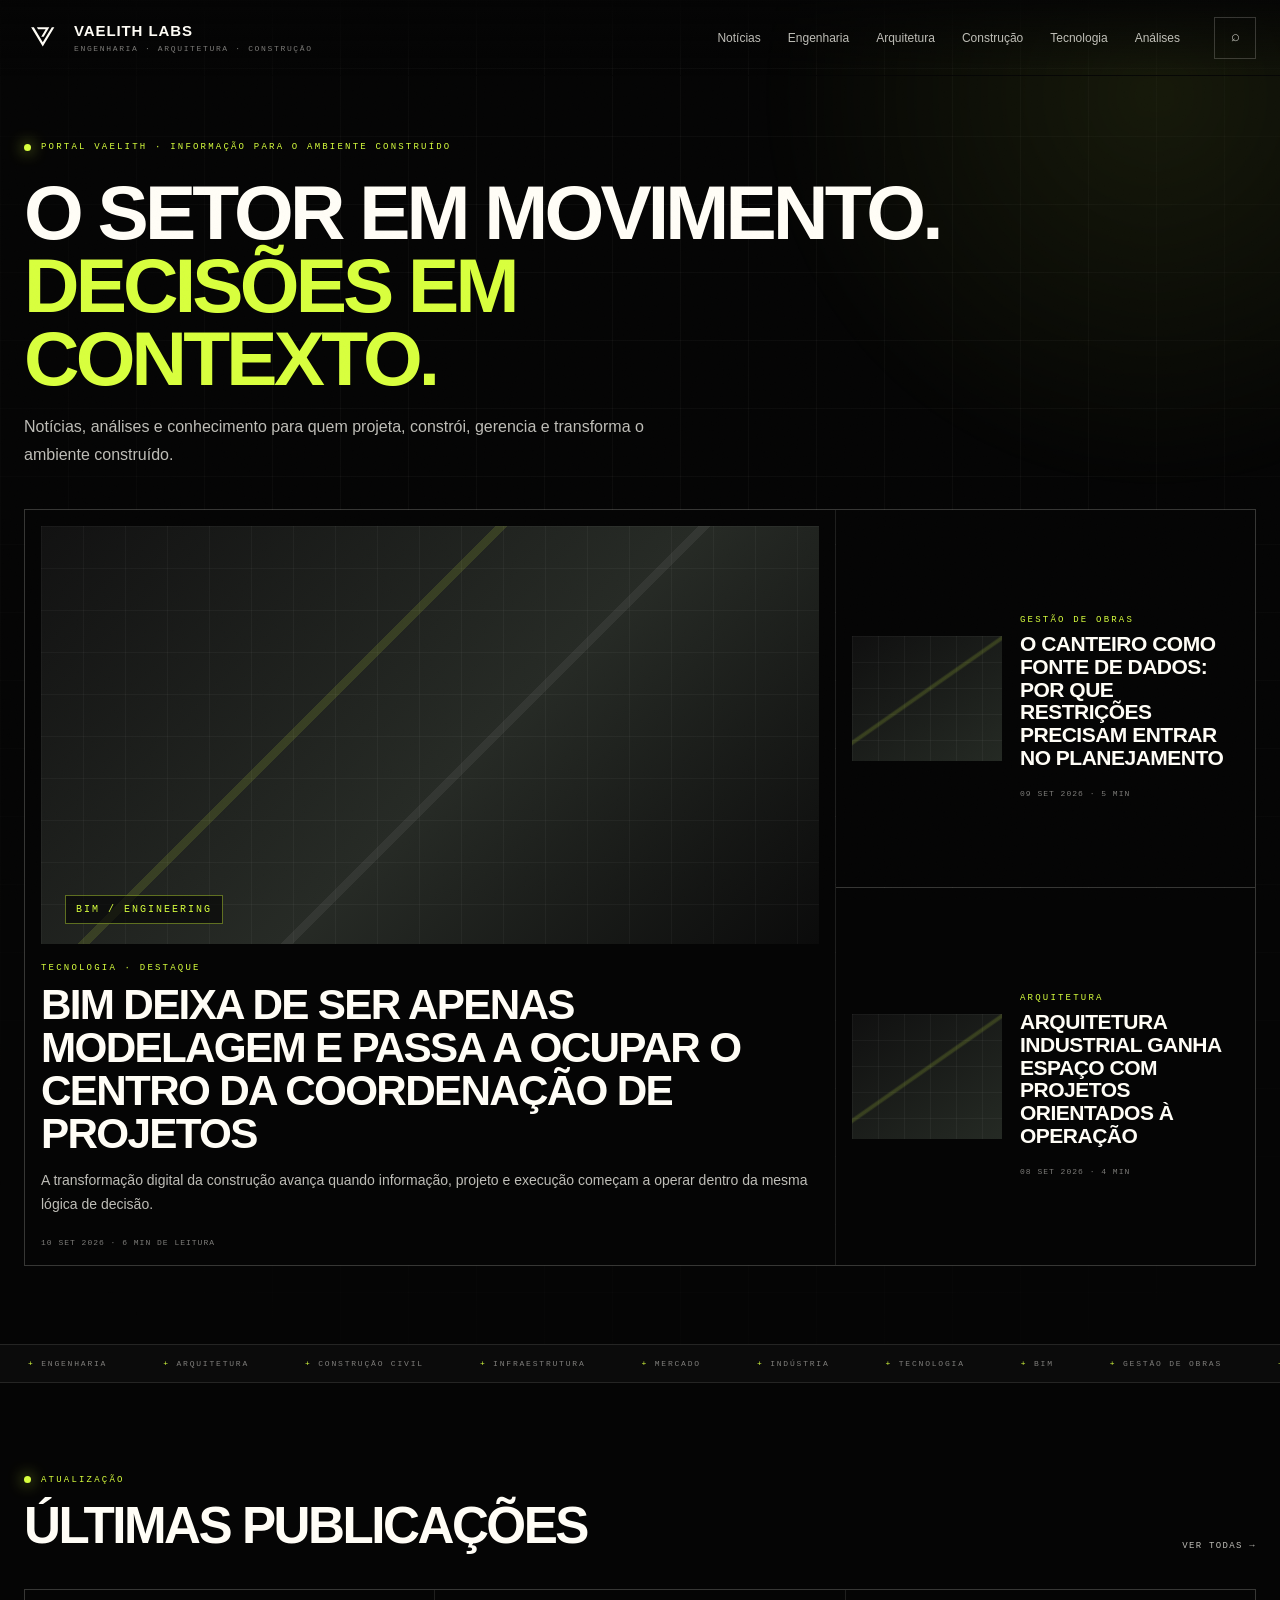
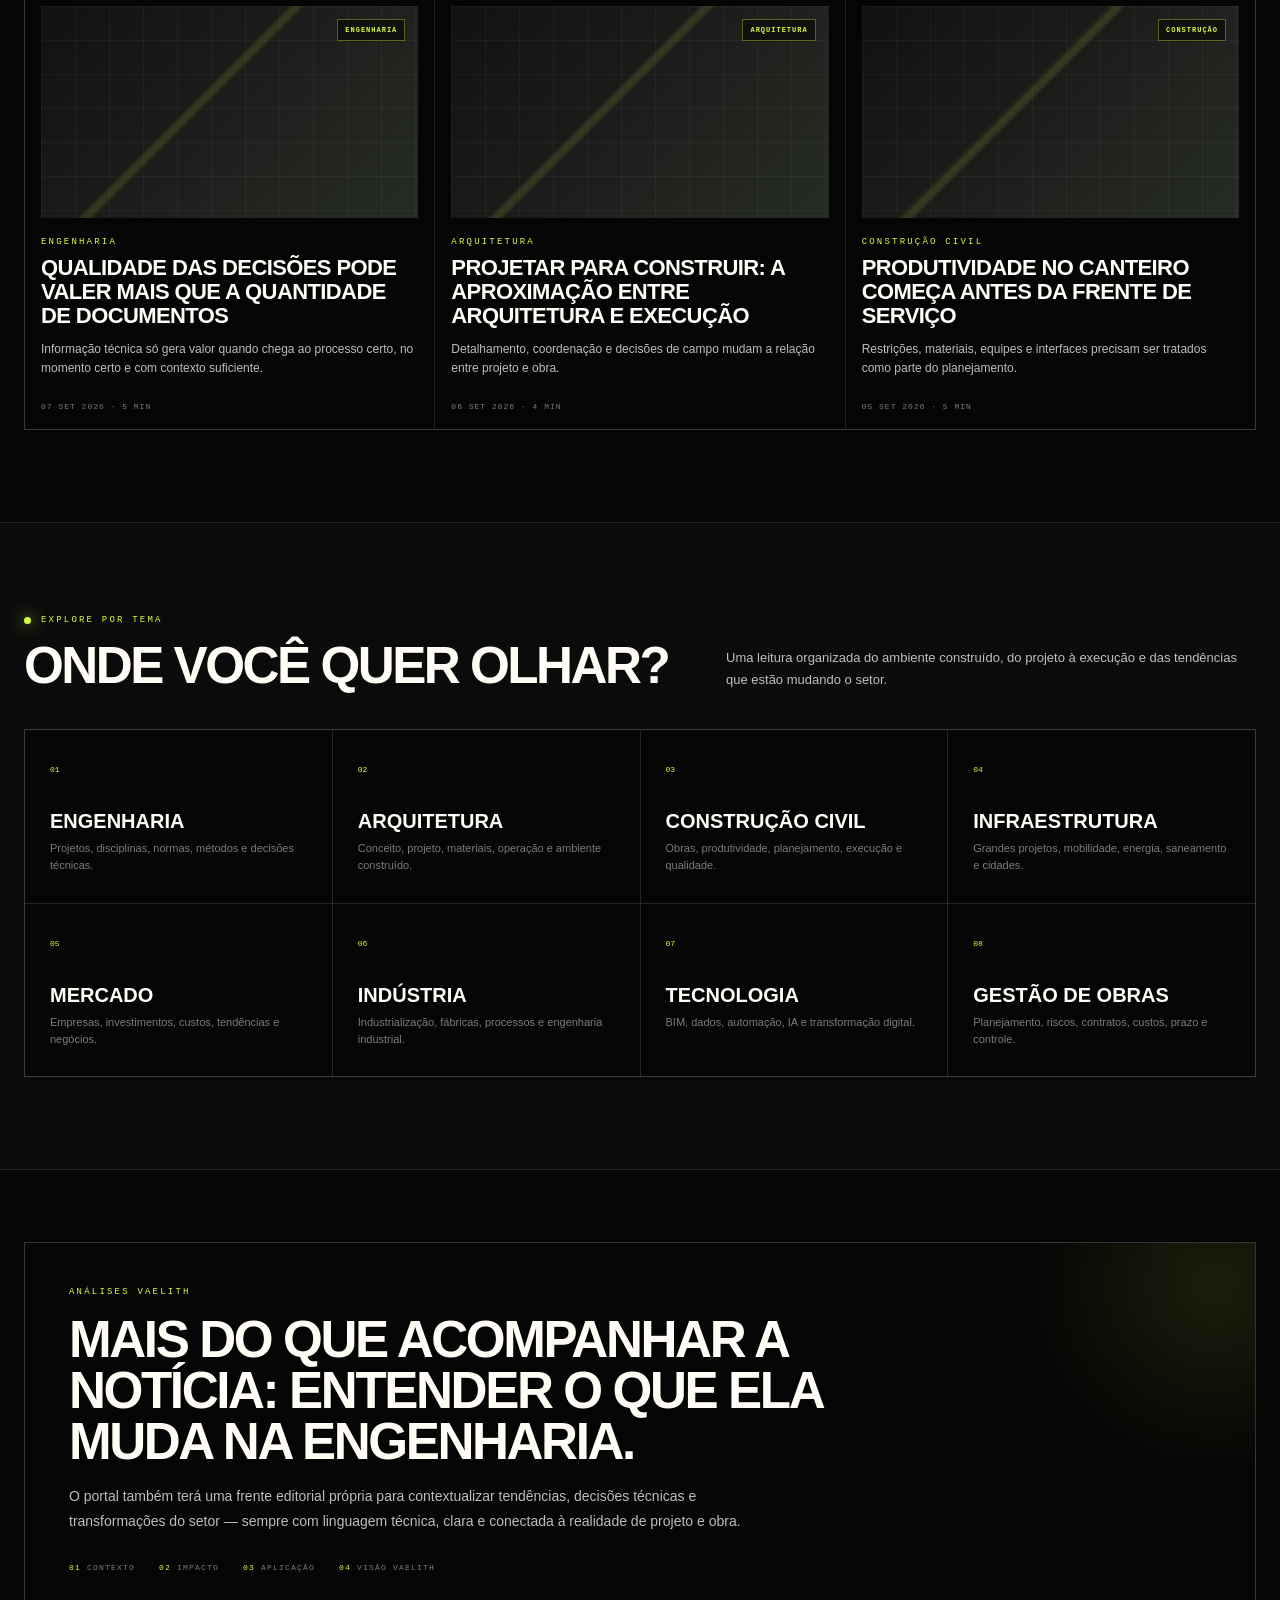
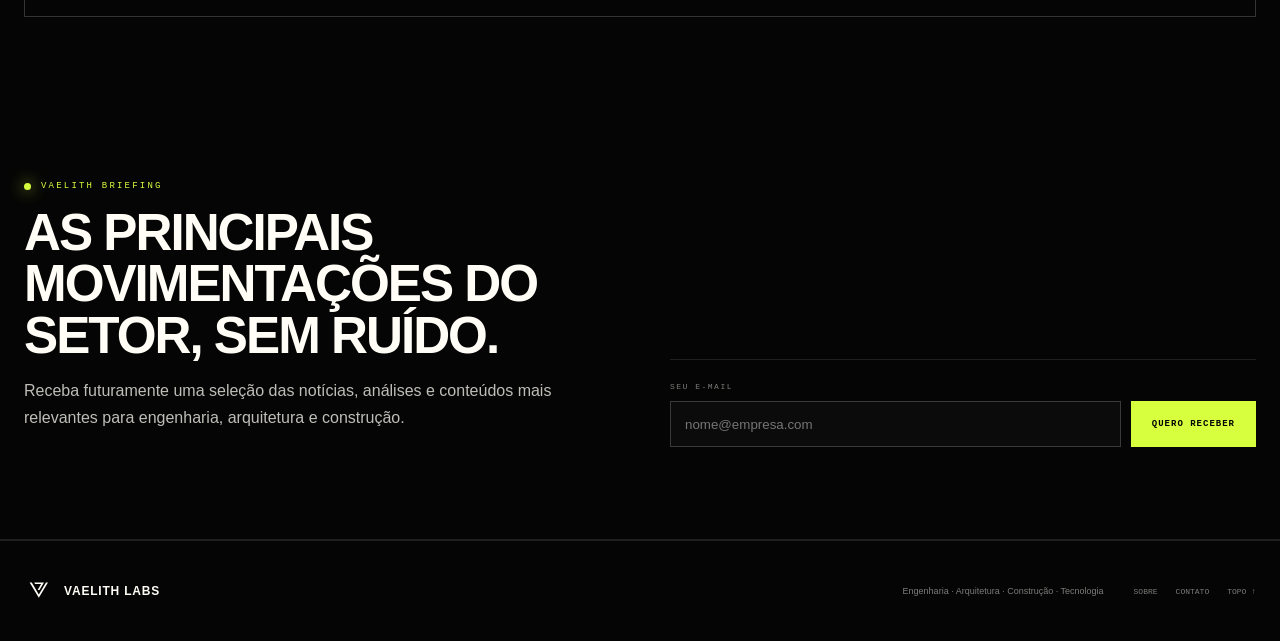
==== index.html @ e054947f "feat: align news portal with VAELITH Labs visual identity" ====
<!doctype html>
<html lang="pt-BR">
<head>
<meta charset="utf-8">
<meta name="viewport" content="width=device-width, initial-scale=1">
<meta name="theme-color" content="#050505">
<meta name="description" content="VAELITH — Notícias, análises e conhecimento sobre engenharia, arquitetura, construção e tecnologia.">
<title>VAELITH LABS | Notícias, Engenharia e Construção</title>
<style>
:root{--bg:#050505;--surface:#0b0b0b;--surface-2:#111111;--text:#fffdf6;--muted:rgba(255,253,246,.74);--subtle:rgba(255,253,246,.48);--line:rgba(243,240,232,.11);--line-strong:rgba(243,240,232,.2);--lime:#d8ff3e;--lime-soft:rgba(208,240,74,.11);--orange:#f0bd58;--radius:18px;--display:"Arial Narrow","Aptos Display","Segoe UI",Arial,sans-serif;--body:"Segoe UI",Inter,Arial,sans-serif;--mono:"Cascadia Mono",Consolas,monospace}
*{box-sizing:border-box}html{scroll-behavior:smooth;background:var(--bg)}body{margin:0;background:var(--bg);color:var(--text);font-family:var(--body);-webkit-font-smoothing:antialiased;overflow-x:hidden}a{color:inherit;text-decoration:none}img,svg{display:block;max-width:100%}::selection{background:rgba(208,240,74,.3)}
.noise{position:fixed;inset:0;z-index:999;pointer-events:none;opacity:.16;background-image:url("data:image/svg+xml,%3Csvg xmlns='http://www.w3.org/2000/svg' width='180' height='180' viewBox='0 0 180 180'%3E%3Cfilter id='n'%3E%3CfeTurbulence type='fractalNoise' baseFrequency='.85' numOctaves='3' stitchTiles='stitch'/%3E%3C/filter%3E%3Crect width='100%25' height='100%25' filter='url(%23n)' opacity='.06'/%3E%3C/svg%3E")}
.container{width:min(1240px,calc(100% - 48px));margin:0 auto}.header{position:fixed;inset:0 0 auto;height:76px;z-index:100;display:flex;align-items:center;border-bottom:1px solid transparent;transition:.2s;background:linear-gradient(to bottom,rgba(5,5,5,.88),transparent)}.header.scrolled{height:68px;background:rgba(5,5,5,.94);backdrop-filter:blur(18px);border-color:var(--line)}.header-inner{width:min(1400px,calc(100% - 48px));margin:0 auto;display:flex;align-items:center;gap:34px}
.brand{display:flex;align-items:center;gap:12px;min-width:225px}.brand-symbol{width:38px;height:38px;flex:0 0 auto;color:var(--text)}.brand-copy{display:flex;flex-direction:column;line-height:1}.brand-copy strong{font-family:var(--display);font-size:15px;letter-spacing:.9px}.brand-copy small{font-family:var(--mono);font-size:8px;letter-spacing:1.65px;color:var(--subtle);text-transform:uppercase;margin-top:7px}.nav{margin-left:auto;display:flex;align-items:center;gap:27px}.nav a{font-size:12px;color:var(--muted);transition:.18s}.nav a:hover{color:var(--lime)}
.header-search{width:42px;height:42px;border:1px solid var(--line-strong);display:flex;align-items:center;justify-content:center;font-family:var(--mono);font-size:15px;color:var(--muted)}.header-search:hover{border-color:var(--lime);color:var(--lime)}.menu-button{display:none;margin-left:auto;width:44px;height:42px;border:1px solid var(--line);background:transparent;color:var(--text);font-family:var(--mono);font-size:9px;text-transform:uppercase}
.hero{position:relative;padding:142px 0 78px;overflow:hidden}.grid-bg{position:absolute;inset:0;background-image:linear-gradient(rgba(243,240,232,.035) 1px,transparent 1px),linear-gradient(90deg,rgba(243,240,232,.035) 1px,transparent 1px);background-size:68px 68px;mask-image:radial-gradient(ellipse 92% 95% at 55% 35%,black 30%,transparent 85%)}.glow{position:absolute;width:850px;height:850px;right:-300px;top:-330px;background:radial-gradient(circle,rgba(208,240,74,.09),transparent 66%);filter:blur(10px)}
.hero-inner{position:relative;z-index:2}.eyebrow,.label,.tag{font-family:var(--mono);font-size:9px;letter-spacing:2.2px;text-transform:uppercase;color:var(--lime)}.eyebrow{display:flex;align-items:center;gap:10px}.eyebrow:before{content:"";width:7px;height:7px;border-radius:50%;background:var(--lime);box-shadow:0 0 15px var(--lime)}.hero h1{font-family:var(--display);font-size:clamp(48px,6vw,82px);line-height:.95;letter-spacing:-3.8px;text-transform:uppercase;margin:24px 0 18px;max-width:920px}.hero h1 em{font-style:normal;color:var(--lime)}.hero-intro{color:var(--muted);font-size:16px;line-height:1.75;max-width:680px;margin-bottom:40px}
.feature-grid{display:grid;grid-template-columns:minmax(0,1.45fr) minmax(360px,.75fr);gap:1px;background:var(--line);border:1px solid var(--line)}.lead,.side-story{background:var(--bg)}.lead{padding:16px}.lead-image{aspect-ratio:16/8.6;background:linear-gradient(135deg,#121212,#272b26 55%,#0b0b0b);position:relative;overflow:hidden}.lead-image:before{content:"";position:absolute;inset:0;background:linear-gradient(135deg,transparent 0 38%,rgba(216,255,62,.13) 38% 39%,transparent 39% 55%,rgba(255,255,255,.06) 55% 56%,transparent 56%),linear-gradient(rgba(255,255,255,.035) 1px,transparent 1px),linear-gradient(90deg,rgba(255,255,255,.035) 1px,transparent 1px);background-size:auto,42px 42px,42px 42px}.lead-image:after{content:"BIM / ENGINEERING";position:absolute;left:24px;bottom:20px;font-family:var(--mono);font-size:10px;letter-spacing:2px;color:var(--lime);border:1px solid rgba(216,255,62,.4);padding:8px 10px;background:rgba(5,5,5,.65)}.tag{margin-top:19px}.lead h2{font-family:var(--display);font-size:clamp(30px,3.3vw,48px);line-height:1.02;letter-spacing:-1.7px;text-transform:uppercase;margin:10px 0 14px}.lead p{color:var(--muted);font-size:14px;line-height:1.7;max-width:780px}.meta{font-family:var(--mono);font-size:8px;letter-spacing:1px;color:var(--subtle);text-transform:uppercase}
.side{display:grid;grid-template-rows:1fr 1fr;gap:1px;background:var(--line)}.side-story{padding:16px;display:grid;grid-template-columns:150px 1fr;gap:18px;align-items:center}.side-image{height:125px;background:linear-gradient(145deg,#101010,#252a24);position:relative;overflow:hidden}.side-image:before{content:"";position:absolute;inset:0;background:linear-gradient(145deg,transparent 45%,rgba(216,255,62,.16) 46% 47%,transparent 48%),linear-gradient(rgba(255,255,255,.04) 1px,transparent 1px),linear-gradient(90deg,rgba(255,255,255,.04) 1px,transparent 1px);background-size:auto,26px 26px,26px 26px}.side-story h3{font-family:var(--display);font-size:21px;line-height:1.08;letter-spacing:-.5px;text-transform:uppercase;margin:8px 0 13px}.lead:hover h2,.side-story:hover h3,.article-card:hover h3{color:var(--lime)}
.ticker{border-top:1px solid var(--line);border-bottom:1px solid var(--line);background:var(--surface);overflow:hidden}.ticker-track{display:flex;width:max-content;animation:scroll 30s linear infinite;padding:14px 0}.ticker span{padding:0 28px;font-family:var(--mono);font-size:8px;letter-spacing:1.8px;text-transform:uppercase;color:var(--subtle)}.ticker b{color:var(--lime);font-weight:400}@keyframes scroll{to{transform:translateX(-50%)}}
.section{padding:92px 0;border-bottom:1px solid var(--line)}.section.alt{background:var(--surface)}.section-head{display:flex;align-items:end;justify-content:space-between;gap:30px;margin-bottom:38px}.section-head h2{font-family:var(--display);font-size:clamp(36px,4vw,54px);line-height:1;letter-spacing:-2.5px;text-transform:uppercase;margin:15px 0 0}.section-head p{color:var(--muted);max-width:530px;line-height:1.7;font-size:13px;margin:0}.view-all{font-family:var(--mono);font-size:9px;letter-spacing:1.3px;text-transform:uppercase;color:var(--muted);white-space:nowrap}.view-all:hover{color:var(--lime)}
.categories{display:grid;grid-template-columns:repeat(4,1fr);border:1px solid var(--line);background:var(--line);gap:1px}.category{background:var(--bg);padding:28px 25px;min-height:150px;transition:.18s}.category:hover{background:var(--surface-2)}.category span{font-family:var(--mono);font-size:8px;color:var(--lime)}.category h3{font-family:var(--display);font-size:20px;text-transform:uppercase;margin:34px 0 7px}.category p{font-size:11px;color:var(--subtle);line-height:1.55;margin:0}
.articles{display:grid;grid-template-columns:repeat(3,1fr);gap:1px;background:var(--line);border:1px solid var(--line)}.article-card{background:var(--bg);padding:16px;transition:.18s}.article-image{aspect-ratio:16/9;background:linear-gradient(135deg,#111,#272b25);position:relative;overflow:hidden}.article-image:before{content:"";position:absolute;inset:0;background:linear-gradient(135deg,transparent 42%,rgba(216,255,62,.12) 43% 44%,transparent 45%),linear-gradient(rgba(255,255,255,.035) 1px,transparent 1px),linear-gradient(90deg,rgba(255,255,255,.035) 1px,transparent 1px);background-size:auto,34px 34px,34px 34px}.article-image b{position:absolute;right:13px;top:13px;font-family:var(--mono);font-size:7px;letter-spacing:1px;color:var(--lime);border:1px solid rgba(216,255,62,.35);padding:6px 7px;background:rgba(5,5,5,.55)}.article-card h3{font-family:var(--display);font-size:22px;line-height:1.08;letter-spacing:-.6px;text-transform:uppercase;margin:9px 0 10px}.article-card p{font-size:12px;line-height:1.65;color:var(--muted);margin-bottom:16px}
.analysis{padding:72px 0}.analysis-box{border:1px solid var(--line-strong);background:var(--bg);padding:44px;position:relative;overflow:hidden}.analysis-box:after{content:"";position:absolute;width:420px;height:420px;right:-170px;top:-170px;background:radial-gradient(circle,rgba(216,255,62,.1),transparent 65%)}.analysis-box h2{font-family:var(--display);font-size:clamp(35px,4vw,57px);line-height:1;letter-spacing:-2.4px;text-transform:uppercase;max-width:820px;margin:17px 0}.analysis-box p{color:var(--muted);line-height:1.75;max-width:680px;font-size:14px}.analysis-meta{display:flex;gap:24px;margin-top:30px;font-family:var(--mono);font-size:8px;letter-spacing:1.2px;color:var(--subtle);text-transform:uppercase}.analysis-meta b{color:var(--lime);font-weight:400}
.newsletter{display:grid;grid-template-columns:1fr 1fr;gap:60px;align-items:end}.newsletter h2{font-family:var(--display);font-size:clamp(36px,4vw,55px);line-height:1;letter-spacing:-2px;text-transform:uppercase;margin:16px 0}.newsletter p{color:var(--muted);line-height:1.7;max-width:540px}.subscribe{border-top:1px solid var(--line);padding-top:22px}.subscribe label{font-family:var(--mono);font-size:8px;letter-spacing:1.5px;text-transform:uppercase;color:var(--subtle);display:block;margin-bottom:10px}.subscribe-row{display:flex;gap:10px}.subscribe input{flex:1;min-height:46px;border:1px solid var(--line-strong);background:var(--surface);color:var(--text);padding:0 14px;outline:none}.subscribe input:focus{border-color:var(--lime)}.button{min-height:46px;padding:0 20px;border:1px solid var(--line-strong);font-family:var(--mono);font-size:9px;letter-spacing:1px;text-transform:uppercase;background:transparent;color:var(--text)}.button-primary{background:var(--lime);border-color:var(--lime);color:#050505;font-weight:700}
.footer{border-top:1px solid var(--line);padding:35px 0}.footer-inner{display:grid;grid-template-columns:1fr auto auto;align-items:center;gap:30px}.footer-brand{display:flex;align-items:center;gap:10px}.footer-brand .brand-symbol{width:30px;height:30px}.footer-brand strong{font-family:var(--display);font-size:12px;letter-spacing:.8px}.footer p,.footer small{font-size:9px;color:var(--subtle);margin:0}.footer-links{display:flex;gap:18px;font-family:var(--mono);font-size:8px;color:var(--subtle);text-transform:uppercase}.footer-links a:hover{color:var(--lime)}
@media(max-width:1100px){.nav{gap:17px}.feature-grid{grid-template-columns:1fr}.side{grid-template-columns:1fr 1fr;grid-template-rows:none}.categories{grid-template-columns:repeat(2,1fr)}}
@media(max-width:820px){.container,.header-inner{width:min(100% - 30px,1240px)}.header{height:66px}.nav,.header-search{display:none}.menu-button{display:block}.header.open{height:auto;min-height:66px;align-items:flex-start;background:rgba(5,5,5,.97);border-bottom:1px solid var(--line)}.header.open .header-inner{flex-wrap:wrap;padding:12px 0 18px}.header.open .nav{order:5;width:100%;display:flex;flex-direction:column;align-items:flex-start;gap:0}.header.open .nav a{width:100%;padding:13px 0;border-top:1px solid var(--line)}.hero{padding-top:112px}.hero h1{letter-spacing:-2.7px}.side{grid-template-columns:1fr}.categories{grid-template-columns:1fr 1fr}.articles{grid-template-columns:1fr 1fr}.section{padding:78px 0}.newsletter{grid-template-columns:1fr;gap:35px}.footer-inner{grid-template-columns:1fr;gap:18px}}
@media(max-width:540px){.hero h1{font-size:43px;letter-spacing:-2px}.hero-intro{font-size:14px}.lead{padding:10px}.lead-image{aspect-ratio:1.35}.lead h2{font-size:29px}.side-story{padding:12px;grid-template-columns:105px 1fr}.side-image{height:90px}.side-story h3{font-size:17px}.categories,.articles{grid-template-columns:1fr}.category{min-height:125px}.analysis-box{padding:27px}.analysis-box h2{font-size:35px}.analysis-meta{flex-wrap:wrap}.subscribe-row{flex-direction:column}.button{width:100%}.section-head{display:block}.view-all{display:inline-block;margin-top:18px}}
@media(prefers-reduced-motion:reduce){html{scroll-behavior:auto}.ticker-track{animation:none}}
</style>
</head>
<body>
<div class="noise" aria-hidden="true"></div>
<svg width="0" height="0" style="position:absolute" aria-hidden="true"><symbol id="vaelith-mark" viewBox="0 0 1280 1280"><path d="M240 276H332L632 787L938 276H1022L632 923Z" fill="currentColor"/><path d="M434 276H852L661 598H580L730 344H474Z" fill="currentColor"/></symbol></svg>
<header class="header" id="header">
<div class="header-inner">
<a class="brand" href="#inicio" aria-label="VAELITH LABS — início"><svg class="brand-symbol" viewBox="0 0 1280 1280"><use href="#vaelith-mark"/></svg><span class="brand-copy"><strong>VAELITH LABS</strong><small>Engenharia · Arquitetura · Construção</small></span></a>
<nav class="nav" aria-label="Navegação principal"><a href="#noticias">Notícias</a><a href="#engenharia">Engenharia</a><a href="#arquitetura">Arquitetura</a><a href="#construcao">Construção</a><a href="#tecnologia">Tecnologia</a><a href="#analises">Análises</a></nav>
<a class="header-search" href="#noticias" aria-label="Pesquisar">⌕</a><button class="menu-button" id="menuButton" type="button" aria-expanded="false">Menu</button>
</div></header>
<main>
<section class="hero" id="inicio"><div class="grid-bg" aria-hidden="true"></div><div class="glow" aria-hidden="true"></div><div class="container hero-inner">
<div class="eyebrow">Portal VAELITH · Informação para o ambiente construído</div>
<h1>O setor em movimento. <em>Decisões em contexto.</em></h1>
<p class="hero-intro">Notícias, análises e conhecimento para quem projeta, constrói, gerencia e transforma o ambiente construído.</p>
<div class="feature-grid">
<article class="lead"><a href="#analises"><div class="lead-image"></div><div class="tag">TECNOLOGIA · DESTAQUE</div><h2>BIM deixa de ser apenas modelagem e passa a ocupar o centro da coordenação de projetos</h2><p>A transformação digital da construção avança quando informação, projeto e execução começam a operar dentro da mesma lógica de decisão.</p><span class="meta">10 set 2026 · 6 min de leitura</span></a></article>
<div class="side">
<article class="side-story"><a href="#construcao"><div class="side-image"></div></a><div><a href="#construcao"><div class="tag">GESTÃO DE OBRAS</div><h3>O canteiro como fonte de dados: por que restrições precisam entrar no planejamento</h3><span class="meta">09 set 2026 · 5 min</span></a></div></article>
<article class="side-story"><a href="#arquitetura"><div class="side-image"></div></a><div><a href="#arquitetura"><div class="tag">ARQUITETURA</div><h3>Arquitetura industrial ganha espaço com projetos orientados à operação</h3><span class="meta">08 set 2026 · 4 min</span></a></div></article>
</div></div></div></section>
<div class="ticker" aria-hidden="true"><div class="ticker-track"><span><b>+</b> Engenharia</span><span><b>+</b> Arquitetura</span><span><b>+</b> Construção civil</span><span><b>+</b> Infraestrutura</span><span><b>+</b> Mercado</span><span><b>+</b> Indústria</span><span><b>+</b> Tecnologia</span><span><b>+</b> BIM</span><span><b>+</b> Gestão de obras</span><span><b>+</b> Engenharia</span><span><b>+</b> Arquitetura</span><span><b>+</b> Construção civil</span><span><b>+</b> Infraestrutura</span><span><b>+</b> Mercado</span><span><b>+</b> Indústria</span><span><b>+</b> Tecnologia</span><span><b>+</b> BIM</span><span><b>+</b> Gestão de obras</span></div></div>
<section class="section" id="noticias"><div class="container"><div class="section-head"><div><div class="eyebrow">Atualização</div><h2>Últimas publicações</h2></div><a class="view-all" href="#noticias">Ver todas →</a></div><div class="articles">
<article class="article-card" id="engenharia"><a href="#analises"><div class="article-image"><b>ENGENHARIA</b></div><div class="tag">ENGENHARIA</div><h3>Qualidade das decisões pode valer mais que a quantidade de documentos</h3><p>Informação técnica só gera valor quando chega ao processo certo, no momento certo e com contexto suficiente.</p><span class="meta">07 set 2026 · 5 min</span></a></article>
<article class="article-card" id="arquitetura"><a href="#analises"><div class="article-image"><b>ARQUITETURA</b></div><div class="tag">ARQUITETURA</div><h3>Projetar para construir: a aproximação entre arquitetura e execução</h3><p>Detalhamento, coordenação e decisões de campo mudam a relação entre projeto e obra.</p><span class="meta">06 set 2026 · 4 min</span></a></article>
<article class="article-card" id="construcao"><a href="#analises"><div class="article-image"><b>CONSTRUÇÃO</b></div><div class="tag">CONSTRUÇÃO CIVIL</div><h3>Produtividade no canteiro começa antes da frente de serviço</h3><p>Restrições, materiais, equipes e interfaces precisam ser tratados como parte do planejamento.</p><span class="meta">05 set 2026 · 5 min</span></a></article>
</div></div></section>
<section class="section alt"><div class="container"><div class="section-head"><div><div class="eyebrow">Explore por tema</div><h2>Onde você quer olhar?</h2></div><p>Uma leitura organizada do ambiente construído, do projeto à execução e das tendências que estão mudando o setor.</p></div><div class="categories"><a class="category" href="#engenharia"><span>01</span><h3>Engenharia</h3><p>Projetos, disciplinas, normas, métodos e decisões técnicas.</p></a><a class="category" href="#arquitetura"><span>02</span><h3>Arquitetura</h3><p>Conceito, projeto, materiais, operação e ambiente construído.</p></a><a class="category" href="#construcao"><span>03</span><h3>Construção Civil</h3><p>Obras, produtividade, planejamento, execução e qualidade.</p></a><a class="category" href="#analises"><span>04</span><h3>Infraestrutura</h3><p>Grandes projetos, mobilidade, energia, saneamento e cidades.</p></a><a class="category" href="#analises"><span>05</span><h3>Mercado</h3><p>Empresas, investimentos, custos, tendências e negócios.</p></a><a class="category" href="#analises"><span>06</span><h3>Indústria</h3><p>Industrialização, fábricas, processos e engenharia industrial.</p></a><a class="category" href="#analises" id="tecnologia"><span>07</span><h3>Tecnologia</h3><p>BIM, dados, automação, IA e transformação digital.</p></a><a class="category" href="#analises"><span>08</span><h3>Gestão de Obras</h3><p>Planejamento, riscos, contratos, custos, prazo e controle.</p></a></div></div></section>
<section class="analysis" id="analises"><div class="container"><div class="analysis-box"><div class="label">Análises VAELITH</div><h2>Mais do que acompanhar a notícia: entender o que ela muda na engenharia.</h2><p>O portal também terá uma frente editorial própria para contextualizar tendências, decisões técnicas e transformações do setor — sempre com linguagem técnica, clara e conectada à realidade de projeto e obra.</p><div class="analysis-meta"><span><b>01</b> Contexto</span><span><b>02</b> Impacto</span><span><b>03</b> Aplicação</span><span><b>04</b> Visão VAELITH</span></div></div></div></section>
<section class="section"><div class="container newsletter"><div><div class="eyebrow">VAELITH Briefing</div><h2>As principais movimentações do setor, sem ruído.</h2><p>Receba futuramente uma seleção das notícias, análises e conteúdos mais relevantes para engenharia, arquitetura e construção.</p></div><div class="subscribe"><label for="email">Seu e-mail</label><div class="subscribe-row"><input id="email" type="email" placeholder="nome@empresa.com"><button class="button button-primary" type="button" onclick="alert('Cadastro será ativado na próxima versão do portal.')">Quero receber</button></div></div></div></section>
</main>
<footer class="footer"><div class="container footer-inner"><div class="footer-brand"><svg class="brand-symbol" viewBox="0 0 1280 1280"><use href="#vaelith-mark"/></svg><strong>VAELITH LABS</strong></div><p>Engenharia · Arquitetura · Construção · Tecnologia</p><div class="footer-links"><a href="#sobre">Sobre</a><a href="#contato">Contato</a><a href="#inicio">Topo ↑</a></div></div></footer>
<script>const header=document.getElementById('header');const menu=document.getElementById('menuButton');const update=()=>header.classList.toggle('scrolled',window.scrollY>20);window.addEventListener('scroll',update,{passive:true});update();menu.addEventListener('click',()=>{const open=header.classList.toggle('open');menu.setAttribute('aria-expanded',String(open));menu.textContent=open?'Fechar':'Menu'});document.querySelectorAll('.nav a').forEach(a=>a.addEventListener('click',()=>{header.classList.remove('open');menu.setAttribute('aria-expanded','false');menu.textContent='Menu'}));</script>
</body>
</html>
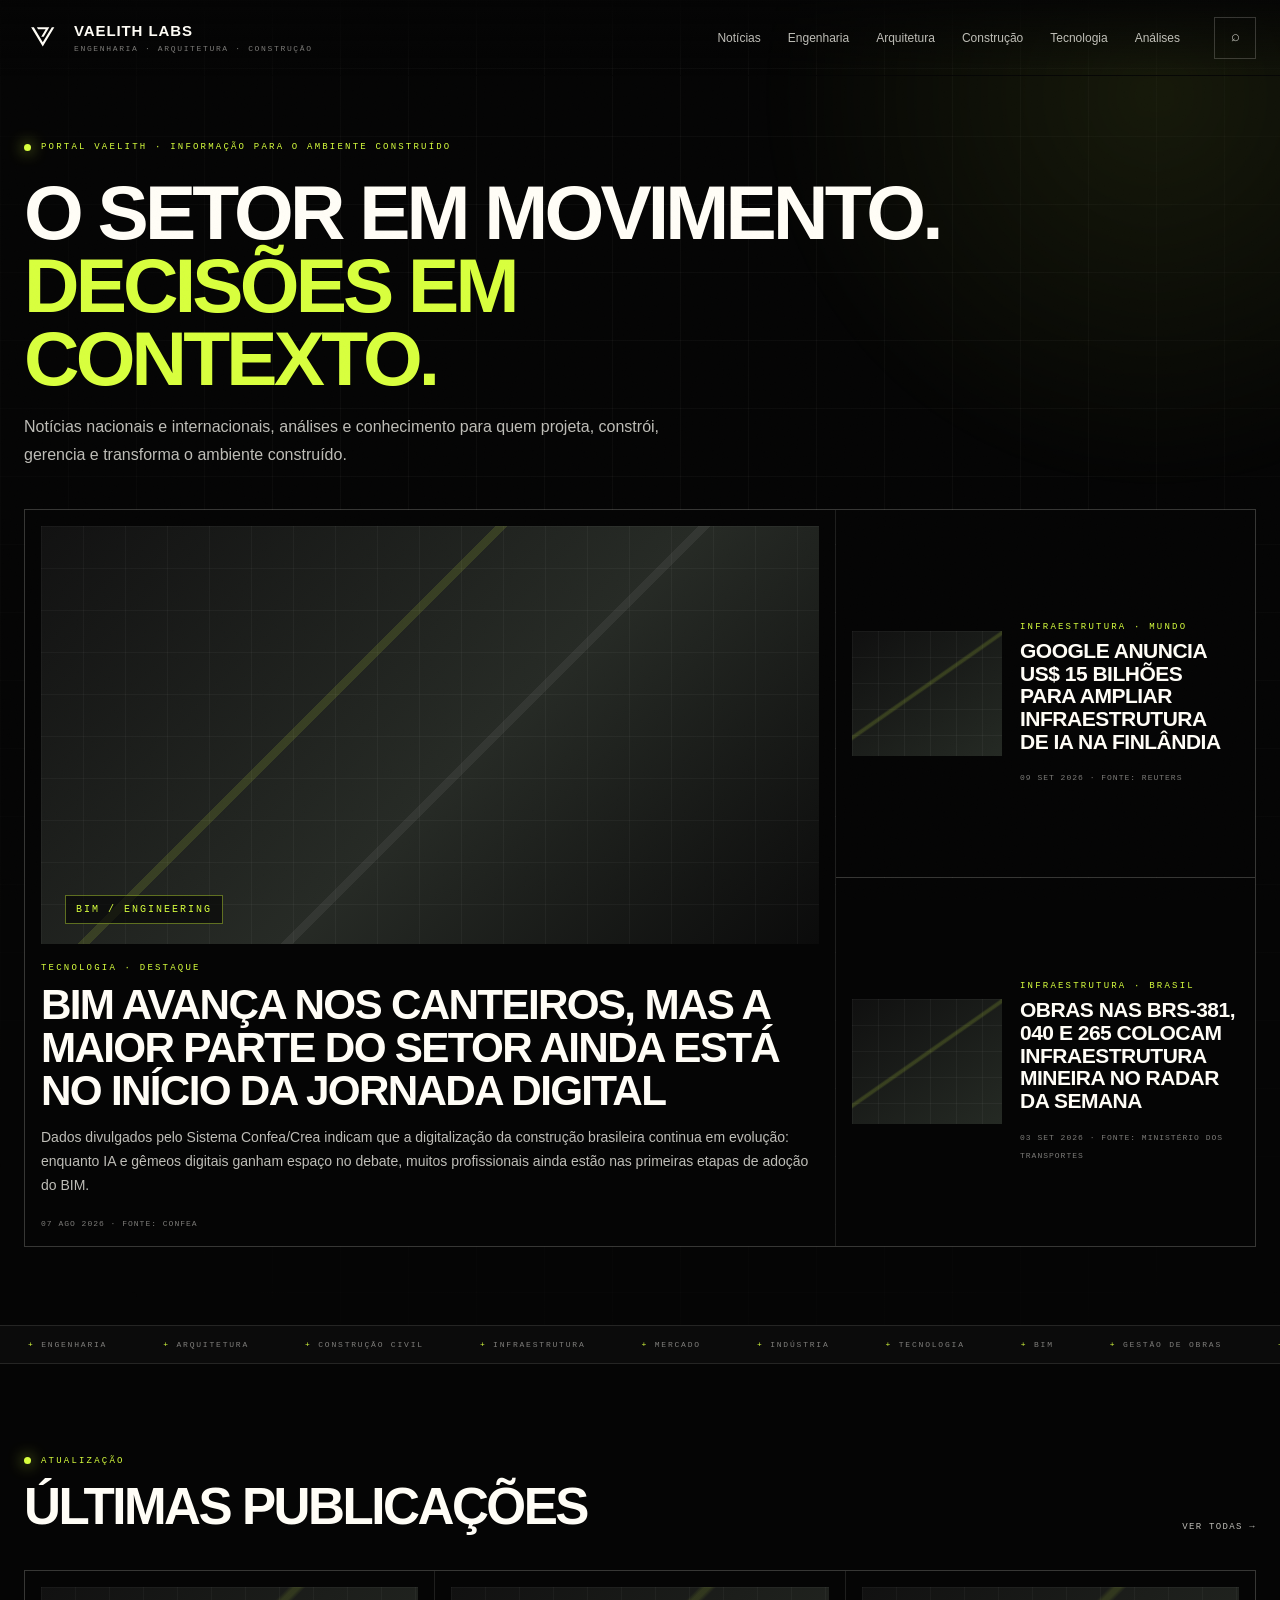
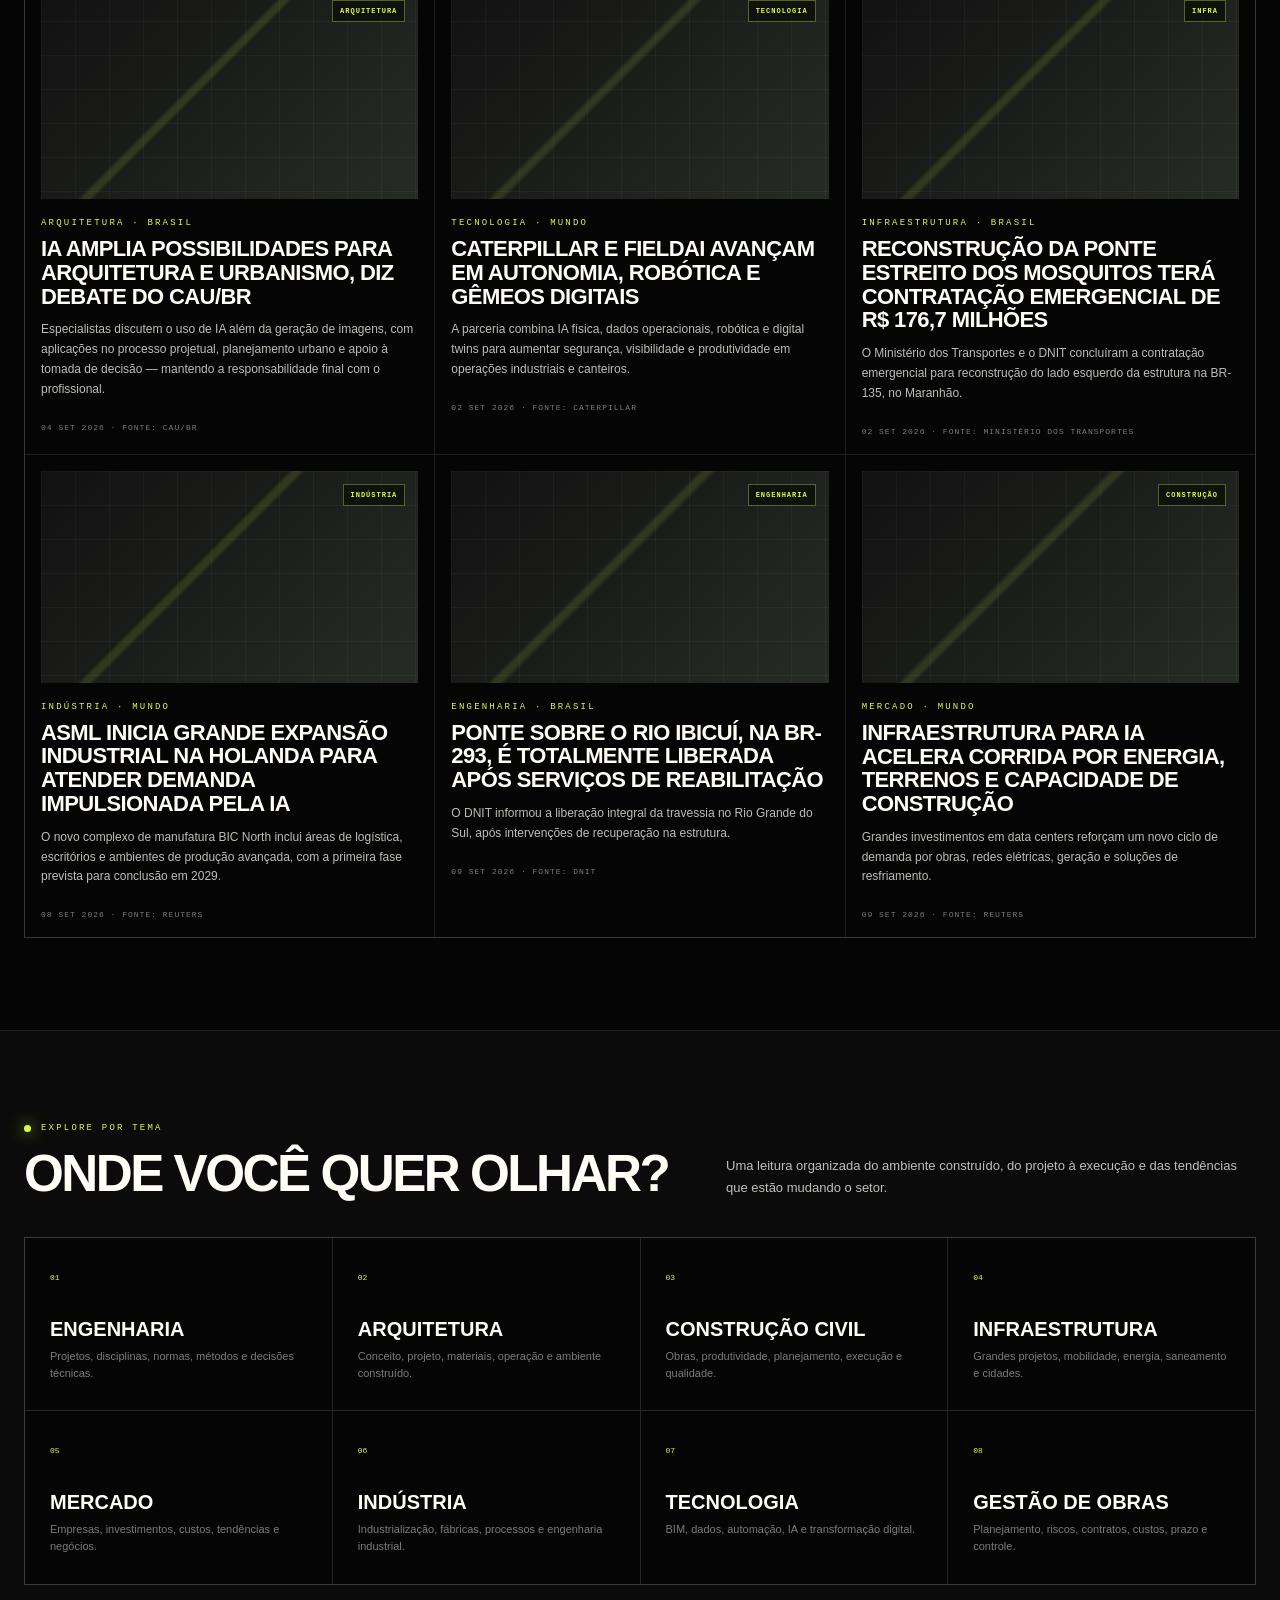
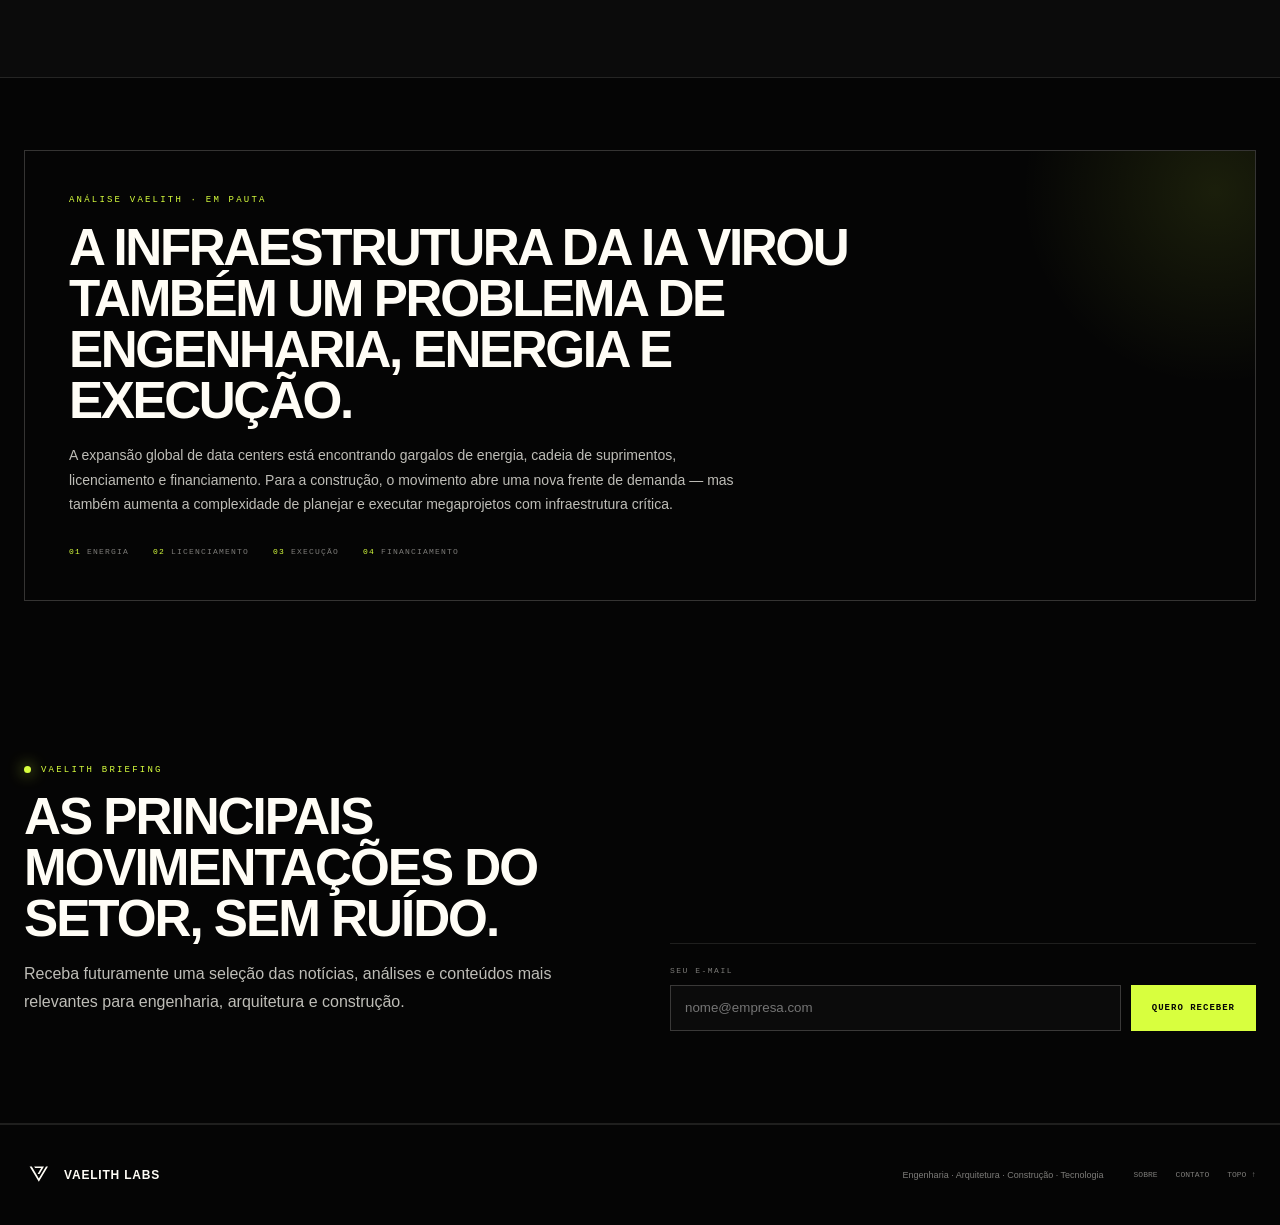
==== commit e44591eb: "Atualiza portal com notícias nacionais e internacionais verificadas" ====
--- a/index.html
+++ b/index.html
@@ -5,7 +5,7 @@
 <meta name="viewport" content="width=device-width, initial-scale=1">
 <meta name="theme-color" content="#050505">
 <meta name="description" content="VAELITH — Notícias, análises e conhecimento sobre engenharia, arquitetura, construção e tecnologia.">
-<title>VAELITH LABS | Notícias, Engenharia e Construção</title>
+<title>VAELITH LABS | Notícias atualizadas sobre Engenharia, Arquitetura e Construção</title>
 <style>
 :root{--bg:#050505;--surface:#0b0b0b;--surface-2:#111111;--text:#fffdf6;--muted:rgba(255,253,246,.74);--subtle:rgba(255,253,246,.48);--line:rgba(243,240,232,.11);--line-strong:rgba(243,240,232,.2);--lime:#d8ff3e;--lime-soft:rgba(208,240,74,.11);--orange:#f0bd58;--radius:18px;--display:"Arial Narrow","Aptos Display","Segoe UI",Arial,sans-serif;--body:"Segoe UI",Inter,Arial,sans-serif;--mono:"Cascadia Mono",Consolas,monospace}
 *{box-sizing:border-box}html{scroll-behavior:smooth;background:var(--bg)}body{margin:0;background:var(--bg);color:var(--text);font-family:var(--body);-webkit-font-smoothing:antialiased;overflow-x:hidden}a{color:inherit;text-decoration:none}img,svg{display:block;max-width:100%}::selection{background:rgba(208,240,74,.3)}
@@ -43,21 +43,24 @@
 <section class="hero" id="inicio"><div class="grid-bg" aria-hidden="true"></div><div class="glow" aria-hidden="true"></div><div class="container hero-inner">
 <div class="eyebrow">Portal VAELITH · Informação para o ambiente construído</div>
 <h1>O setor em movimento. <em>Decisões em contexto.</em></h1>
-<p class="hero-intro">Notícias, análises e conhecimento para quem projeta, constrói, gerencia e transforma o ambiente construído.</p>
+<p class="hero-intro">Notícias nacionais e internacionais, análises e conhecimento para quem projeta, constrói, gerencia e transforma o ambiente construído.</p>
 <div class="feature-grid">
-<article class="lead"><a href="#analises"><div class="lead-image"></div><div class="tag">TECNOLOGIA · DESTAQUE</div><h2>BIM deixa de ser apenas modelagem e passa a ocupar o centro da coordenação de projetos</h2><p>A transformação digital da construção avança quando informação, projeto e execução começam a operar dentro da mesma lógica de decisão.</p><span class="meta">10 set 2026 · 6 min de leitura</span></a></article>
+<article class="lead"><a href="https://www.confea.org.br/bim-avanca-nos-canteiros-mas-para-maioria-ainda-e-novidade" target="_blank" rel="noopener noreferrer"><div class="lead-image"></div><div class="tag">TECNOLOGIA · DESTAQUE</div><h2>BIM avança nos canteiros, mas a maior parte do setor ainda está no início da jornada digital</h2><p>Dados divulgados pelo Sistema Confea/Crea indicam que a digitalização da construção brasileira continua em evolução: enquanto IA e gêmeos digitais ganham espaço no debate, muitos profissionais ainda estão nas primeiras etapas de adoção do BIM.</p><span class="meta">07 ago 2026 · Fonte: Confea</span></a></article>
 <div class="side">
-<article class="side-story"><a href="#construcao"><div class="side-image"></div></a><div><a href="#construcao"><div class="tag">GESTÃO DE OBRAS</div><h3>O canteiro como fonte de dados: por que restrições precisam entrar no planejamento</h3><span class="meta">09 set 2026 · 5 min</span></a></div></article>
-<article class="side-story"><a href="#arquitetura"><div class="side-image"></div></a><div><a href="#arquitetura"><div class="tag">ARQUITETURA</div><h3>Arquitetura industrial ganha espaço com projetos orientados à operação</h3><span class="meta">08 set 2026 · 4 min</span></a></div></article>
+<article class="side-story"><a href="https://www.reuters.com/business/media-telecom/google-invest-15-billion-ai-infrastructure-finland-2026-09-09/" target="_blank" rel="noopener noreferrer"><div class="side-image"></div></a><div><a href="https://www.reuters.com/business/media-telecom/google-invest-15-billion-ai-infrastructure-finland-2026-09-09/" target="_blank" rel="noopener noreferrer"><div class="tag">INFRAESTRUTURA · MUNDO</div><h3>Google anuncia US$ 15 bilhões para ampliar infraestrutura de IA na Finlândia</h3><span class="meta">09 set 2026 · Fonte: Reuters</span></a></div></article>
+<article class="side-story"><a href="https://www.gov.br/transportes/pt-br/assuntos/noticias-/avisos-de-pauta/ministerio-dos-transportes-entrega-e-vistoria-obras-nas-brs-381-040-e-265-em-minas-gerais/" target="_blank" rel="noopener noreferrer"><div class="side-image"></div></a><div><a href="https://www.gov.br/transportes/pt-br/assuntos/noticias-/avisos-de-pauta/ministerio-dos-transportes-entrega-e-vistoria-obras-nas-brs-381-040-e-265-em-minas-gerais/" target="_blank" rel="noopener noreferrer"><div class="tag">INFRAESTRUTURA · BRASIL</div><h3>Obras nas BRs-381, 040 e 265 colocam infraestrutura mineira no radar da semana</h3><span class="meta">03 set 2026 · Fonte: Ministério dos Transportes</span></a></div></article>
 </div></div></div></section>
 <div class="ticker" aria-hidden="true"><div class="ticker-track"><span><b>+</b> Engenharia</span><span><b>+</b> Arquitetura</span><span><b>+</b> Construção civil</span><span><b>+</b> Infraestrutura</span><span><b>+</b> Mercado</span><span><b>+</b> Indústria</span><span><b>+</b> Tecnologia</span><span><b>+</b> BIM</span><span><b>+</b> Gestão de obras</span><span><b>+</b> Engenharia</span><span><b>+</b> Arquitetura</span><span><b>+</b> Construção civil</span><span><b>+</b> Infraestrutura</span><span><b>+</b> Mercado</span><span><b>+</b> Indústria</span><span><b>+</b> Tecnologia</span><span><b>+</b> BIM</span><span><b>+</b> Gestão de obras</span></div></div>
 <section class="section" id="noticias"><div class="container"><div class="section-head"><div><div class="eyebrow">Atualização</div><h2>Últimas publicações</h2></div><a class="view-all" href="#noticias">Ver todas →</a></div><div class="articles">
-<article class="article-card" id="engenharia"><a href="#analises"><div class="article-image"><b>ENGENHARIA</b></div><div class="tag">ENGENHARIA</div><h3>Qualidade das decisões pode valer mais que a quantidade de documentos</h3><p>Informação técnica só gera valor quando chega ao processo certo, no momento certo e com contexto suficiente.</p><span class="meta">07 set 2026 · 5 min</span></a></article>
-<article class="article-card" id="arquitetura"><a href="#analises"><div class="article-image"><b>ARQUITETURA</b></div><div class="tag">ARQUITETURA</div><h3>Projetar para construir: a aproximação entre arquitetura e execução</h3><p>Detalhamento, coordenação e decisões de campo mudam a relação entre projeto e obra.</p><span class="meta">06 set 2026 · 4 min</span></a></article>
-<article class="article-card" id="construcao"><a href="#analises"><div class="article-image"><b>CONSTRUÇÃO</b></div><div class="tag">CONSTRUÇÃO CIVIL</div><h3>Produtividade no canteiro começa antes da frente de serviço</h3><p>Restrições, materiais, equipes e interfaces precisam ser tratados como parte do planejamento.</p><span class="meta">05 set 2026 · 5 min</span></a></article>
+<article class="article-card" id="arquitetura"><a href="https://caubr.gov.br/inteligencia-artificial-amplia-possibilidade-para-arquitetura-e-urbanismo/" target="_blank" rel="noopener noreferrer"><div class="article-image"><b>ARQUITETURA</b></div><div class="tag">ARQUITETURA · BRASIL</div><h3>IA amplia possibilidades para arquitetura e urbanismo, diz debate do CAU/BR</h3><p>Especialistas discutem o uso de IA além da geração de imagens, com aplicações no processo projetual, planejamento urbano e apoio à tomada de decisão — mantendo a responsabilidade final com o profissional.</p><span class="meta">04 set 2026 · Fonte: CAU/BR</span></a></article>
+<article class="article-card" id="tecnologia"><a href="https://www.caterpillar.com/en/news/corporate-press-releases/h/caterpillar-and-fieldai-advance-ai-powered-industrial-innovation.html" target="_blank" rel="noopener noreferrer"><div class="article-image"><b>TECNOLOGIA</b></div><div class="tag">TECNOLOGIA · MUNDO</div><h3>Caterpillar e FieldAI avançam em autonomia, robótica e gêmeos digitais</h3><p>A parceria combina IA física, dados operacionais, robótica e digital twins para aumentar segurança, visibilidade e produtividade em operações industriais e canteiros.</p><span class="meta">02 set 2026 · Fonte: Caterpillar</span></a></article>
+<article class="article-card" id="construcao"><a href="https://www.gov.br/transportes/pt-br/assuntos/noticias-/2026/09/ministerio-dos-transportes-inicia-reconstrucao-da-ponte-estreito-dos-mosquitos-em-10-de-setembro" target="_blank" rel="noopener noreferrer"><div class="article-image"><b>INFRA</b></div><div class="tag">INFRAESTRUTURA · BRASIL</div><h3>Reconstrução da Ponte Estreito dos Mosquitos terá contratação emergencial de R$ 176,7 milhões</h3><p>O Ministério dos Transportes e o DNIT concluíram a contratação emergencial para reconstrução do lado esquerdo da estrutura na BR-135, no Maranhão.</p><span class="meta">02 set 2026 · Fonte: Ministério dos Transportes</span></a></article>
+<article class="article-card" id="engenharia"><a href="https://www.reuters.com/business/asml-breaks-ground-new-manufacturing-facilities-major-expansion-2026-09-08/" target="_blank" rel="noopener noreferrer"><div class="article-image"><b>INDÚSTRIA</b></div><div class="tag">INDÚSTRIA · MUNDO</div><h3>ASML inicia grande expansão industrial na Holanda para atender demanda impulsionada pela IA</h3><p>O novo complexo de manufatura BIC North inclui áreas de logística, escritórios e ambientes de produção avançada, com a primeira fase prevista para conclusão em 2029.</p><span class="meta">08 set 2026 · Fonte: Reuters</span></a></article>
+<article class="article-card"><a href="https://www.gov.br/dnit/pt-br/assuntos/noticias-periodo-eleitoral" target="_blank" rel="noopener noreferrer"><div class="article-image"><b>ENGENHARIA</b></div><div class="tag">ENGENHARIA · BRASIL</div><h3>Ponte sobre o Rio Ibicuí, na BR-293, é totalmente liberada após serviços de reabilitação</h3><p>O DNIT informou a liberação integral da travessia no Rio Grande do Sul, após intervenções de recuperação na estrutura.</p><span class="meta">09 set 2026 · Fonte: DNIT</span></a></article>
+<article class="article-card"><a href="https://www.reuters.com/business/media-telecom/google-invest-15-billion-ai-infrastructure-finland-2026-09-09/" target="_blank" rel="noopener noreferrer"><div class="article-image"><b>CONSTRUÇÃO</b></div><div class="tag">MERCADO · MUNDO</div><h3>Infraestrutura para IA acelera corrida por energia, terrenos e capacidade de construção</h3><p>Grandes investimentos em data centers reforçam um novo ciclo de demanda por obras, redes elétricas, geração e soluções de resfriamento.</p><span class="meta">09 set 2026 · Fonte: Reuters</span></a></article>
 </div></div></section>
 <section class="section alt"><div class="container"><div class="section-head"><div><div class="eyebrow">Explore por tema</div><h2>Onde você quer olhar?</h2></div><p>Uma leitura organizada do ambiente construído, do projeto à execução e das tendências que estão mudando o setor.</p></div><div class="categories"><a class="category" href="#engenharia"><span>01</span><h3>Engenharia</h3><p>Projetos, disciplinas, normas, métodos e decisões técnicas.</p></a><a class="category" href="#arquitetura"><span>02</span><h3>Arquitetura</h3><p>Conceito, projeto, materiais, operação e ambiente construído.</p></a><a class="category" href="#construcao"><span>03</span><h3>Construção Civil</h3><p>Obras, produtividade, planejamento, execução e qualidade.</p></a><a class="category" href="#analises"><span>04</span><h3>Infraestrutura</h3><p>Grandes projetos, mobilidade, energia, saneamento e cidades.</p></a><a class="category" href="#analises"><span>05</span><h3>Mercado</h3><p>Empresas, investimentos, custos, tendências e negócios.</p></a><a class="category" href="#analises"><span>06</span><h3>Indústria</h3><p>Industrialização, fábricas, processos e engenharia industrial.</p></a><a class="category" href="#analises" id="tecnologia"><span>07</span><h3>Tecnologia</h3><p>BIM, dados, automação, IA e transformação digital.</p></a><a class="category" href="#analises"><span>08</span><h3>Gestão de Obras</h3><p>Planejamento, riscos, contratos, custos, prazo e controle.</p></a></div></div></section>
-<section class="analysis" id="analises"><div class="container"><div class="analysis-box"><div class="label">Análises VAELITH</div><h2>Mais do que acompanhar a notícia: entender o que ela muda na engenharia.</h2><p>O portal também terá uma frente editorial própria para contextualizar tendências, decisões técnicas e transformações do setor — sempre com linguagem técnica, clara e conectada à realidade de projeto e obra.</p><div class="analysis-meta"><span><b>01</b> Contexto</span><span><b>02</b> Impacto</span><span><b>03</b> Aplicação</span><span><b>04</b> Visão VAELITH</span></div></div></div></section>
+<section class="analysis" id="analises"><div class="container"><a href="https://www.reuters.com/commentary/breakingviews/ai-construction-crunch-widens-credit-fault-lines-2026-09-08/" target="_blank" rel="noopener noreferrer"><div class="analysis-box"><div class="label">Análise VAELITH · EM PAUTA</div><h2>A infraestrutura da IA virou também um problema de engenharia, energia e execução.</h2><p>A expansão global de data centers está encontrando gargalos de energia, cadeia de suprimentos, licenciamento e financiamento. Para a construção, o movimento abre uma nova frente de demanda — mas também aumenta a complexidade de planejar e executar megaprojetos com infraestrutura crítica.</p><div class="analysis-meta"><span><b>01</b> Energia</span><span><b>02</b> Licenciamento</span><span><b>03</b> Execução</span><span><b>04</b> Financiamento</span></div></div></a></div></section>
 <section class="section"><div class="container newsletter"><div><div class="eyebrow">VAELITH Briefing</div><h2>As principais movimentações do setor, sem ruído.</h2><p>Receba futuramente uma seleção das notícias, análises e conteúdos mais relevantes para engenharia, arquitetura e construção.</p></div><div class="subscribe"><label for="email">Seu e-mail</label><div class="subscribe-row"><input id="email" type="email" placeholder="nome@empresa.com"><button class="button button-primary" type="button" onclick="alert('Cadastro será ativado na próxima versão do portal.')">Quero receber</button></div></div></div></section>
 </main>
 <footer class="footer"><div class="container footer-inner"><div class="footer-brand"><svg class="brand-symbol" viewBox="0 0 1280 1280"><use href="#vaelith-mark"/></svg><strong>VAELITH LABS</strong></div><p>Engenharia · Arquitetura · Construção · Tecnologia</p><div class="footer-links"><a href="#sobre">Sobre</a><a href="#contato">Contato</a><a href="#inicio">Topo ↑</a></div></div></footer>
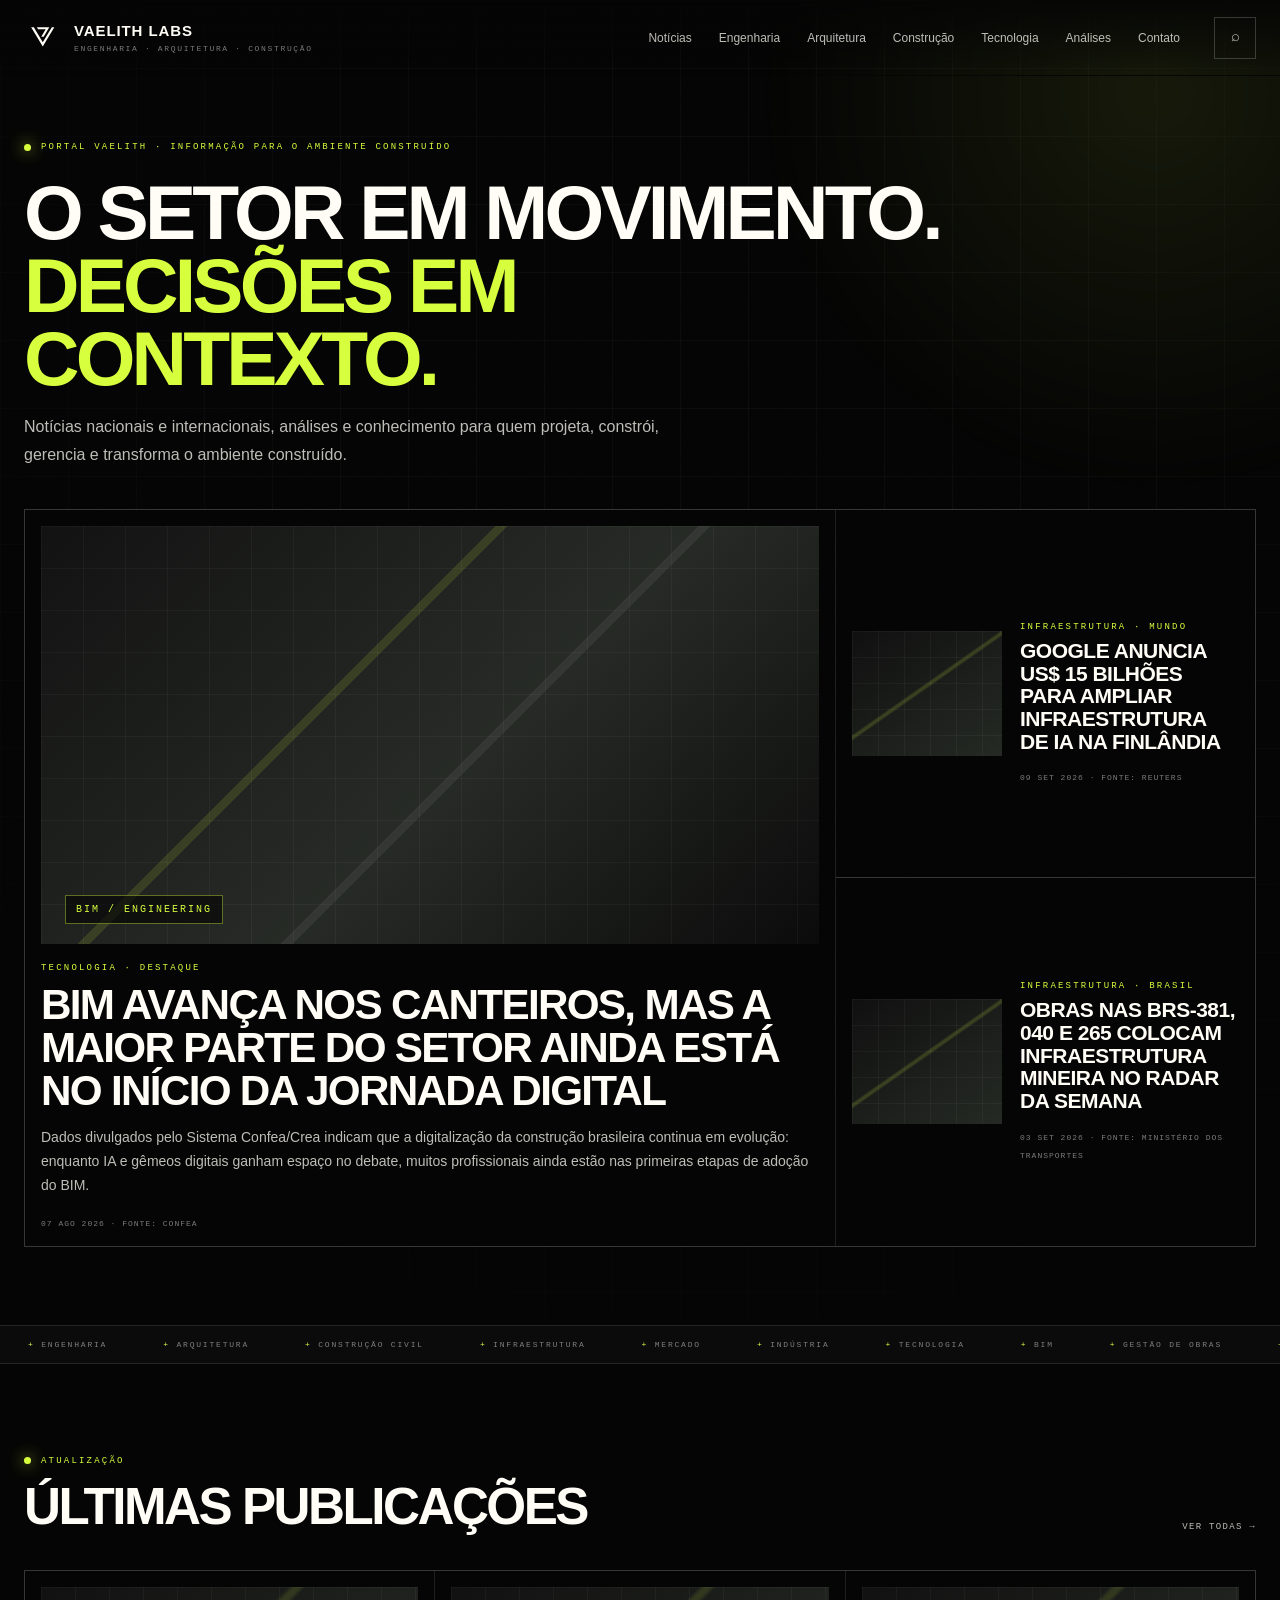
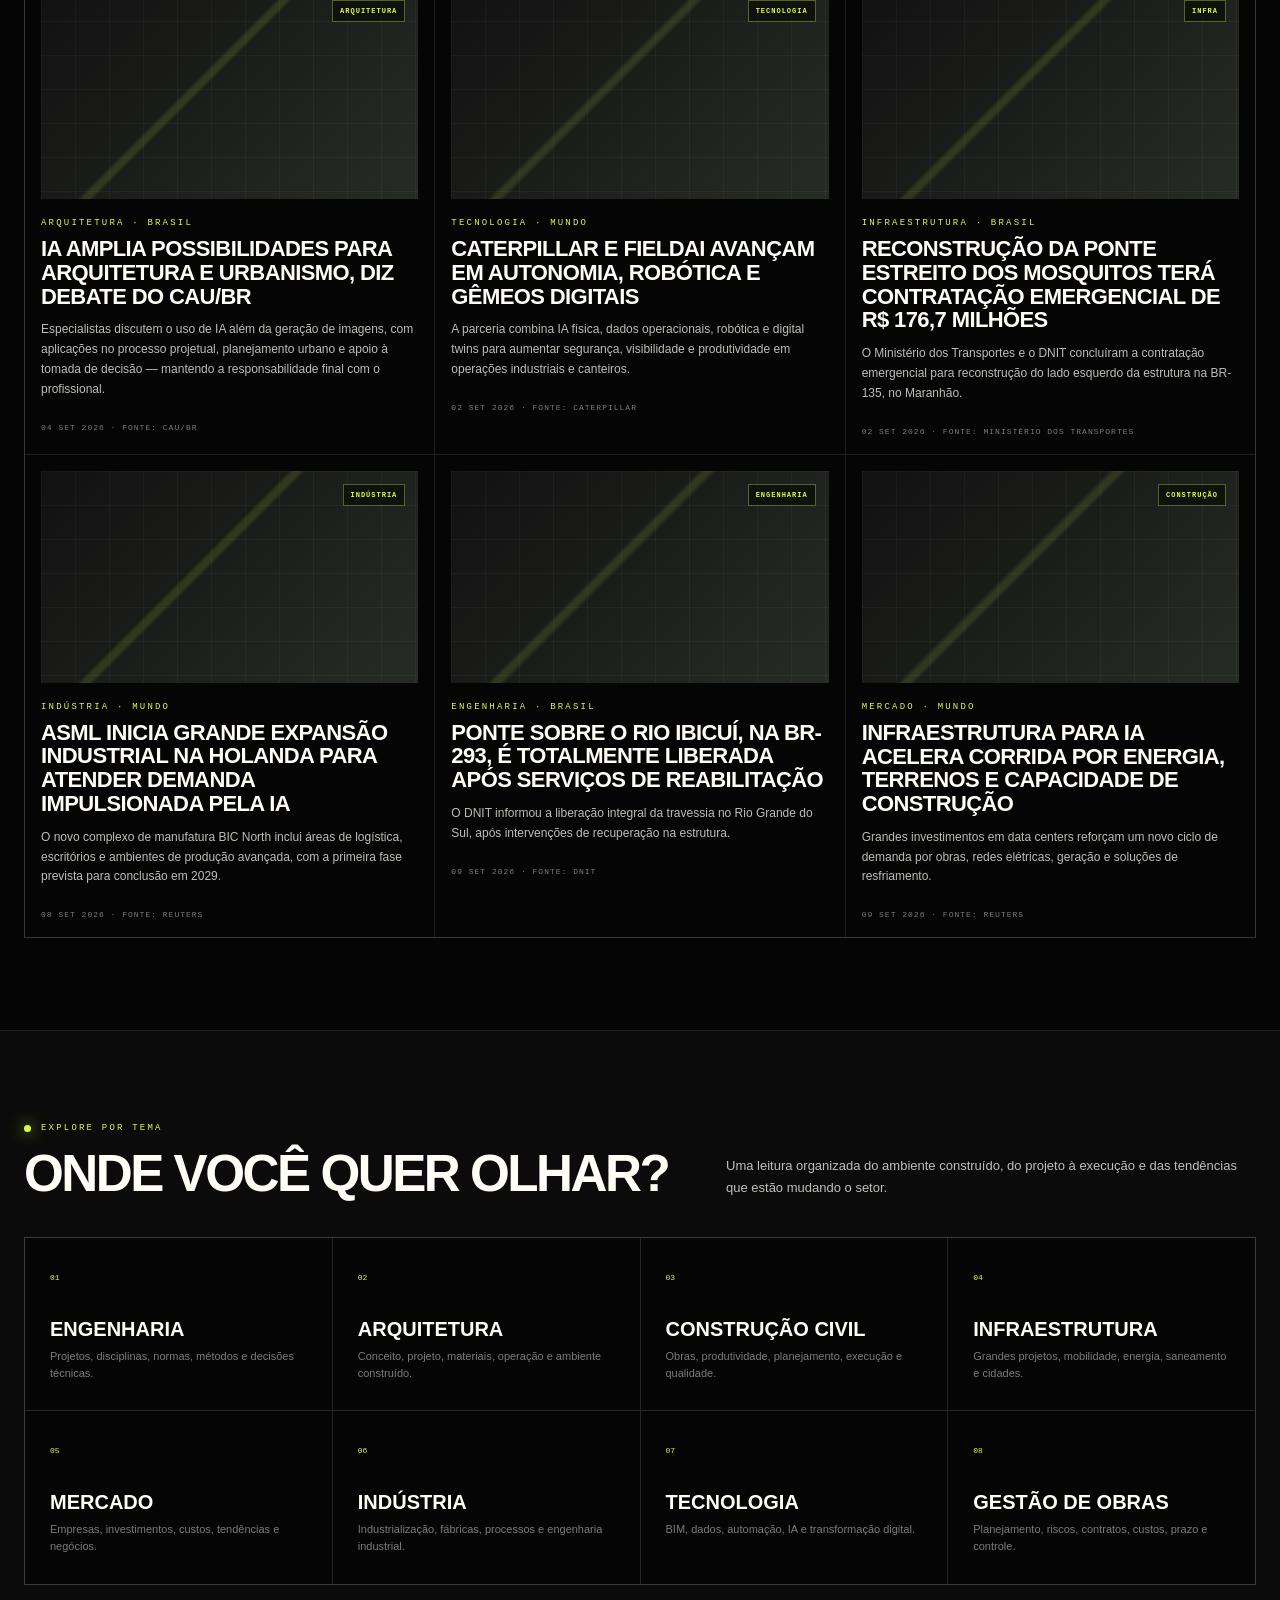
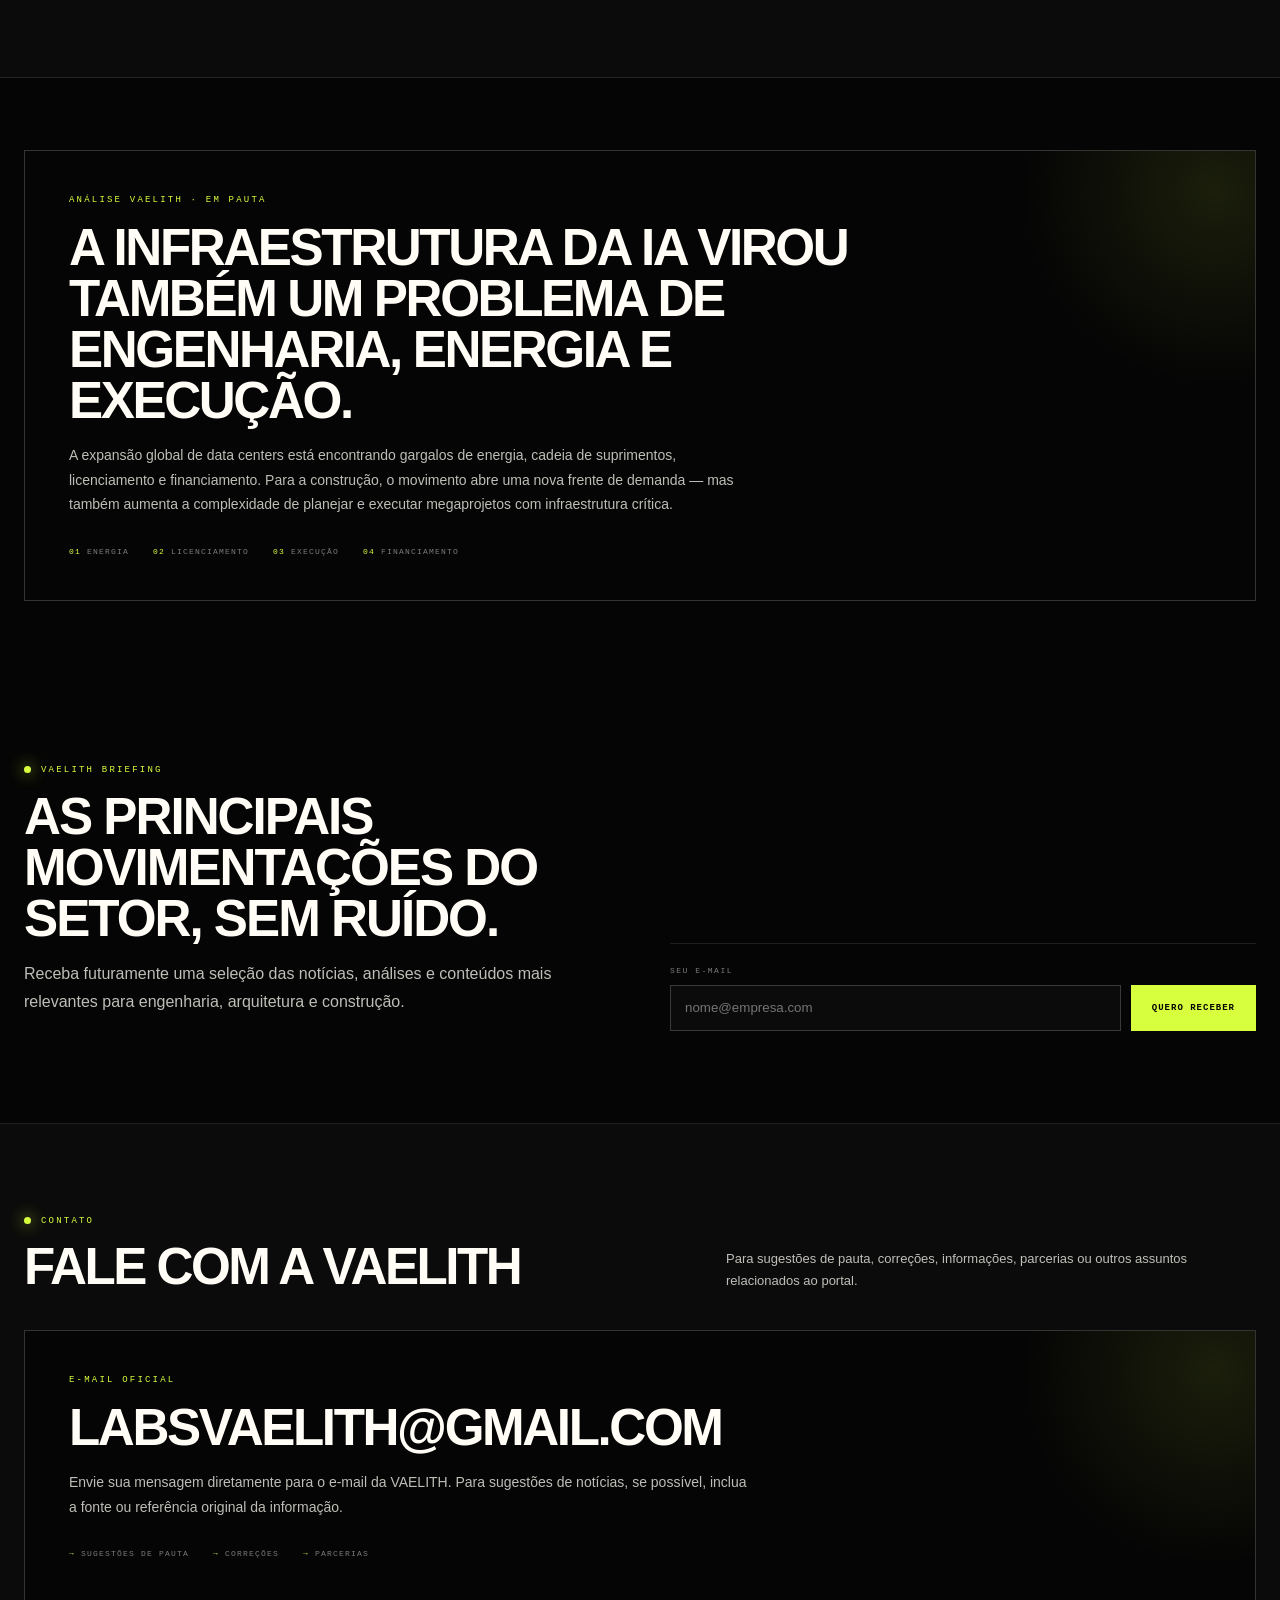
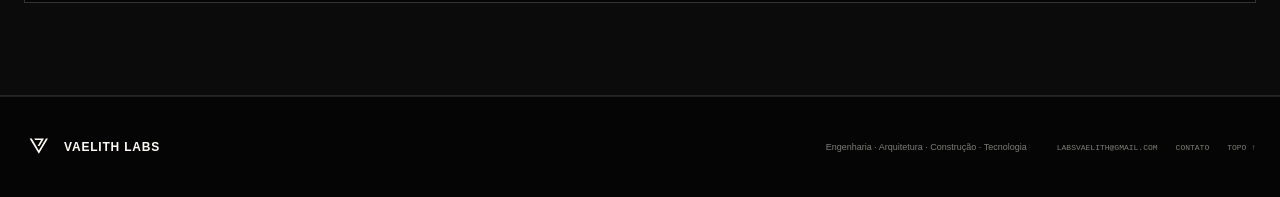
==== commit 859e4008: "Adiciona contato oficial da VAELITH por e-mail" ====
--- a/index.html
+++ b/index.html
@@ -36,7 +36,7 @@
 <header class="header" id="header">
 <div class="header-inner">
 <a class="brand" href="#inicio" aria-label="VAELITH LABS — início"><svg class="brand-symbol" viewBox="0 0 1280 1280"><use href="#vaelith-mark"/></svg><span class="brand-copy"><strong>VAELITH LABS</strong><small>Engenharia · Arquitetura · Construção</small></span></a>
-<nav class="nav" aria-label="Navegação principal"><a href="#noticias">Notícias</a><a href="#engenharia">Engenharia</a><a href="#arquitetura">Arquitetura</a><a href="#construcao">Construção</a><a href="#tecnologia">Tecnologia</a><a href="#analises">Análises</a></nav>
+<nav class="nav" aria-label="Navegação principal"><a href="#noticias">Notícias</a><a href="#engenharia">Engenharia</a><a href="#arquitetura">Arquitetura</a><a href="#construcao">Construção</a><a href="#tecnologia">Tecnologia</a><a href="#analises">Análises</a><a href="#contato">Contato</a></nav>
 <a class="header-search" href="#noticias" aria-label="Pesquisar">⌕</a><button class="menu-button" id="menuButton" type="button" aria-expanded="false">Menu</button>
 </div></header>
 <main>
@@ -62,8 +62,9 @@
 <section class="section alt"><div class="container"><div class="section-head"><div><div class="eyebrow">Explore por tema</div><h2>Onde você quer olhar?</h2></div><p>Uma leitura organizada do ambiente construído, do projeto à execução e das tendências que estão mudando o setor.</p></div><div class="categories"><a class="category" href="#engenharia"><span>01</span><h3>Engenharia</h3><p>Projetos, disciplinas, normas, métodos e decisões técnicas.</p></a><a class="category" href="#arquitetura"><span>02</span><h3>Arquitetura</h3><p>Conceito, projeto, materiais, operação e ambiente construído.</p></a><a class="category" href="#construcao"><span>03</span><h3>Construção Civil</h3><p>Obras, produtividade, planejamento, execução e qualidade.</p></a><a class="category" href="#analises"><span>04</span><h3>Infraestrutura</h3><p>Grandes projetos, mobilidade, energia, saneamento e cidades.</p></a><a class="category" href="#analises"><span>05</span><h3>Mercado</h3><p>Empresas, investimentos, custos, tendências e negócios.</p></a><a class="category" href="#analises"><span>06</span><h3>Indústria</h3><p>Industrialização, fábricas, processos e engenharia industrial.</p></a><a class="category" href="#analises" id="tecnologia"><span>07</span><h3>Tecnologia</h3><p>BIM, dados, automação, IA e transformação digital.</p></a><a class="category" href="#analises"><span>08</span><h3>Gestão de Obras</h3><p>Planejamento, riscos, contratos, custos, prazo e controle.</p></a></div></div></section>
 <section class="analysis" id="analises"><div class="container"><a href="https://www.reuters.com/commentary/breakingviews/ai-construction-crunch-widens-credit-fault-lines-2026-09-08/" target="_blank" rel="noopener noreferrer"><div class="analysis-box"><div class="label">Análise VAELITH · EM PAUTA</div><h2>A infraestrutura da IA virou também um problema de engenharia, energia e execução.</h2><p>A expansão global de data centers está encontrando gargalos de energia, cadeia de suprimentos, licenciamento e financiamento. Para a construção, o movimento abre uma nova frente de demanda — mas também aumenta a complexidade de planejar e executar megaprojetos com infraestrutura crítica.</p><div class="analysis-meta"><span><b>01</b> Energia</span><span><b>02</b> Licenciamento</span><span><b>03</b> Execução</span><span><b>04</b> Financiamento</span></div></div></a></div></section>
 <section class="section"><div class="container newsletter"><div><div class="eyebrow">VAELITH Briefing</div><h2>As principais movimentações do setor, sem ruído.</h2><p>Receba futuramente uma seleção das notícias, análises e conteúdos mais relevantes para engenharia, arquitetura e construção.</p></div><div class="subscribe"><label for="email">Seu e-mail</label><div class="subscribe-row"><input id="email" type="email" placeholder="nome@empresa.com"><button class="button button-primary" type="button" onclick="alert('Cadastro será ativado na próxima versão do portal.')">Quero receber</button></div></div></div></section>
+<section class="section alt" id="contato"><div class="container"><div class="section-head"><div><div class="eyebrow">Contato</div><h2>Fale com a VAELITH</h2></div><p>Para sugestões de pauta, correções, informações, parcerias ou outros assuntos relacionados ao portal.</p></div><div class="analysis-box"><div class="label">E-mail oficial</div><h2><a href="mailto:labsvaelith@gmail.com">labsvaelith@gmail.com</a></h2><p>Envie sua mensagem diretamente para o e-mail da VAELITH. Para sugestões de notícias, se possível, inclua a fonte ou referência original da informação.</p><div class="analysis-meta"><span><b>→</b> Sugestões de pauta</span><span><b>→</b> Correções</span><span><b>→</b> Parcerias</span></div></div></div></section>
 </main>
-<footer class="footer"><div class="container footer-inner"><div class="footer-brand"><svg class="brand-symbol" viewBox="0 0 1280 1280"><use href="#vaelith-mark"/></svg><strong>VAELITH LABS</strong></div><p>Engenharia · Arquitetura · Construção · Tecnologia</p><div class="footer-links"><a href="#sobre">Sobre</a><a href="#contato">Contato</a><a href="#inicio">Topo ↑</a></div></div></footer>
+<footer class="footer"><div class="container footer-inner"><div class="footer-brand"><svg class="brand-symbol" viewBox="0 0 1280 1280"><use href="#vaelith-mark"/></svg><strong>VAELITH LABS</strong></div><p>Engenharia · Arquitetura · Construção · Tecnologia</p><div class="footer-links"><a href="mailto:labsvaelith@gmail.com">labsvaelith@gmail.com</a><a href="#contato">Contato</a><a href="#inicio">Topo ↑</a></div></div></footer>
 <script>const header=document.getElementById('header');const menu=document.getElementById('menuButton');const update=()=>header.classList.toggle('scrolled',window.scrollY>20);window.addEventListener('scroll',update,{passive:true});update();menu.addEventListener('click',()=>{const open=header.classList.toggle('open');menu.setAttribute('aria-expanded',String(open));menu.textContent=open?'Fechar':'Menu'});document.querySelectorAll('.nav a').forEach(a=>a.addEventListener('click',()=>{header.classList.remove('open');menu.setAttribute('aria-expanded','false');menu.textContent='Menu'}));</script>
 </body>
 </html>
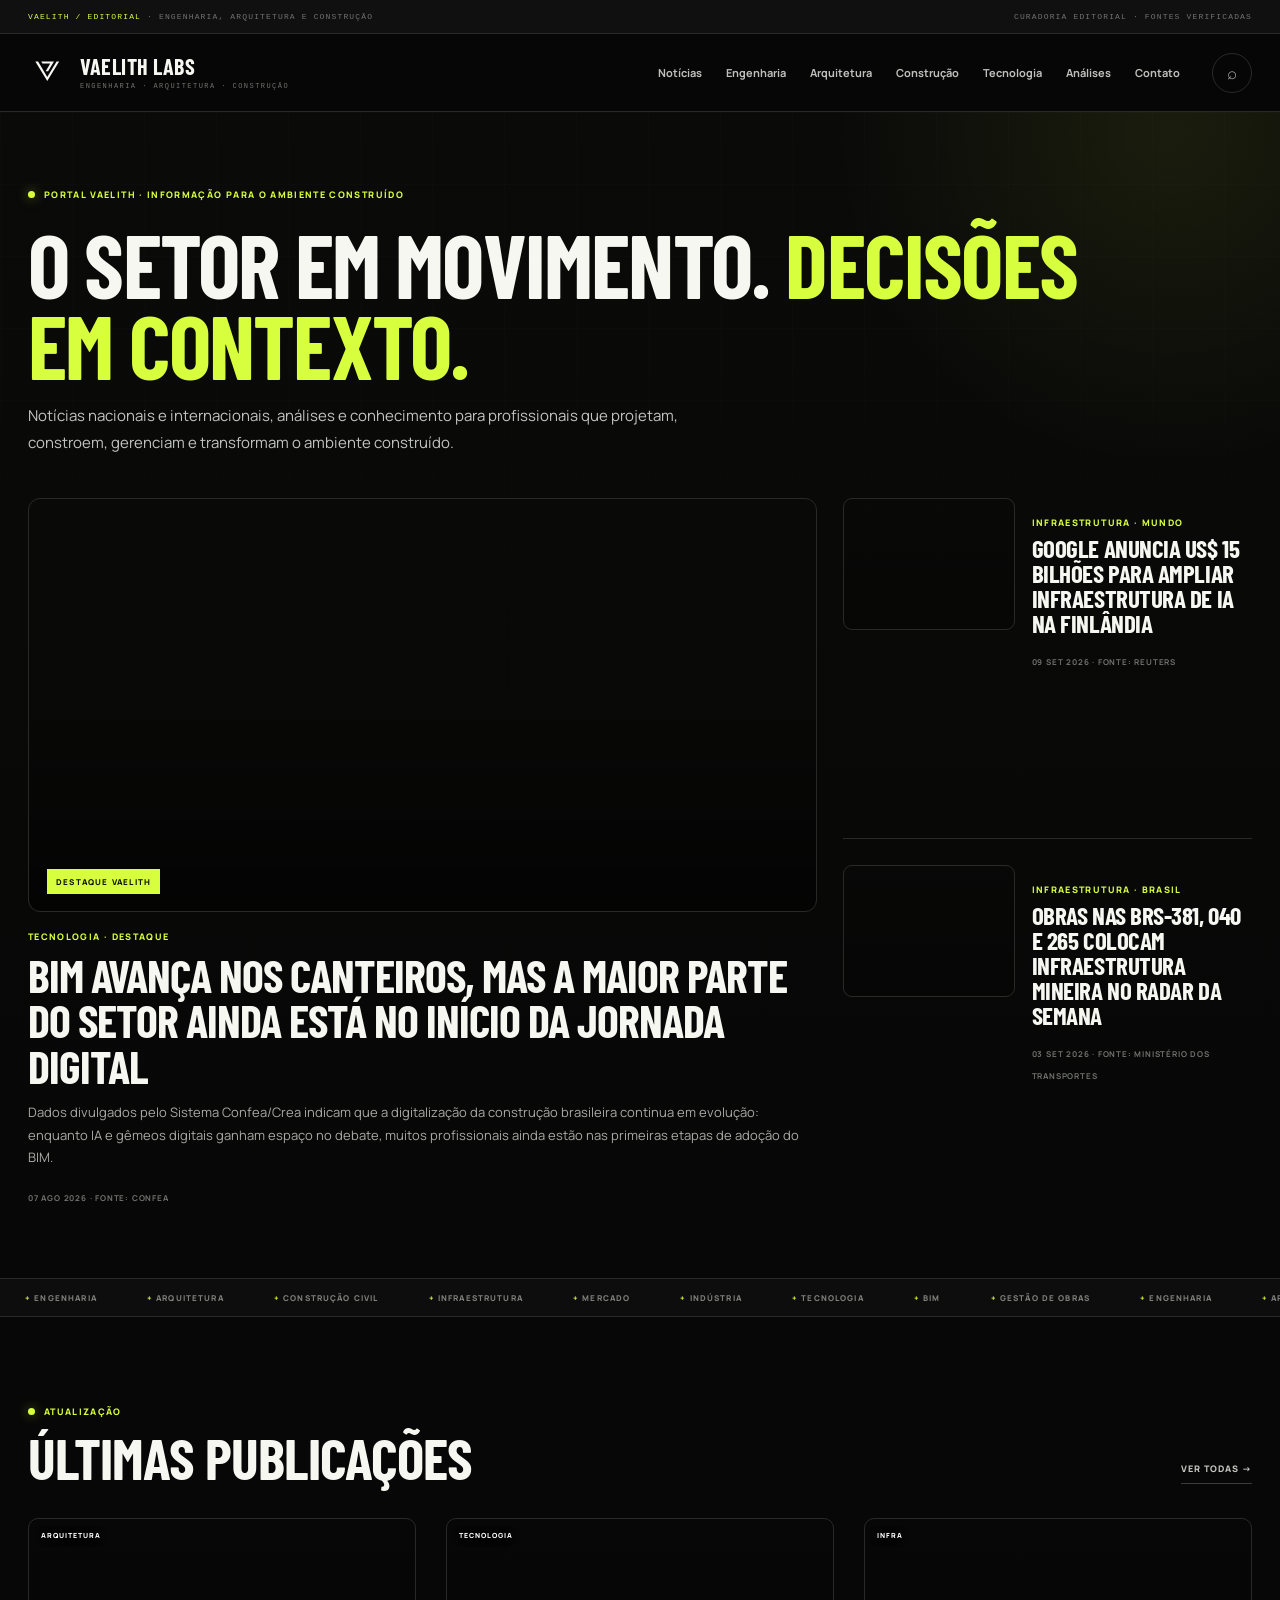
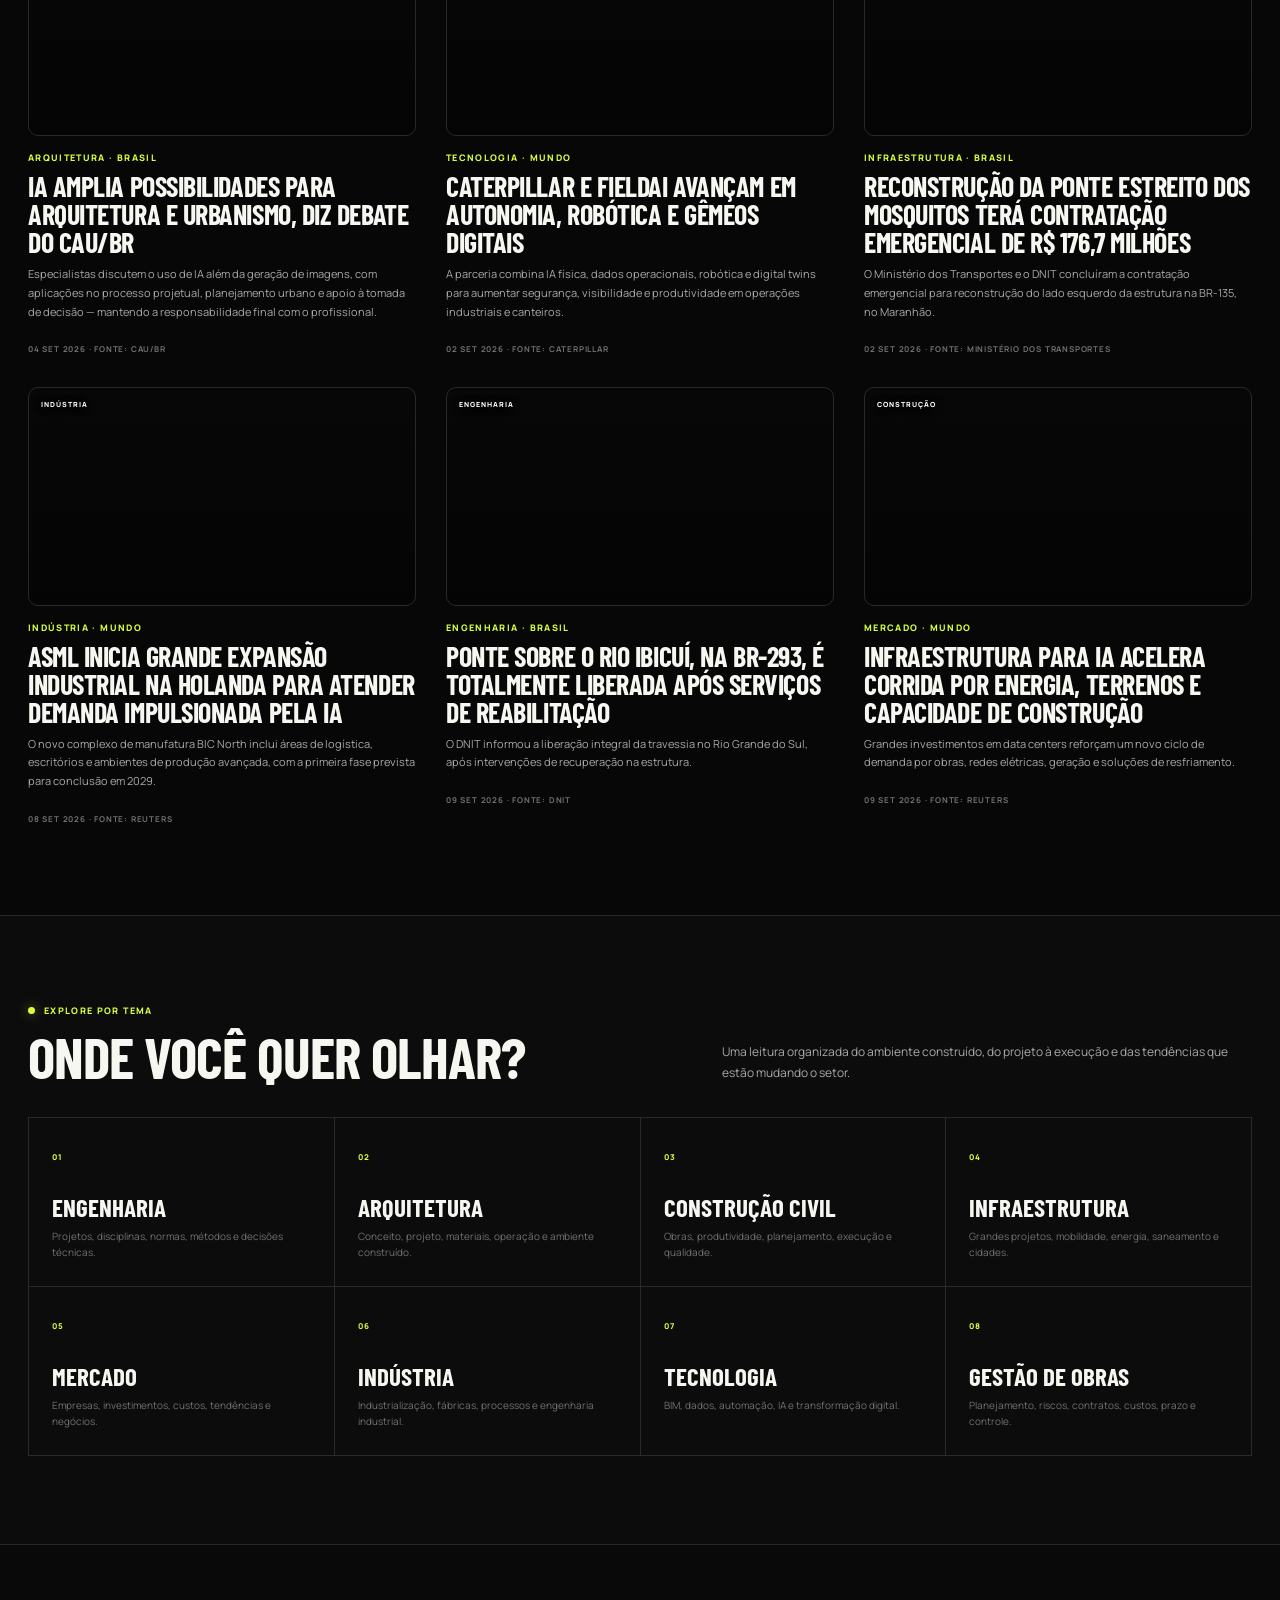
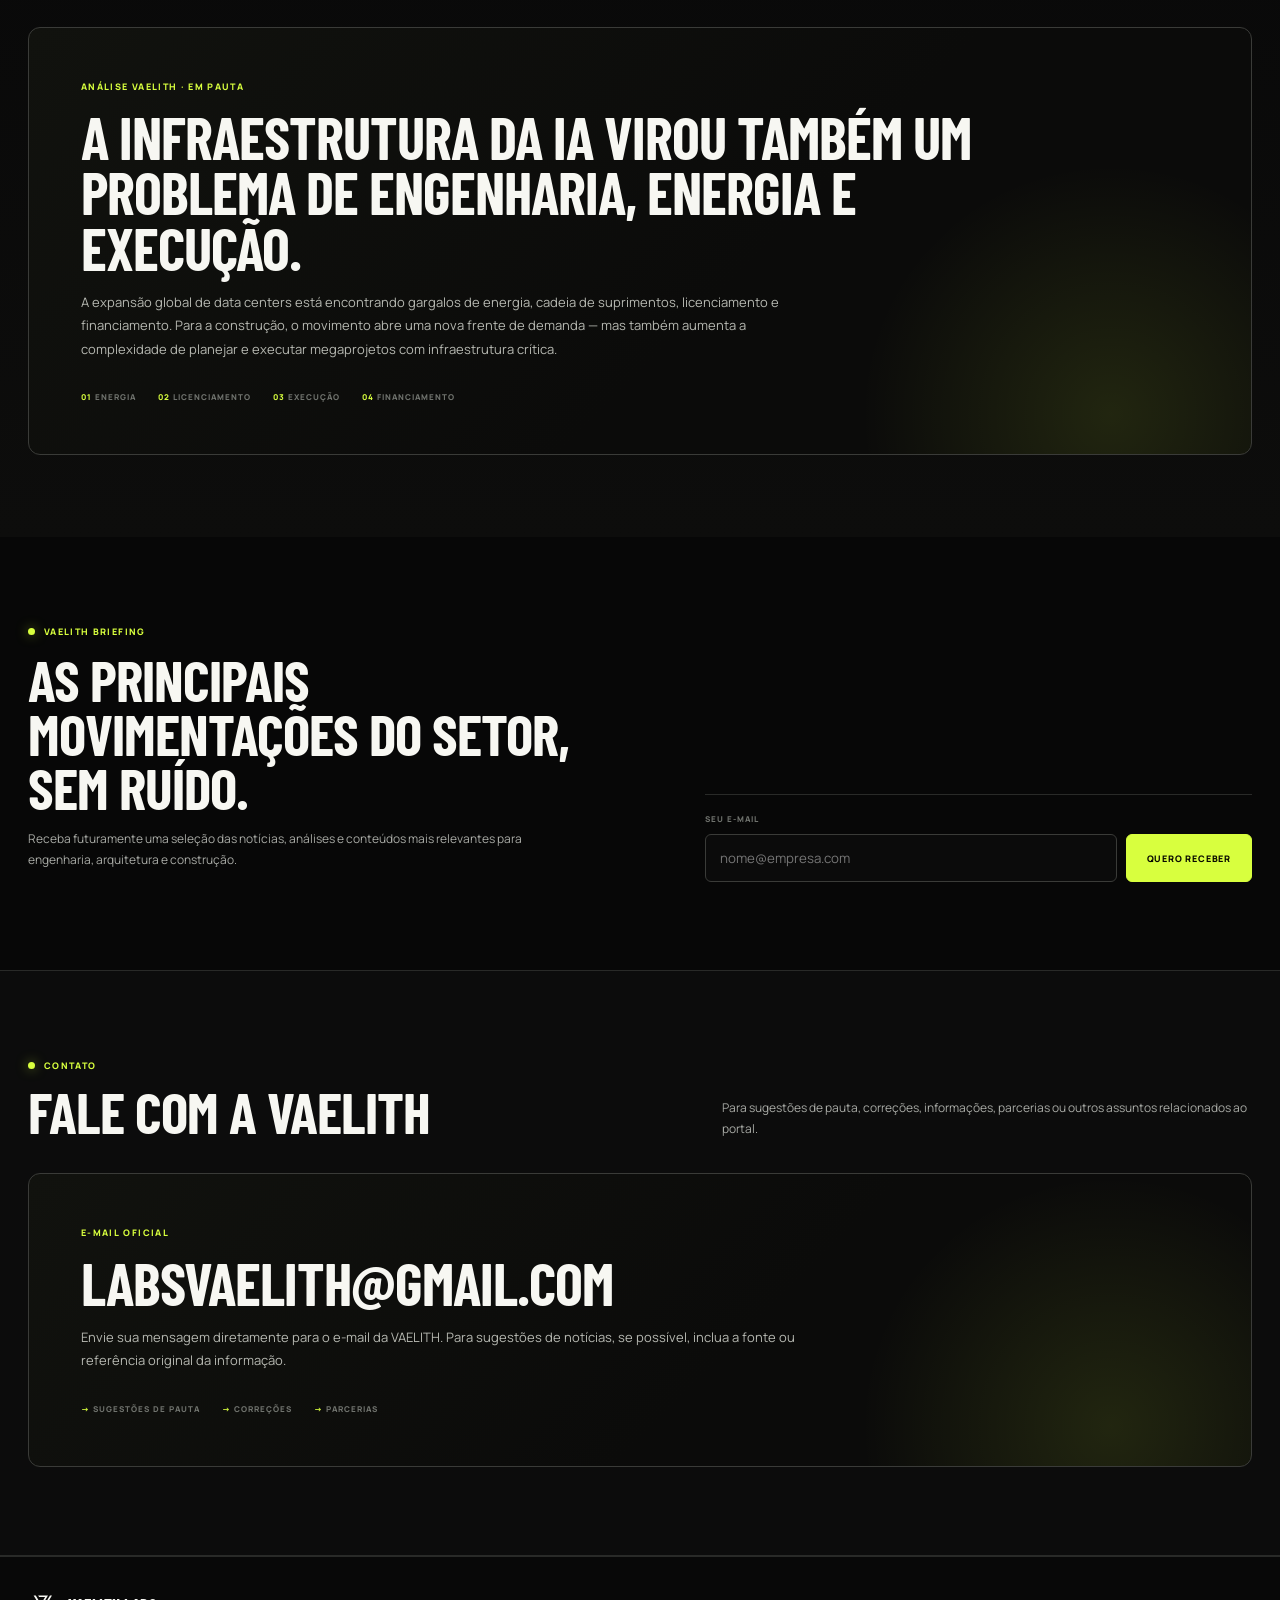
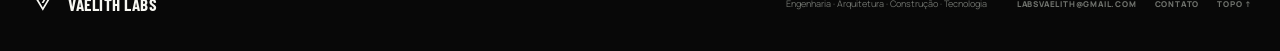
==== commit 28084f1d: "Redesenha layout editorial com tipografia nítida e imagens de alta qualidade" ====
--- a/index.html
+++ b/index.html
@@ -6,32 +6,154 @@
 <meta name="theme-color" content="#050505">
 <meta name="description" content="VAELITH — Notícias, análises e conhecimento sobre engenharia, arquitetura, construção e tecnologia.">
 <title>VAELITH LABS | Notícias atualizadas sobre Engenharia, Arquitetura e Construção</title>
-<style>
-:root{--bg:#050505;--surface:#0b0b0b;--surface-2:#111111;--text:#fffdf6;--muted:rgba(255,253,246,.74);--subtle:rgba(255,253,246,.48);--line:rgba(243,240,232,.11);--line-strong:rgba(243,240,232,.2);--lime:#d8ff3e;--lime-soft:rgba(208,240,74,.11);--orange:#f0bd58;--radius:18px;--display:"Arial Narrow","Aptos Display","Segoe UI",Arial,sans-serif;--body:"Segoe UI",Inter,Arial,sans-serif;--mono:"Cascadia Mono",Consolas,monospace}
-*{box-sizing:border-box}html{scroll-behavior:smooth;background:var(--bg)}body{margin:0;background:var(--bg);color:var(--text);font-family:var(--body);-webkit-font-smoothing:antialiased;overflow-x:hidden}a{color:inherit;text-decoration:none}img,svg{display:block;max-width:100%}::selection{background:rgba(208,240,74,.3)}
-.noise{position:fixed;inset:0;z-index:999;pointer-events:none;opacity:.16;background-image:url("data:image/svg+xml,%3Csvg xmlns='http://www.w3.org/2000/svg' width='180' height='180' viewBox='0 0 180 180'%3E%3Cfilter id='n'%3E%3CfeTurbulence type='fractalNoise' baseFrequency='.85' numOctaves='3' stitchTiles='stitch'/%3E%3C/filter%3E%3Crect width='100%25' height='100%25' filter='url(%23n)' opacity='.06'/%3E%3C/svg%3E")}
-.container{width:min(1240px,calc(100% - 48px));margin:0 auto}.header{position:fixed;inset:0 0 auto;height:76px;z-index:100;display:flex;align-items:center;border-bottom:1px solid transparent;transition:.2s;background:linear-gradient(to bottom,rgba(5,5,5,.88),transparent)}.header.scrolled{height:68px;background:rgba(5,5,5,.94);backdrop-filter:blur(18px);border-color:var(--line)}.header-inner{width:min(1400px,calc(100% - 48px));margin:0 auto;display:flex;align-items:center;gap:34px}
-.brand{display:flex;align-items:center;gap:12px;min-width:225px}.brand-symbol{width:38px;height:38px;flex:0 0 auto;color:var(--text)}.brand-copy{display:flex;flex-direction:column;line-height:1}.brand-copy strong{font-family:var(--display);font-size:15px;letter-spacing:.9px}.brand-copy small{font-family:var(--mono);font-size:8px;letter-spacing:1.65px;color:var(--subtle);text-transform:uppercase;margin-top:7px}.nav{margin-left:auto;display:flex;align-items:center;gap:27px}.nav a{font-size:12px;color:var(--muted);transition:.18s}.nav a:hover{color:var(--lime)}
-.header-search{width:42px;height:42px;border:1px solid var(--line-strong);display:flex;align-items:center;justify-content:center;font-family:var(--mono);font-size:15px;color:var(--muted)}.header-search:hover{border-color:var(--lime);color:var(--lime)}.menu-button{display:none;margin-left:auto;width:44px;height:42px;border:1px solid var(--line);background:transparent;color:var(--text);font-family:var(--mono);font-size:9px;text-transform:uppercase}
-.hero{position:relative;padding:142px 0 78px;overflow:hidden}.grid-bg{position:absolute;inset:0;background-image:linear-gradient(rgba(243,240,232,.035) 1px,transparent 1px),linear-gradient(90deg,rgba(243,240,232,.035) 1px,transparent 1px);background-size:68px 68px;mask-image:radial-gradient(ellipse 92% 95% at 55% 35%,black 30%,transparent 85%)}.glow{position:absolute;width:850px;height:850px;right:-300px;top:-330px;background:radial-gradient(circle,rgba(208,240,74,.09),transparent 66%);filter:blur(10px)}
-.hero-inner{position:relative;z-index:2}.eyebrow,.label,.tag{font-family:var(--mono);font-size:9px;letter-spacing:2.2px;text-transform:uppercase;color:var(--lime)}.eyebrow{display:flex;align-items:center;gap:10px}.eyebrow:before{content:"";width:7px;height:7px;border-radius:50%;background:var(--lime);box-shadow:0 0 15px var(--lime)}.hero h1{font-family:var(--display);font-size:clamp(48px,6vw,82px);line-height:.95;letter-spacing:-3.8px;text-transform:uppercase;margin:24px 0 18px;max-width:920px}.hero h1 em{font-style:normal;color:var(--lime)}.hero-intro{color:var(--muted);font-size:16px;line-height:1.75;max-width:680px;margin-bottom:40px}
-.feature-grid{display:grid;grid-template-columns:minmax(0,1.45fr) minmax(360px,.75fr);gap:1px;background:var(--line);border:1px solid var(--line)}.lead,.side-story{background:var(--bg)}.lead{padding:16px}.lead-image{aspect-ratio:16/8.6;background:linear-gradient(135deg,#121212,#272b26 55%,#0b0b0b);position:relative;overflow:hidden}.lead-image:before{content:"";position:absolute;inset:0;background:linear-gradient(135deg,transparent 0 38%,rgba(216,255,62,.13) 38% 39%,transparent 39% 55%,rgba(255,255,255,.06) 55% 56%,transparent 56%),linear-gradient(rgba(255,255,255,.035) 1px,transparent 1px),linear-gradient(90deg,rgba(255,255,255,.035) 1px,transparent 1px);background-size:auto,42px 42px,42px 42px}.lead-image:after{content:"BIM / ENGINEERING";position:absolute;left:24px;bottom:20px;font-family:var(--mono);font-size:10px;letter-spacing:2px;color:var(--lime);border:1px solid rgba(216,255,62,.4);padding:8px 10px;background:rgba(5,5,5,.65)}.tag{margin-top:19px}.lead h2{font-family:var(--display);font-size:clamp(30px,3.3vw,48px);line-height:1.02;letter-spacing:-1.7px;text-transform:uppercase;margin:10px 0 14px}.lead p{color:var(--muted);font-size:14px;line-height:1.7;max-width:780px}.meta{font-family:var(--mono);font-size:8px;letter-spacing:1px;color:var(--subtle);text-transform:uppercase}
-.side{display:grid;grid-template-rows:1fr 1fr;gap:1px;background:var(--line)}.side-story{padding:16px;display:grid;grid-template-columns:150px 1fr;gap:18px;align-items:center}.side-image{height:125px;background:linear-gradient(145deg,#101010,#252a24);position:relative;overflow:hidden}.side-image:before{content:"";position:absolute;inset:0;background:linear-gradient(145deg,transparent 45%,rgba(216,255,62,.16) 46% 47%,transparent 48%),linear-gradient(rgba(255,255,255,.04) 1px,transparent 1px),linear-gradient(90deg,rgba(255,255,255,.04) 1px,transparent 1px);background-size:auto,26px 26px,26px 26px}.side-story h3{font-family:var(--display);font-size:21px;line-height:1.08;letter-spacing:-.5px;text-transform:uppercase;margin:8px 0 13px}.lead:hover h2,.side-story:hover h3,.article-card:hover h3{color:var(--lime)}
-.ticker{border-top:1px solid var(--line);border-bottom:1px solid var(--line);background:var(--surface);overflow:hidden}.ticker-track{display:flex;width:max-content;animation:scroll 30s linear infinite;padding:14px 0}.ticker span{padding:0 28px;font-family:var(--mono);font-size:8px;letter-spacing:1.8px;text-transform:uppercase;color:var(--subtle)}.ticker b{color:var(--lime);font-weight:400}@keyframes scroll{to{transform:translateX(-50%)}}
-.section{padding:92px 0;border-bottom:1px solid var(--line)}.section.alt{background:var(--surface)}.section-head{display:flex;align-items:end;justify-content:space-between;gap:30px;margin-bottom:38px}.section-head h2{font-family:var(--display);font-size:clamp(36px,4vw,54px);line-height:1;letter-spacing:-2.5px;text-transform:uppercase;margin:15px 0 0}.section-head p{color:var(--muted);max-width:530px;line-height:1.7;font-size:13px;margin:0}.view-all{font-family:var(--mono);font-size:9px;letter-spacing:1.3px;text-transform:uppercase;color:var(--muted);white-space:nowrap}.view-all:hover{color:var(--lime)}
-.categories{display:grid;grid-template-columns:repeat(4,1fr);border:1px solid var(--line);background:var(--line);gap:1px}.category{background:var(--bg);padding:28px 25px;min-height:150px;transition:.18s}.category:hover{background:var(--surface-2)}.category span{font-family:var(--mono);font-size:8px;color:var(--lime)}.category h3{font-family:var(--display);font-size:20px;text-transform:uppercase;margin:34px 0 7px}.category p{font-size:11px;color:var(--subtle);line-height:1.55;margin:0}
-.articles{display:grid;grid-template-columns:repeat(3,1fr);gap:1px;background:var(--line);border:1px solid var(--line)}.article-card{background:var(--bg);padding:16px;transition:.18s}.article-image{aspect-ratio:16/9;background:linear-gradient(135deg,#111,#272b25);position:relative;overflow:hidden}.article-image:before{content:"";position:absolute;inset:0;background:linear-gradient(135deg,transparent 42%,rgba(216,255,62,.12) 43% 44%,transparent 45%),linear-gradient(rgba(255,255,255,.035) 1px,transparent 1px),linear-gradient(90deg,rgba(255,255,255,.035) 1px,transparent 1px);background-size:auto,34px 34px,34px 34px}.article-image b{position:absolute;right:13px;top:13px;font-family:var(--mono);font-size:7px;letter-spacing:1px;color:var(--lime);border:1px solid rgba(216,255,62,.35);padding:6px 7px;background:rgba(5,5,5,.55)}.article-card h3{font-family:var(--display);font-size:22px;line-height:1.08;letter-spacing:-.6px;text-transform:uppercase;margin:9px 0 10px}.article-card p{font-size:12px;line-height:1.65;color:var(--muted);margin-bottom:16px}
-.analysis{padding:72px 0}.analysis-box{border:1px solid var(--line-strong);background:var(--bg);padding:44px;position:relative;overflow:hidden}.analysis-box:after{content:"";position:absolute;width:420px;height:420px;right:-170px;top:-170px;background:radial-gradient(circle,rgba(216,255,62,.1),transparent 65%)}.analysis-box h2{font-family:var(--display);font-size:clamp(35px,4vw,57px);line-height:1;letter-spacing:-2.4px;text-transform:uppercase;max-width:820px;margin:17px 0}.analysis-box p{color:var(--muted);line-height:1.75;max-width:680px;font-size:14px}.analysis-meta{display:flex;gap:24px;margin-top:30px;font-family:var(--mono);font-size:8px;letter-spacing:1.2px;color:var(--subtle);text-transform:uppercase}.analysis-meta b{color:var(--lime);font-weight:400}
-.newsletter{display:grid;grid-template-columns:1fr 1fr;gap:60px;align-items:end}.newsletter h2{font-family:var(--display);font-size:clamp(36px,4vw,55px);line-height:1;letter-spacing:-2px;text-transform:uppercase;margin:16px 0}.newsletter p{color:var(--muted);line-height:1.7;max-width:540px}.subscribe{border-top:1px solid var(--line);padding-top:22px}.subscribe label{font-family:var(--mono);font-size:8px;letter-spacing:1.5px;text-transform:uppercase;color:var(--subtle);display:block;margin-bottom:10px}.subscribe-row{display:flex;gap:10px}.subscribe input{flex:1;min-height:46px;border:1px solid var(--line-strong);background:var(--surface);color:var(--text);padding:0 14px;outline:none}.subscribe input:focus{border-color:var(--lime)}.button{min-height:46px;padding:0 20px;border:1px solid var(--line-strong);font-family:var(--mono);font-size:9px;letter-spacing:1px;text-transform:uppercase;background:transparent;color:var(--text)}.button-primary{background:var(--lime);border-color:var(--lime);color:#050505;font-weight:700}
-.footer{border-top:1px solid var(--line);padding:35px 0}.footer-inner{display:grid;grid-template-columns:1fr auto auto;align-items:center;gap:30px}.footer-brand{display:flex;align-items:center;gap:10px}.footer-brand .brand-symbol{width:30px;height:30px}.footer-brand strong{font-family:var(--display);font-size:12px;letter-spacing:.8px}.footer p,.footer small{font-size:9px;color:var(--subtle);margin:0}.footer-links{display:flex;gap:18px;font-family:var(--mono);font-size:8px;color:var(--subtle);text-transform:uppercase}.footer-links a:hover{color:var(--lime)}
-@media(max-width:1100px){.nav{gap:17px}.feature-grid{grid-template-columns:1fr}.side{grid-template-columns:1fr 1fr;grid-template-rows:none}.categories{grid-template-columns:repeat(2,1fr)}}
-@media(max-width:820px){.container,.header-inner{width:min(100% - 30px,1240px)}.header{height:66px}.nav,.header-search{display:none}.menu-button{display:block}.header.open{height:auto;min-height:66px;align-items:flex-start;background:rgba(5,5,5,.97);border-bottom:1px solid var(--line)}.header.open .header-inner{flex-wrap:wrap;padding:12px 0 18px}.header.open .nav{order:5;width:100%;display:flex;flex-direction:column;align-items:flex-start;gap:0}.header.open .nav a{width:100%;padding:13px 0;border-top:1px solid var(--line)}.hero{padding-top:112px}.hero h1{letter-spacing:-2.7px}.side{grid-template-columns:1fr}.categories{grid-template-columns:1fr 1fr}.articles{grid-template-columns:1fr 1fr}.section{padding:78px 0}.newsletter{grid-template-columns:1fr;gap:35px}.footer-inner{grid-template-columns:1fr;gap:18px}}
-@media(max-width:540px){.hero h1{font-size:43px;letter-spacing:-2px}.hero-intro{font-size:14px}.lead{padding:10px}.lead-image{aspect-ratio:1.35}.lead h2{font-size:29px}.side-story{padding:12px;grid-template-columns:105px 1fr}.side-image{height:90px}.side-story h3{font-size:17px}.categories,.articles{grid-template-columns:1fr}.category{min-height:125px}.analysis-box{padding:27px}.analysis-box h2{font-size:35px}.analysis-meta{flex-wrap:wrap}.subscribe-row{flex-direction:column}.button{width:100%}.section-head{display:block}.view-all{display:inline-block;margin-top:18px}}
+<style>@import url('https://fonts.googleapis.com/css2?family=Barlow+Condensed:wght@500;600;700;800&family=Manrope:wght@400;500;600;700;800&display=swap');
+
+:root{
+  --bg:#070707;--surface:#101010;--surface-2:#171717;--text:#f7f7f2;
+  --muted:#a8aaa5;--subtle:#70736e;--line:#292a28;--line-strong:#3a3b38;
+  --lime:#d8ff3e;--lime-dark:#0e1200;--radius:12px;
+  --display:"Barlow Condensed",Arial,sans-serif;--body:"Manrope",Arial,sans-serif;
+  --mono:"SFMono-Regular",Consolas,monospace
+}
+*{box-sizing:border-box}
+html{scroll-behavior:smooth;background:var(--bg)}
+body{margin:0;background:var(--bg);color:var(--text);font-family:var(--body);-webkit-font-smoothing:antialiased;text-rendering:optimizeLegibility;overflow-x:hidden}
+a{color:inherit;text-decoration:none}
+img,svg{display:block;max-width:100%}
+::selection{background:var(--lime);color:#070707}
+.noise{display:none}
+.container{width:min(1320px,calc(100% - 56px));margin:0 auto}
+
+.editorial-bar{height:34px;background:#101010;border-bottom:1px solid var(--line);display:flex;align-items:center}
+.editorial-bar .container{display:flex;justify-content:space-between;align-items:center;font-family:var(--mono);font-size:8px;letter-spacing:1.15px;text-transform:uppercase;color:var(--subtle)}
+.editorial-bar b{font-weight:500;color:var(--lime)}
+.header{position:sticky;top:0;height:78px;z-index:100;display:flex;align-items:center;background:rgba(7,7,7,.96);border-bottom:1px solid var(--line);backdrop-filter:blur(18px)}
+.header-inner{width:min(1400px,calc(100% - 56px));margin:0 auto;display:flex;align-items:center;gap:32px}
+.brand{display:flex;align-items:center;gap:13px;min-width:245px}
+.brand-symbol{width:39px;height:39px;flex:0 0 auto;color:var(--text)}
+.brand-copy{display:flex;flex-direction:column;line-height:1}
+.brand-copy strong{font-family:var(--display);font-size:22px;font-weight:700;letter-spacing:.5px}
+.brand-copy small{font-family:var(--mono);font-size:7px;letter-spacing:1.45px;color:var(--subtle);text-transform:uppercase;margin-top:6px}
+.nav{margin-left:auto;display:flex;align-items:center;gap:24px}
+.nav a{font-size:11px;font-weight:700;color:#bfc0bc;transition:color .18s}
+.nav a:hover{color:var(--lime)}
+.header-search{width:40px;height:40px;border:1px solid var(--line);border-radius:50%;display:flex;align-items:center;justify-content:center;font-size:17px;color:var(--muted);transition:.18s}
+.header-search:hover{border-color:var(--lime);color:var(--lime)}
+.menu-button{display:none;margin-left:auto;width:44px;height:40px;border:1px solid var(--line);background:transparent;color:var(--text);font-family:var(--body);font-size:10px;text-transform:uppercase}
+
+.hero{position:relative;padding:76px 0 72px;background:linear-gradient(180deg,#0a0a09 0%,#070707 100%);overflow:hidden}
+.grid-bg{position:absolute;inset:0;background-image:linear-gradient(rgba(255,255,255,.025) 1px,transparent 1px),linear-gradient(90deg,rgba(255,255,255,.025) 1px,transparent 1px);background-size:72px 72px;mask-image:linear-gradient(to bottom,rgba(0,0,0,.6),transparent 88%)}
+.glow{position:absolute;width:700px;height:700px;right:-240px;top:-330px;background:radial-gradient(circle,rgba(216,255,62,.08),transparent 68%)}
+.hero-inner{position:relative;z-index:2}
+.eyebrow,.label,.tag{font-family:var(--body);font-weight:800;font-size:9px;letter-spacing:1.35px;text-transform:uppercase;color:var(--lime)}
+.eyebrow{display:flex;align-items:center;gap:9px}
+.eyebrow:before{content:"";width:7px;height:7px;border-radius:50%;background:var(--lime);box-shadow:0 0 12px rgba(216,255,62,.5)}
+.hero h1{font-family:var(--display);font-weight:700;font-size:clamp(58px,7vw,94px);line-height:.9;letter-spacing:-1.8px;text-transform:uppercase;margin:22px 0 18px;max-width:1050px}
+.hero h1 em{font-style:normal;color:var(--lime)}
+.hero-intro{color:#c2c4bf;font-size:15px;line-height:1.8;max-width:690px;margin:0 0 42px}
+
+.feature-grid{display:grid;grid-template-columns:minmax(0,1.58fr) minmax(380px,.82fr);gap:26px}
+.lead,.side-story{background:transparent}
+.lead-image{aspect-ratio:16/8.4;border-radius:var(--radius);background:
+linear-gradient(180deg,transparent 48%,rgba(0,0,0,.55)),
+url("https://images.unsplash.com/photo-1503387762-592deb58ef4e?auto=format&fit=crop&w=1800&q=88") center/cover;position:relative;overflow:hidden;border:1px solid var(--line)}
+.lead-image:after{content:"DESTAQUE VAELITH";position:absolute;left:18px;bottom:17px;font-family:var(--body);font-weight:800;font-size:8px;letter-spacing:1.2px;color:#101300;background:var(--lime);padding:7px 9px}
+.tag{margin-top:18px}
+.lead h2{font-family:var(--display);font-weight:700;font-size:clamp(35px,3.6vw,56px);line-height:.98;letter-spacing:-1px;text-transform:uppercase;margin:9px 0 13px;max-width:980px}
+.lead p{color:var(--muted);font-size:13px;line-height:1.75;max-width:780px;margin:0 0 15px}
+.meta{font-family:var(--body);font-weight:700;font-size:8px;letter-spacing:.8px;color:var(--subtle);text-transform:uppercase}
+
+.side{display:grid;grid-template-rows:1fr 1fr;gap:26px}
+.side-story{display:grid;grid-template-columns:172px 1fr;gap:17px;align-items:start;padding-bottom:25px;border-bottom:1px solid var(--line)}
+.side-story:last-child{border-bottom:0;padding-bottom:0}
+.side-image{height:132px;border-radius:9px;background-position:center;background-size:cover;position:relative;overflow:hidden;border:1px solid var(--line)}
+.side-story:nth-child(1) .side-image{background-image:linear-gradient(180deg,rgba(0,0,0,.08),rgba(0,0,0,.28)),url("https://images.unsplash.com/photo-1558494949-ef010cbdcc31?auto=format&fit=crop&w=900&q=86")}
+.side-story:nth-child(2) .side-image{background-image:linear-gradient(180deg,rgba(0,0,0,.04),rgba(0,0,0,.3)),url("https://images.unsplash.com/photo-1541888946425-d81bb19240f5?auto=format&fit=crop&w=900&q=86")}
+.side-story h3{font-family:var(--display);font-weight:700;font-size:25px;line-height:1;letter-spacing:-.45px;text-transform:uppercase;margin:7px 0 12px}
+.lead:hover h2,.side-story:hover h3,.article-card:hover h3{color:var(--lime)}
+
+.ticker{border-top:1px solid var(--line);border-bottom:1px solid var(--line);background:#0d0d0d;overflow:hidden}
+.ticker-track{display:flex;width:max-content;animation:scroll 34s linear infinite;padding:13px 0}
+.ticker span{padding:0 25px;font-family:var(--body);font-weight:800;font-size:8px;letter-spacing:1.15px;text-transform:uppercase;color:#7e807b}
+.ticker b{color:var(--lime);font-weight:800}
+@keyframes scroll{to{transform:translateX(-50%)}}
+
+.section{padding:88px 0;border-bottom:1px solid var(--line)}
+.section.alt{background:#0c0c0c}
+.section-head{display:flex;align-items:end;justify-content:space-between;gap:30px;margin-bottom:34px}
+.section-head h2{font-family:var(--display);font-weight:700;font-size:clamp(42px,4.5vw,64px);line-height:.94;letter-spacing:-1px;text-transform:uppercase;margin:12px 0 0}
+.section-head p{color:var(--muted);max-width:530px;line-height:1.75;font-size:12px;margin:0}
+.view-all{font-family:var(--body);font-weight:800;font-size:9px;letter-spacing:1px;text-transform:uppercase;color:#c5c7c1;border-bottom:1px solid var(--line-strong);padding-bottom:8px;white-space:nowrap}
+.view-all:hover{color:var(--lime);border-color:var(--lime)}
+
+.categories{display:grid;grid-template-columns:repeat(4,1fr);gap:1px;border:1px solid var(--line);background:var(--line)}
+.category{background:#0c0c0c;padding:25px 23px;min-height:158px;transition:background .2s}
+.category:hover{background:#171716}
+.category span{font-family:var(--body);font-weight:800;font-size:8px;letter-spacing:1px;color:var(--lime)}
+.category h3{font-family:var(--display);font-weight:700;font-size:25px;line-height:1;text-transform:uppercase;margin:30px 0 8px}
+.category p{font-size:10px;color:var(--subtle);line-height:1.65;margin:0}
+
+.articles{display:grid;grid-template-columns:repeat(3,1fr);gap:30px;background:transparent;border:0}
+.article-card{background:transparent;padding:0;transition:transform .2s}
+.article-card:hover{transform:translateY(-3px)}
+.article-image{aspect-ratio:16/9;border-radius:10px;background-position:center;background-size:cover;position:relative;overflow:hidden;border:1px solid var(--line)}
+.article-image:before{content:"";position:absolute;inset:0;background:linear-gradient(180deg,rgba(0,0,0,.02),rgba(0,0,0,.38))}
+.article-image b{position:absolute;left:12px;top:12px;z-index:2;font-family:var(--body);font-weight:800;font-size:7px;letter-spacing:1px;color:#fff;text-shadow:0 1px 8px #000}
+.article-card:nth-child(1) .article-image{background-image:url("https://images.unsplash.com/photo-1487958449943-2429e8be8625?auto=format&fit=crop&w=1100&q=86")}
+.article-card:nth-child(2) .article-image{background-image:url("https://images.unsplash.com/photo-1518770660439-4636190af475?auto=format&fit=crop&w=1100&q=86")}
+.article-card:nth-child(3) .article-image{background-image:url("https://images.unsplash.com/photo-1541888946425-d81bb19240f5?auto=format&fit=crop&w=1100&q=86")}
+.article-card:nth-child(4) .article-image{background-image:url("https://images.unsplash.com/photo-1497366754035-f200968a6e72?auto=format&fit=crop&w=1100&q=86")}
+.article-card:nth-child(5) .article-image{background-image:url("https://images.unsplash.com/photo-1486406146926-c627a92ad1ab?auto=format&fit=crop&w=1100&q=86")}
+.article-card:nth-child(6) .article-image{background-image:url("https://images.unsplash.com/photo-1518005020951-eccb494ad742?auto=format&fit=crop&w=1100&q=86")}
+.article-card .tag{margin-top:15px}
+.article-card h3{font-family:var(--display);font-weight:700;font-size:28px;line-height:1;letter-spacing:-.45px;text-transform:uppercase;margin:8px 0 9px}
+.article-card p{font-size:11px;line-height:1.7;color:var(--muted);margin:0 0 14px}
+
+.analysis{padding:82px 0;background:linear-gradient(180deg,#090909,#0d0d0c)}
+.analysis-box{border:1px solid var(--line-strong);border-radius:var(--radius);background:linear-gradient(135deg,#11120e,#0b0b0a 58%);padding:52px;position:relative;overflow:hidden}
+.analysis-box:before{content:"";position:absolute;inset:auto -120px -220px auto;width:520px;height:520px;background:radial-gradient(circle,rgba(216,255,62,.11),transparent 68%)}
+.analysis-box h2{position:relative;font-family:var(--display);font-weight:700;font-size:clamp(42px,4.6vw,68px);line-height:.94;letter-spacing:-1px;text-transform:uppercase;max-width:920px;margin:16px 0}
+.analysis-box p{position:relative;color:#b6b8b1;line-height:1.8;max-width:720px;font-size:13px;margin:0}
+.analysis-meta{position:relative;display:flex;gap:22px;flex-wrap:wrap;margin-top:30px;font-family:var(--body);font-weight:800;font-size:8px;letter-spacing:1px;color:var(--subtle);text-transform:uppercase}
+.analysis-meta b{color:var(--lime);font-weight:800}
+
+.newsletter{display:grid;grid-template-columns:1fr .9fr;gap:70px;align-items:end}
+.newsletter h2{font-family:var(--display);font-weight:700;font-size:clamp(42px,4.5vw,64px);line-height:.94;letter-spacing:-1px;text-transform:uppercase;margin:14px 0}
+.newsletter p{color:var(--muted);line-height:1.75;max-width:540px;font-size:12px}
+.subscribe{border-top:1px solid var(--line);padding-top:18px}
+.subscribe label{font-family:var(--body);font-weight:800;font-size:8px;letter-spacing:1px;text-transform:uppercase;color:var(--subtle);display:block;margin-bottom:10px}
+.subscribe-row{display:flex;gap:9px}
+.subscribe input{flex:1;min-height:48px;border:1px solid var(--line-strong);border-radius:6px;background:#0b0b0b;color:var(--text);font-family:var(--body);padding:0 14px;outline:none}
+.subscribe input:focus{border-color:var(--lime)}
+.button{min-height:48px;padding:0 20px;border-radius:6px;border:1px solid var(--line-strong);font-family:var(--body);font-weight:800;font-size:9px;letter-spacing:.8px;text-transform:uppercase;background:transparent;color:var(--text)}
+.button-primary{background:var(--lime);border-color:var(--lime);color:#080900}
+
+.footer{border-top:1px solid var(--line);padding:32px 0;background:#080808}
+.footer-inner{display:grid;grid-template-columns:1fr auto auto;align-items:center;gap:30px}
+.footer-brand{display:flex;align-items:center;gap:10px}
+.footer-brand .brand-symbol{width:30px;height:30px}
+.footer-brand strong{font-family:var(--display);font-size:17px;letter-spacing:.5px}
+.footer p,.footer small{font-size:9px;color:var(--subtle);margin:0}
+.footer-links{display:flex;gap:18px;font-family:var(--body);font-weight:800;font-size:8px;letter-spacing:.8px;color:var(--subtle);text-transform:uppercase}
+.footer-links a:hover{color:var(--lime)}
+
+@media(max-width:1100px){
+ .nav{gap:15px}.feature-grid{grid-template-columns:1fr}.side{grid-template-columns:1fr 1fr;grid-template-rows:none}.side-story{border-bottom:0;padding-bottom:0}.categories{grid-template-columns:repeat(2,1fr)}
+}
+@media(max-width:820px){
+ .container,.header-inner{width:min(100% - 30px,1320px)}.editorial-bar{height:30px}.editorial-bar .container span:last-child{display:none}
+ .header{height:66px}.nav,.header-search{display:none}.menu-button{display:block}
+ .header.open{height:auto;min-height:66px;align-items:flex-start}.header.open .header-inner{flex-wrap:wrap;padding:12px 0 18px}.header.open .nav{order:5;width:100%;display:flex;flex-direction:column;align-items:flex-start;gap:0}.header.open .nav a{width:100%;padding:13px 0;border-top:1px solid var(--line)}
+ .hero{padding:58px 0 62px}.hero h1{letter-spacing:-1px}.side{grid-template-columns:1fr}.articles{grid-template-columns:1fr 1fr;gap:24px}.section{padding:72px 0}.newsletter{grid-template-columns:1fr;gap:34px}.footer-inner{grid-template-columns:1fr;gap:17px}
+}
+@media(max-width:540px){
+ .hero h1{font-size:53px}.hero-intro{font-size:13px}.lead h2{font-size:35px}.side-story{grid-template-columns:118px 1fr}.side-image{height:98px}.side-story h3{font-size:20px}.categories,.articles{grid-template-columns:1fr}.category{min-height:130px}.analysis-box{padding:28px}.analysis-box h2{font-size:43px}.subscribe-row{flex-direction:column}.button{width:100%}.section-head{display:block}.view-all{display:inline-block;margin-top:18px}.feature-grid{gap:22px}
+}
 @media(prefers-reduced-motion:reduce){html{scroll-behavior:auto}.ticker-track{animation:none}}
 </style>
 </head>
 <body>
-<div class="noise" aria-hidden="true"></div>
+<div class="editorial-bar"><div class="container"><span><b>VAELITH / EDITORIAL</b> · Engenharia, arquitetura e construção</span><span>Curadoria editorial · Fontes verificadas</span></div></div><div class="noise" aria-hidden="true"></div>
 <svg width="0" height="0" style="position:absolute" aria-hidden="true"><symbol id="vaelith-mark" viewBox="0 0 1280 1280"><path d="M240 276H332L632 787L938 276H1022L632 923Z" fill="currentColor"/><path d="M434 276H852L661 598H580L730 344H474Z" fill="currentColor"/></symbol></svg>
 <header class="header" id="header">
 <div class="header-inner">
@@ -43,7 +165,7 @@
 <section class="hero" id="inicio"><div class="grid-bg" aria-hidden="true"></div><div class="glow" aria-hidden="true"></div><div class="container hero-inner">
 <div class="eyebrow">Portal VAELITH · Informação para o ambiente construído</div>
 <h1>O setor em movimento. <em>Decisões em contexto.</em></h1>
-<p class="hero-intro">Notícias nacionais e internacionais, análises e conhecimento para quem projeta, constrói, gerencia e transforma o ambiente construído.</p>
+<p class="hero-intro">Notícias nacionais e internacionais, análises e conhecimento para profissionais que projetam, constroem, gerenciam e transformam o ambiente construído.</p>
 <div class="feature-grid">
 <article class="lead"><a href="https://www.confea.org.br/bim-avanca-nos-canteiros-mas-para-maioria-ainda-e-novidade" target="_blank" rel="noopener noreferrer"><div class="lead-image"></div><div class="tag">TECNOLOGIA · DESTAQUE</div><h2>BIM avança nos canteiros, mas a maior parte do setor ainda está no início da jornada digital</h2><p>Dados divulgados pelo Sistema Confea/Crea indicam que a digitalização da construção brasileira continua em evolução: enquanto IA e gêmeos digitais ganham espaço no debate, muitos profissionais ainda estão nas primeiras etapas de adoção do BIM.</p><span class="meta">07 ago 2026 · Fonte: Confea</span></a></article>
 <div class="side">
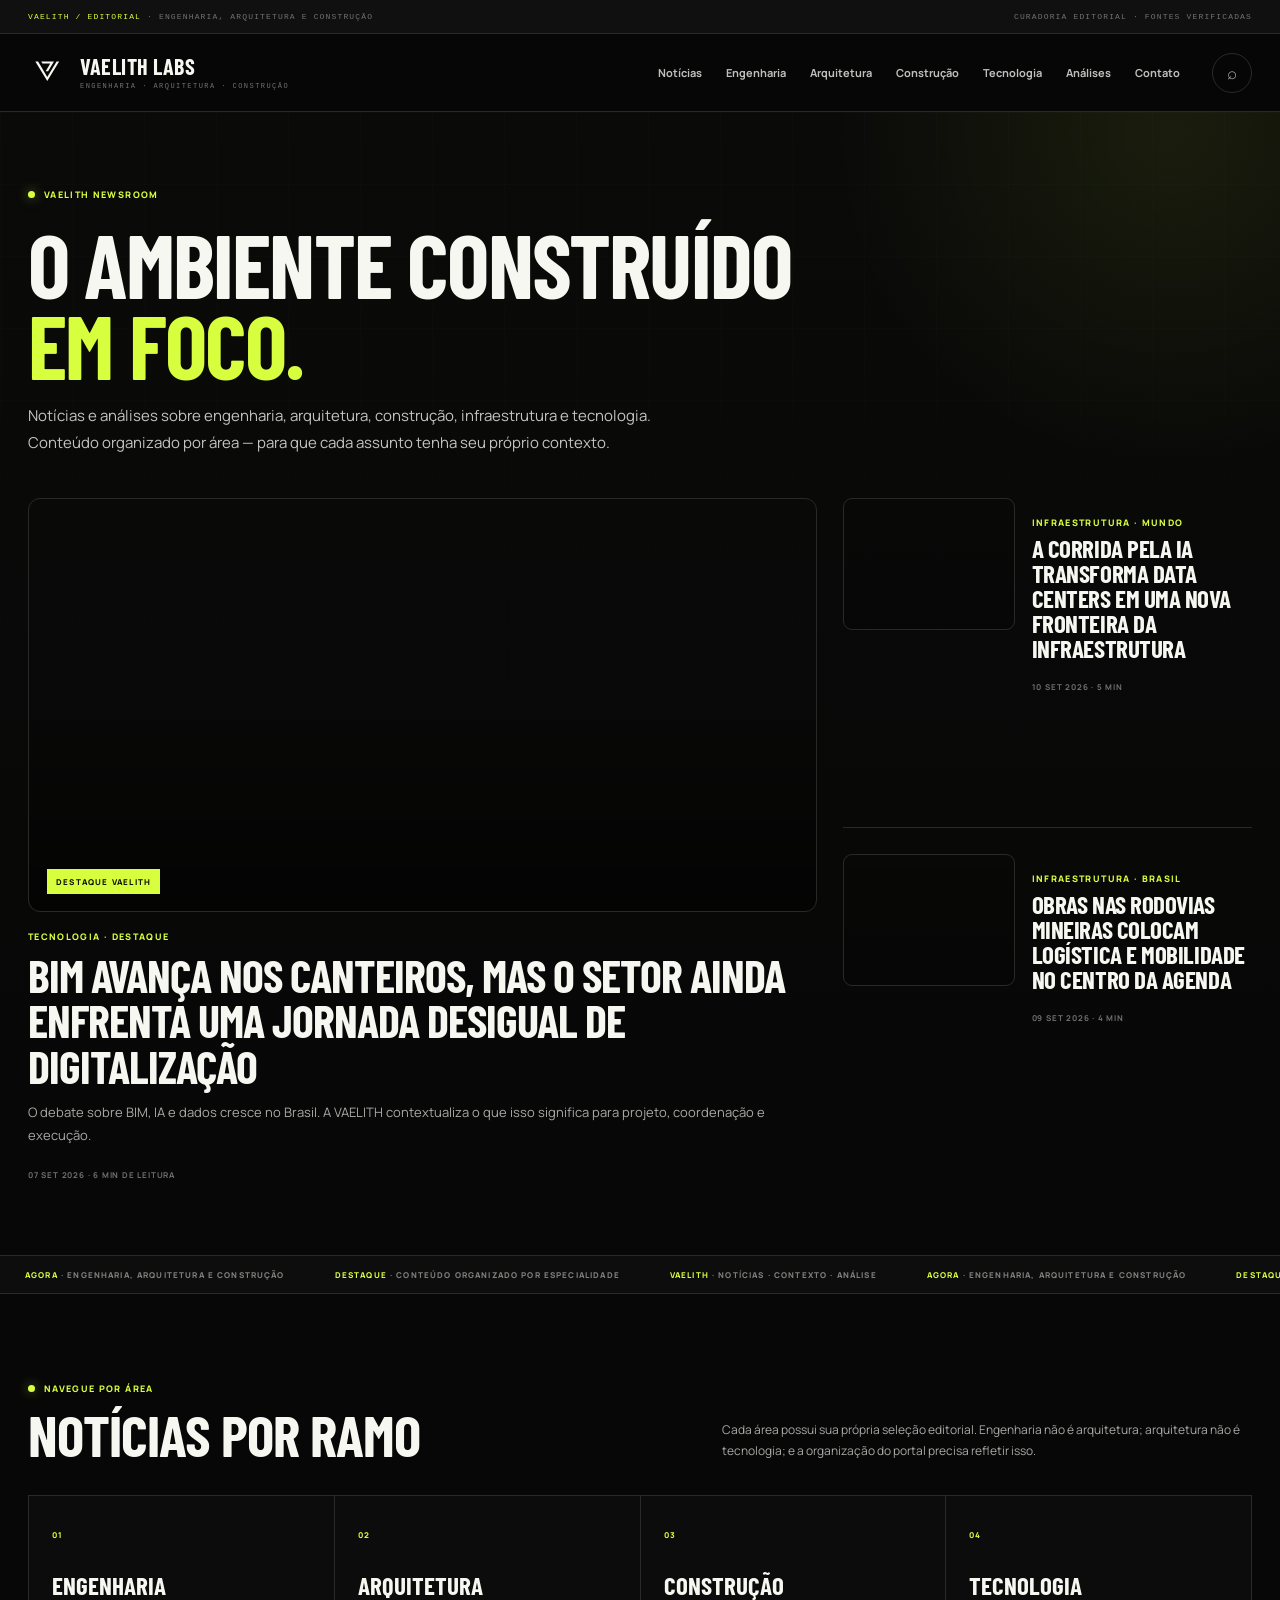
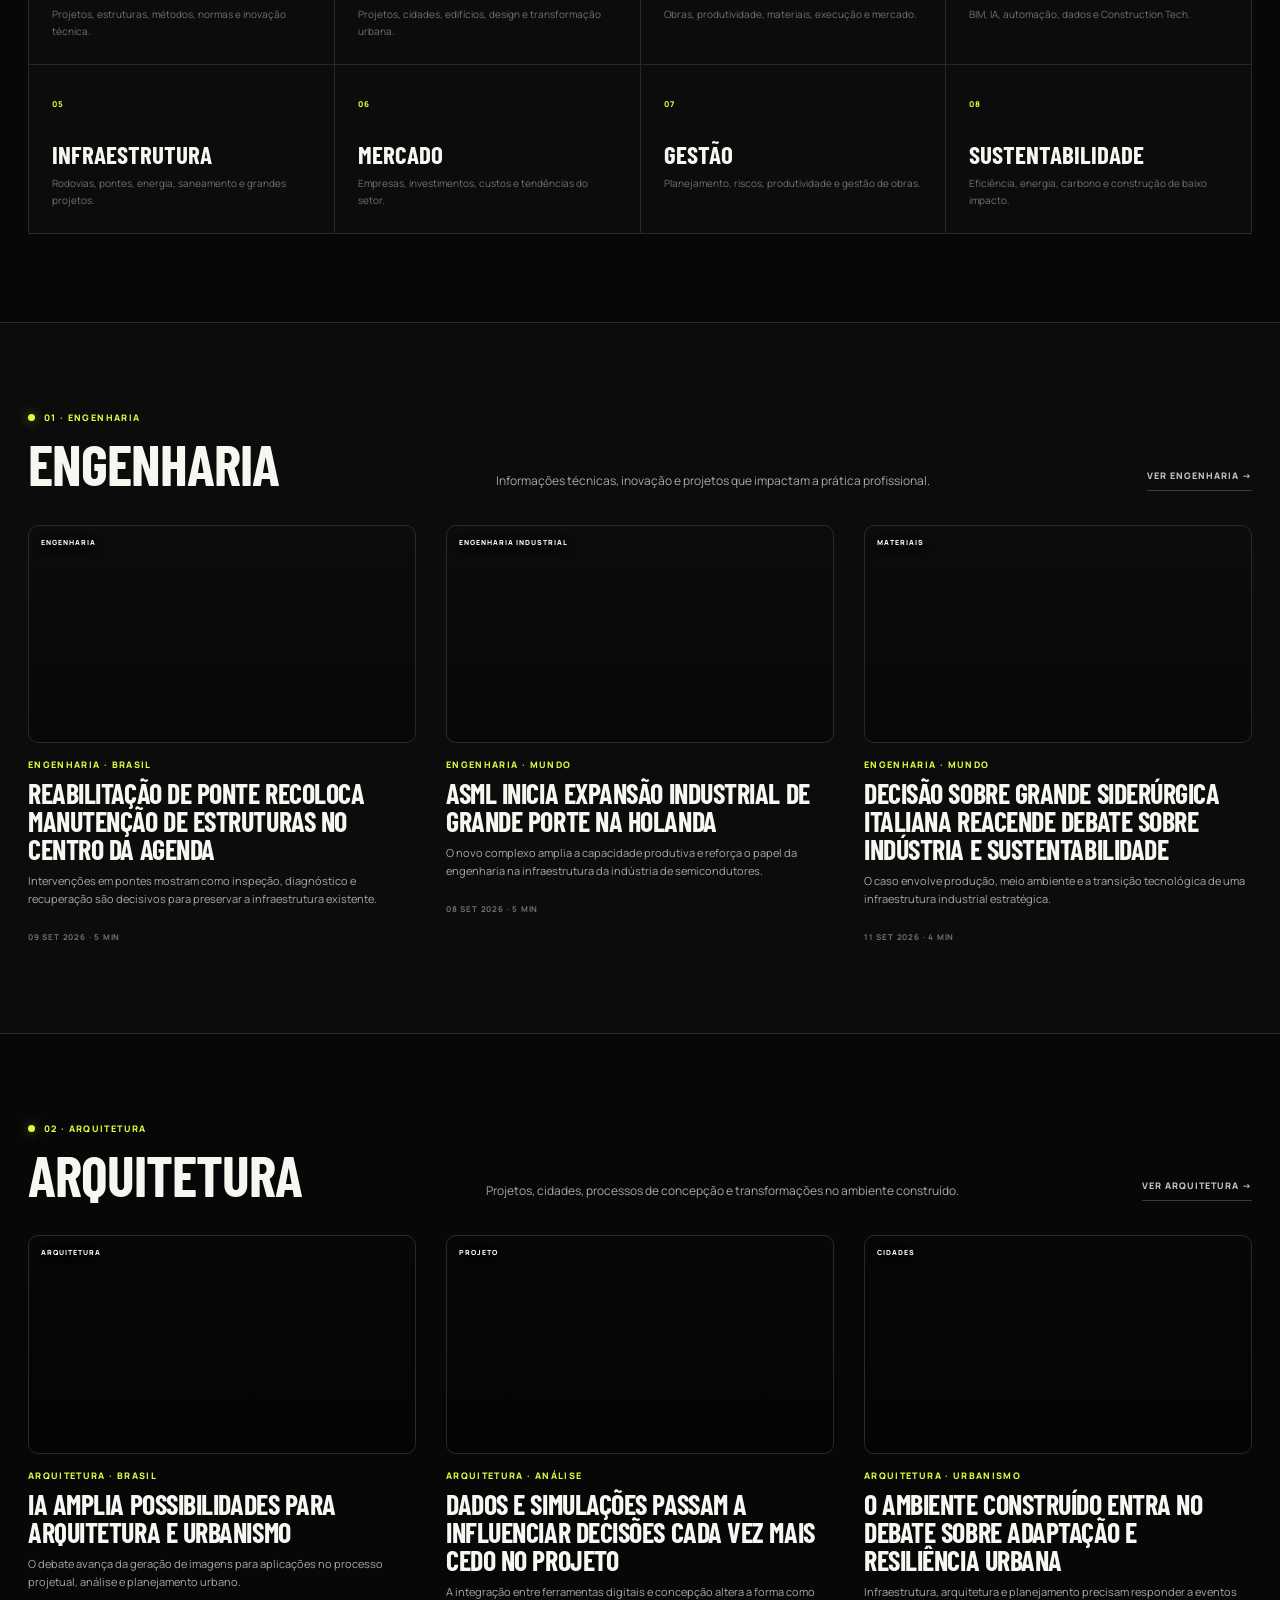
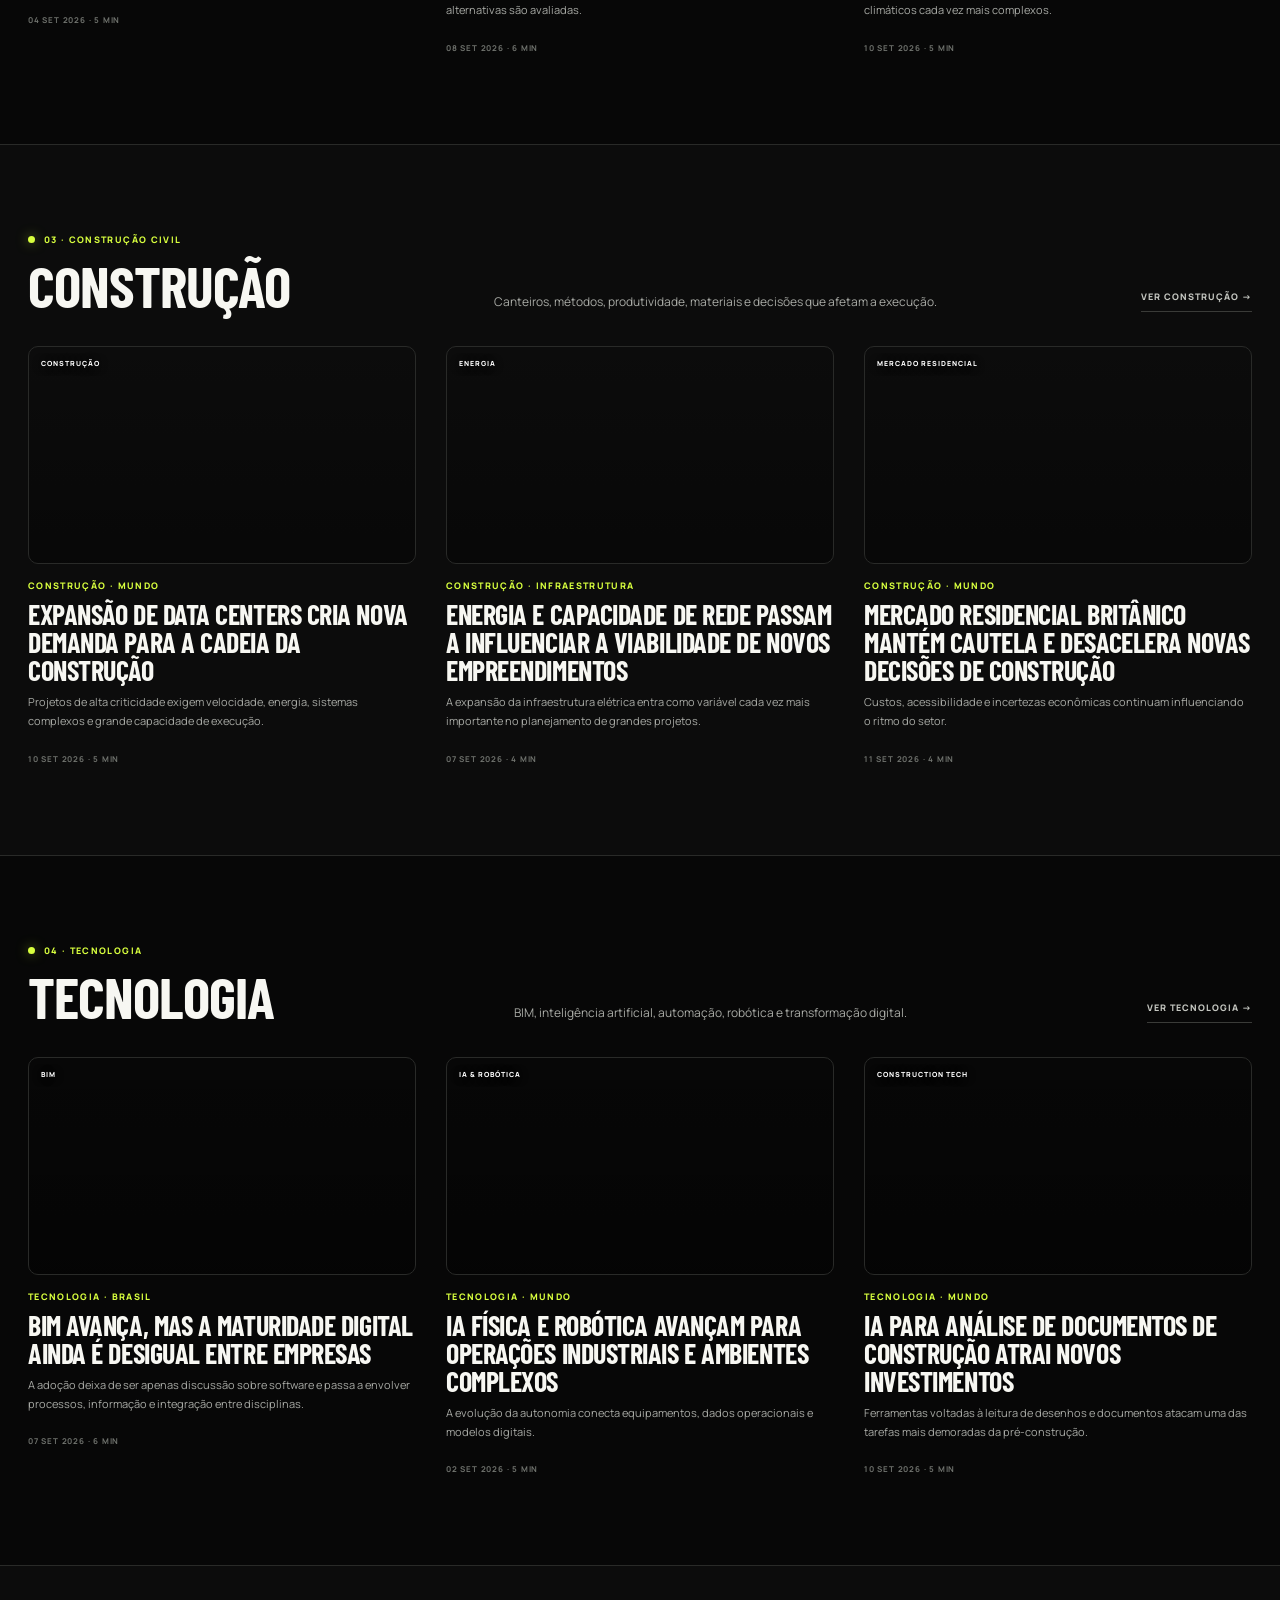
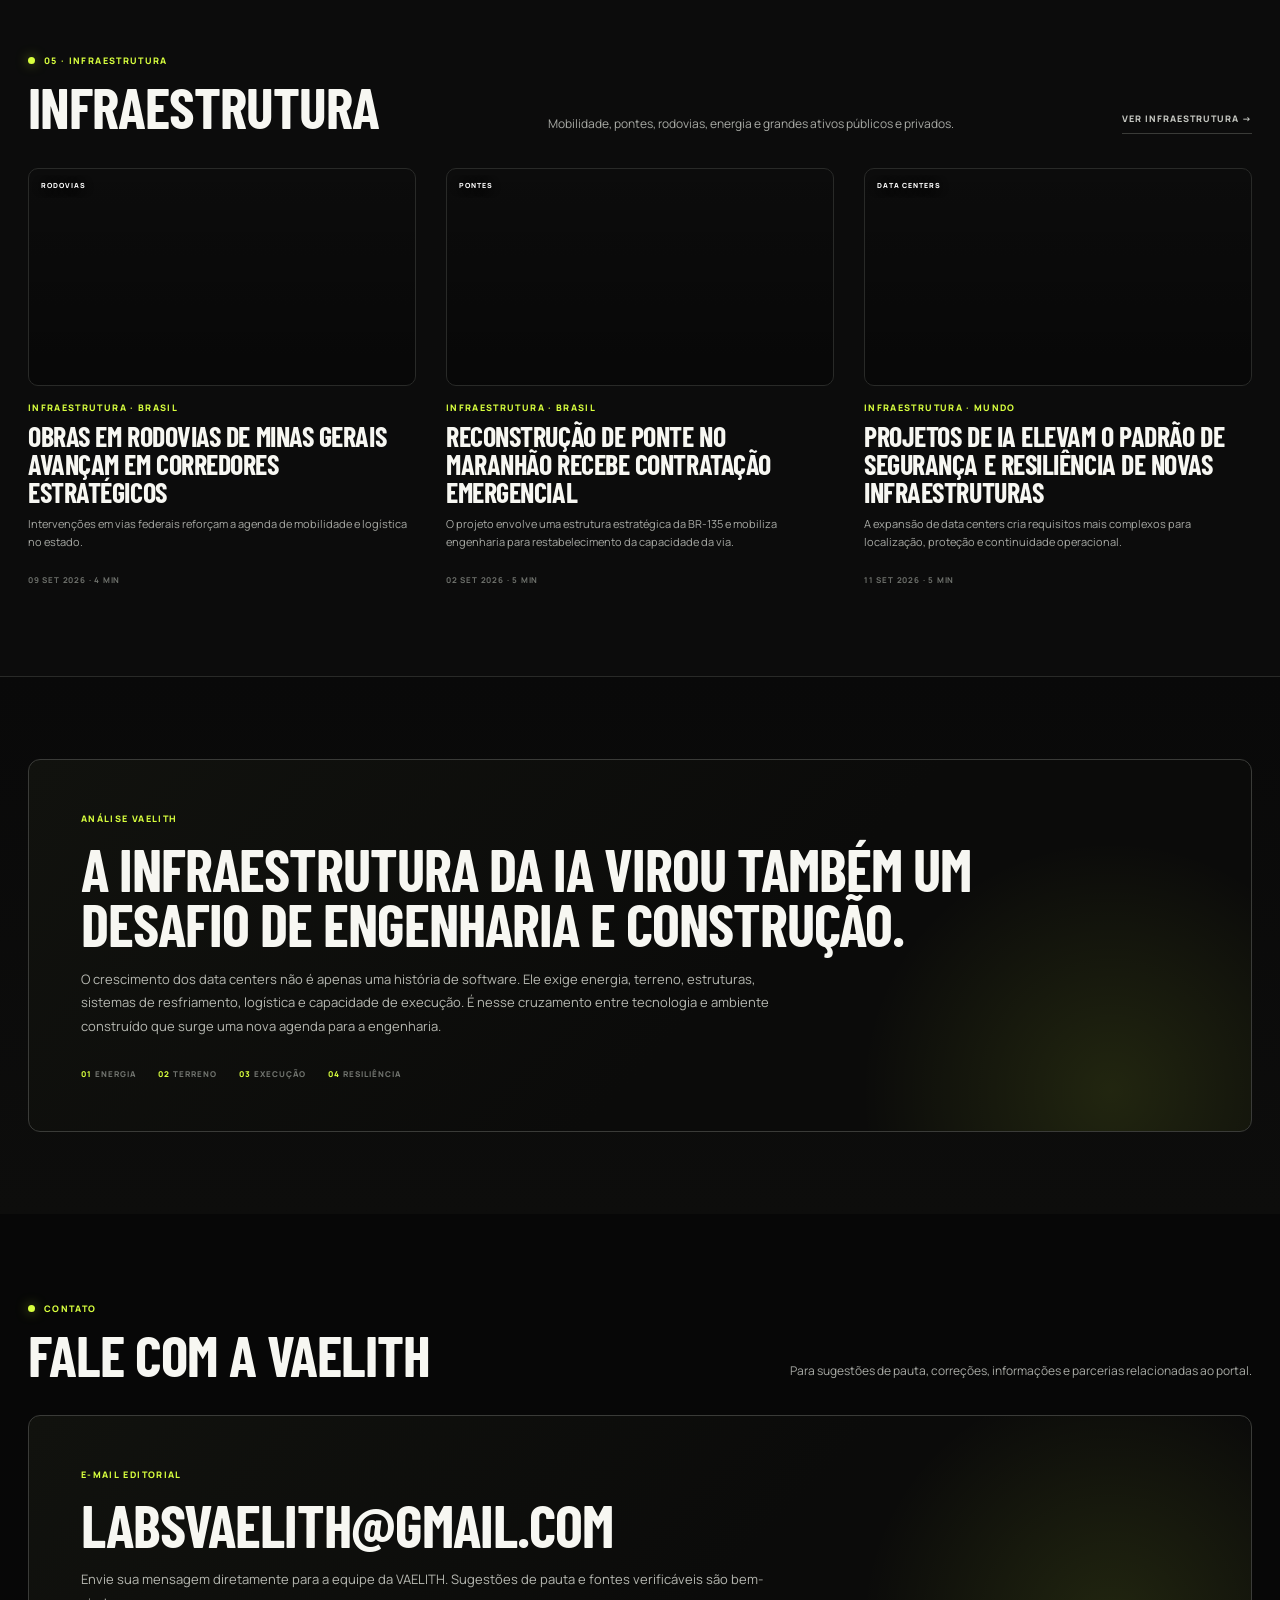
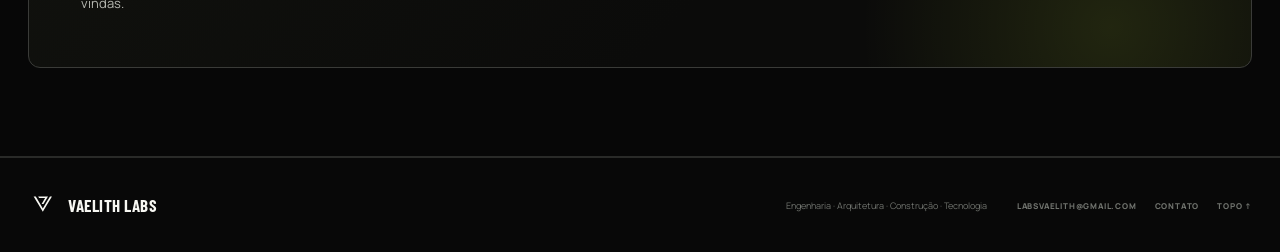
==== commit a9670641: "Reestrutura portal por áreas e mantém leitura dentro da VAELITH" ====
--- a/index.html
+++ b/index.html
@@ -99,12 +99,7 @@
 .article-image{aspect-ratio:16/9;border-radius:10px;background-position:center;background-size:cover;position:relative;overflow:hidden;border:1px solid var(--line)}
 .article-image:before{content:"";position:absolute;inset:0;background:linear-gradient(180deg,rgba(0,0,0,.02),rgba(0,0,0,.38))}
 .article-image b{position:absolute;left:12px;top:12px;z-index:2;font-family:var(--body);font-weight:800;font-size:7px;letter-spacing:1px;color:#fff;text-shadow:0 1px 8px #000}
-.article-card:nth-child(1) .article-image{background-image:url("https://images.unsplash.com/photo-1487958449943-2429e8be8625?auto=format&fit=crop&w=1100&q=86")}
-.article-card:nth-child(2) .article-image{background-image:url("https://images.unsplash.com/photo-1518770660439-4636190af475?auto=format&fit=crop&w=1100&q=86")}
-.article-card:nth-child(3) .article-image{background-image:url("https://images.unsplash.com/photo-1541888946425-d81bb19240f5?auto=format&fit=crop&w=1100&q=86")}
-.article-card:nth-child(4) .article-image{background-image:url("https://images.unsplash.com/photo-1497366754035-f200968a6e72?auto=format&fit=crop&w=1100&q=86")}
-.article-card:nth-child(5) .article-image{background-image:url("https://images.unsplash.com/photo-1486406146926-c627a92ad1ab?auto=format&fit=crop&w=1100&q=86")}
-.article-card:nth-child(6) .article-image{background-image:url("https://images.unsplash.com/photo-1518005020951-eccb494ad742?auto=format&fit=crop&w=1100&q=86")}
+.article-image.eng-1{background-image:url("https://images.unsplash.com/photo-1504917595217-d4dc5ebe6122?auto=format&fit=crop&w=1100&q=88")}.article-image.eng-2{background-image:url("https://images.unsplash.com/photo-1565793298595-6a879b1d9492?auto=format&fit=crop&w=1100&q=88")}.article-image.eng-3{background-image:url("https://images.unsplash.com/photo-1531058020387-3be344556be6?auto=format&fit=crop&w=1100&q=88")}.article-image.arq-1{background-image:url("https://images.unsplash.com/photo-1487958449943-2429e8be8625?auto=format&fit=crop&w=1100&q=88")}.article-image.arq-2{background-image:url("https://images.unsplash.com/photo-1497366754035-f200968a6e72?auto=format&fit=crop&w=1100&q=88")}.article-image.arq-3{background-image:url("https://images.unsplash.com/photo-1511818966892-d7d671e672a2?auto=format&fit=crop&w=1100&q=88")}.article-image.con-1{background-image:url("https://images.unsplash.com/photo-1541888946425-d81bb19240f5?auto=format&fit=crop&w=1100&q=88")}.article-image.con-2{background-image:url("https://images.unsplash.com/photo-1473341304170-971dccb5ac1e?auto=format&fit=crop&w=1100&q=88")}.article-image.con-3{background-image:url("https://images.unsplash.com/photo-1503387762-592deb58ef4e?auto=format&fit=crop&w=1100&q=88")}.article-image.tec-1{background-image:url("https://images.unsplash.com/photo-1552664730-d307ca884978?auto=format&fit=crop&w=1100&q=88")}.article-image.tec-2{background-image:url("https://images.unsplash.com/photo-1485827404703-89b55fcc595e?auto=format&fit=crop&w=1100&q=88")}.article-image.tec-3{background-image:url("https://images.unsplash.com/photo-1454165804606-c3d57bc86b40?auto=format&fit=crop&w=1100&q=88")}.article-image.inf-1{background-image:url("https://images.unsplash.com/photo-1473448912268-2022ce9509d8?auto=format&fit=crop&w=1100&q=88")}.article-image.inf-2{background-image:url("https://images.unsplash.com/photo-1544015759-237f9f1ab2a1?auto=format&fit=crop&w=1100&q=88")}.article-image.inf-3{background-image:url("https://images.unsplash.com/photo-1558494949-ef010cbdcc31?auto=format&fit=crop&w=1100&q=88")}
 .article-card .tag{margin-top:15px}
 .article-card h3{font-family:var(--display);font-weight:700;font-size:28px;line-height:1;letter-spacing:-.45px;text-transform:uppercase;margin:8px 0 9px}
 .article-card p{font-size:11px;line-height:1.7;color:var(--muted);margin:0 0 14px}
@@ -162,29 +157,68 @@
 <a class="header-search" href="#noticias" aria-label="Pesquisar">⌕</a><button class="menu-button" id="menuButton" type="button" aria-expanded="false">Menu</button>
 </div></header>
 <main>
-<section class="hero" id="inicio"><div class="grid-bg" aria-hidden="true"></div><div class="glow" aria-hidden="true"></div><div class="container hero-inner">
-<div class="eyebrow">Portal VAELITH · Informação para o ambiente construído</div>
-<h1>O setor em movimento. <em>Decisões em contexto.</em></h1>
-<p class="hero-intro">Notícias nacionais e internacionais, análises e conhecimento para profissionais que projetam, constroem, gerenciam e transformam o ambiente construído.</p>
+<section class="hero" id="inicio"><div class="grid-bg"></div><div class="glow"></div><div class="container hero-inner">
+<div class="eyebrow">VAELITH NEWSROOM</div><h1>O ambiente construído<br><em>em foco.</em></h1>
+<p class="hero-intro">Notícias e análises sobre engenharia, arquitetura, construção, infraestrutura e tecnologia. Conteúdo organizado por área — para que cada assunto tenha seu próprio contexto.</p>
 <div class="feature-grid">
-<article class="lead"><a href="https://www.confea.org.br/bim-avanca-nos-canteiros-mas-para-maioria-ainda-e-novidade" target="_blank" rel="noopener noreferrer"><div class="lead-image"></div><div class="tag">TECNOLOGIA · DESTAQUE</div><h2>BIM avança nos canteiros, mas a maior parte do setor ainda está no início da jornada digital</h2><p>Dados divulgados pelo Sistema Confea/Crea indicam que a digitalização da construção brasileira continua em evolução: enquanto IA e gêmeos digitais ganham espaço no debate, muitos profissionais ainda estão nas primeiras etapas de adoção do BIM.</p><span class="meta">07 ago 2026 · Fonte: Confea</span></a></article>
+<article class="lead"><a href="/noticias/bim-avanca-nos-canteiros"><div class="lead-image"></div><div class="tag">TECNOLOGIA · DESTAQUE</div><h2>BIM avança nos canteiros, mas o setor ainda enfrenta uma jornada desigual de digitalização</h2><p>O debate sobre BIM, IA e dados cresce no Brasil. A VAELITH contextualiza o que isso significa para projeto, coordenação e execução.</p><span class="meta">07 set 2026 · 6 min de leitura</span></a></article>
 <div class="side">
-<article class="side-story"><a href="https://www.reuters.com/business/media-telecom/google-invest-15-billion-ai-infrastructure-finland-2026-09-09/" target="_blank" rel="noopener noreferrer"><div class="side-image"></div></a><div><a href="https://www.reuters.com/business/media-telecom/google-invest-15-billion-ai-infrastructure-finland-2026-09-09/" target="_blank" rel="noopener noreferrer"><div class="tag">INFRAESTRUTURA · MUNDO</div><h3>Google anuncia US$ 15 bilhões para ampliar infraestrutura de IA na Finlândia</h3><span class="meta">09 set 2026 · Fonte: Reuters</span></a></div></article>
-<article class="side-story"><a href="https://www.gov.br/transportes/pt-br/assuntos/noticias-/avisos-de-pauta/ministerio-dos-transportes-entrega-e-vistoria-obras-nas-brs-381-040-e-265-em-minas-gerais/" target="_blank" rel="noopener noreferrer"><div class="side-image"></div></a><div><a href="https://www.gov.br/transportes/pt-br/assuntos/noticias-/avisos-de-pauta/ministerio-dos-transportes-entrega-e-vistoria-obras-nas-brs-381-040-e-265-em-minas-gerais/" target="_blank" rel="noopener noreferrer"><div class="tag">INFRAESTRUTURA · BRASIL</div><h3>Obras nas BRs-381, 040 e 265 colocam infraestrutura mineira no radar da semana</h3><span class="meta">03 set 2026 · Fonte: Ministério dos Transportes</span></a></div></article>
+<article class="side-story"><a href="/noticias/infraestrutura-ia-data-centers"><div class="side-image"></div></a><div><a href="/noticias/infraestrutura-ia-data-centers"><div class="tag">INFRAESTRUTURA · MUNDO</div><h3>A corrida pela IA transforma data centers em uma nova fronteira da infraestrutura</h3><span class="meta">10 set 2026 · 5 min</span></a></div></article>
+<article class="side-story"><a href="/noticias/brs-minas-gerais-obras"><div class="side-image"></div></a><div><a href="/noticias/brs-minas-gerais-obras"><div class="tag">INFRAESTRUTURA · BRASIL</div><h3>Obras nas rodovias mineiras colocam logística e mobilidade no centro da agenda</h3><span class="meta">09 set 2026 · 4 min</span></a></div></article>
 </div></div></div></section>
-<div class="ticker" aria-hidden="true"><div class="ticker-track"><span><b>+</b> Engenharia</span><span><b>+</b> Arquitetura</span><span><b>+</b> Construção civil</span><span><b>+</b> Infraestrutura</span><span><b>+</b> Mercado</span><span><b>+</b> Indústria</span><span><b>+</b> Tecnologia</span><span><b>+</b> BIM</span><span><b>+</b> Gestão de obras</span><span><b>+</b> Engenharia</span><span><b>+</b> Arquitetura</span><span><b>+</b> Construção civil</span><span><b>+</b> Infraestrutura</span><span><b>+</b> Mercado</span><span><b>+</b> Indústria</span><span><b>+</b> Tecnologia</span><span><b>+</b> BIM</span><span><b>+</b> Gestão de obras</span></div></div>
-<section class="section" id="noticias"><div class="container"><div class="section-head"><div><div class="eyebrow">Atualização</div><h2>Últimas publicações</h2></div><a class="view-all" href="#noticias">Ver todas →</a></div><div class="articles">
-<article class="article-card" id="arquitetura"><a href="https://caubr.gov.br/inteligencia-artificial-amplia-possibilidade-para-arquitetura-e-urbanismo/" target="_blank" rel="noopener noreferrer"><div class="article-image"><b>ARQUITETURA</b></div><div class="tag">ARQUITETURA · BRASIL</div><h3>IA amplia possibilidades para arquitetura e urbanismo, diz debate do CAU/BR</h3><p>Especialistas discutem o uso de IA além da geração de imagens, com aplicações no processo projetual, planejamento urbano e apoio à tomada de decisão — mantendo a responsabilidade final com o profissional.</p><span class="meta">04 set 2026 · Fonte: CAU/BR</span></a></article>
-<article class="article-card" id="tecnologia"><a href="https://www.caterpillar.com/en/news/corporate-press-releases/h/caterpillar-and-fieldai-advance-ai-powered-industrial-innovation.html" target="_blank" rel="noopener noreferrer"><div class="article-image"><b>TECNOLOGIA</b></div><div class="tag">TECNOLOGIA · MUNDO</div><h3>Caterpillar e FieldAI avançam em autonomia, robótica e gêmeos digitais</h3><p>A parceria combina IA física, dados operacionais, robótica e digital twins para aumentar segurança, visibilidade e produtividade em operações industriais e canteiros.</p><span class="meta">02 set 2026 · Fonte: Caterpillar</span></a></article>
-<article class="article-card" id="construcao"><a href="https://www.gov.br/transportes/pt-br/assuntos/noticias-/2026/09/ministerio-dos-transportes-inicia-reconstrucao-da-ponte-estreito-dos-mosquitos-em-10-de-setembro" target="_blank" rel="noopener noreferrer"><div class="article-image"><b>INFRA</b></div><div class="tag">INFRAESTRUTURA · BRASIL</div><h3>Reconstrução da Ponte Estreito dos Mosquitos terá contratação emergencial de R$ 176,7 milhões</h3><p>O Ministério dos Transportes e o DNIT concluíram a contratação emergencial para reconstrução do lado esquerdo da estrutura na BR-135, no Maranhão.</p><span class="meta">02 set 2026 · Fonte: Ministério dos Transportes</span></a></article>
-<article class="article-card" id="engenharia"><a href="https://www.reuters.com/business/asml-breaks-ground-new-manufacturing-facilities-major-expansion-2026-09-08/" target="_blank" rel="noopener noreferrer"><div class="article-image"><b>INDÚSTRIA</b></div><div class="tag">INDÚSTRIA · MUNDO</div><h3>ASML inicia grande expansão industrial na Holanda para atender demanda impulsionada pela IA</h3><p>O novo complexo de manufatura BIC North inclui áreas de logística, escritórios e ambientes de produção avançada, com a primeira fase prevista para conclusão em 2029.</p><span class="meta">08 set 2026 · Fonte: Reuters</span></a></article>
-<article class="article-card"><a href="https://www.gov.br/dnit/pt-br/assuntos/noticias-periodo-eleitoral" target="_blank" rel="noopener noreferrer"><div class="article-image"><b>ENGENHARIA</b></div><div class="tag">ENGENHARIA · BRASIL</div><h3>Ponte sobre o Rio Ibicuí, na BR-293, é totalmente liberada após serviços de reabilitação</h3><p>O DNIT informou a liberação integral da travessia no Rio Grande do Sul, após intervenções de recuperação na estrutura.</p><span class="meta">09 set 2026 · Fonte: DNIT</span></a></article>
-<article class="article-card"><a href="https://www.reuters.com/business/media-telecom/google-invest-15-billion-ai-infrastructure-finland-2026-09-09/" target="_blank" rel="noopener noreferrer"><div class="article-image"><b>CONSTRUÇÃO</b></div><div class="tag">MERCADO · MUNDO</div><h3>Infraestrutura para IA acelera corrida por energia, terrenos e capacidade de construção</h3><p>Grandes investimentos em data centers reforçam um novo ciclo de demanda por obras, redes elétricas, geração e soluções de resfriamento.</p><span class="meta">09 set 2026 · Fonte: Reuters</span></a></article>
-</div></div></section>
-<section class="section alt"><div class="container"><div class="section-head"><div><div class="eyebrow">Explore por tema</div><h2>Onde você quer olhar?</h2></div><p>Uma leitura organizada do ambiente construído, do projeto à execução e das tendências que estão mudando o setor.</p></div><div class="categories"><a class="category" href="#engenharia"><span>01</span><h3>Engenharia</h3><p>Projetos, disciplinas, normas, métodos e decisões técnicas.</p></a><a class="category" href="#arquitetura"><span>02</span><h3>Arquitetura</h3><p>Conceito, projeto, materiais, operação e ambiente construído.</p></a><a class="category" href="#construcao"><span>03</span><h3>Construção Civil</h3><p>Obras, produtividade, planejamento, execução e qualidade.</p></a><a class="category" href="#analises"><span>04</span><h3>Infraestrutura</h3><p>Grandes projetos, mobilidade, energia, saneamento e cidades.</p></a><a class="category" href="#analises"><span>05</span><h3>Mercado</h3><p>Empresas, investimentos, custos, tendências e negócios.</p></a><a class="category" href="#analises"><span>06</span><h3>Indústria</h3><p>Industrialização, fábricas, processos e engenharia industrial.</p></a><a class="category" href="#analises" id="tecnologia"><span>07</span><h3>Tecnologia</h3><p>BIM, dados, automação, IA e transformação digital.</p></a><a class="category" href="#analises"><span>08</span><h3>Gestão de Obras</h3><p>Planejamento, riscos, contratos, custos, prazo e controle.</p></a></div></div></section>
-<section class="analysis" id="analises"><div class="container"><a href="https://www.reuters.com/commentary/breakingviews/ai-construction-crunch-widens-credit-fault-lines-2026-09-08/" target="_blank" rel="noopener noreferrer"><div class="analysis-box"><div class="label">Análise VAELITH · EM PAUTA</div><h2>A infraestrutura da IA virou também um problema de engenharia, energia e execução.</h2><p>A expansão global de data centers está encontrando gargalos de energia, cadeia de suprimentos, licenciamento e financiamento. Para a construção, o movimento abre uma nova frente de demanda — mas também aumenta a complexidade de planejar e executar megaprojetos com infraestrutura crítica.</p><div class="analysis-meta"><span><b>01</b> Energia</span><span><b>02</b> Licenciamento</span><span><b>03</b> Execução</span><span><b>04</b> Financiamento</span></div></div></a></div></section>
-<section class="section"><div class="container newsletter"><div><div class="eyebrow">VAELITH Briefing</div><h2>As principais movimentações do setor, sem ruído.</h2><p>Receba futuramente uma seleção das notícias, análises e conteúdos mais relevantes para engenharia, arquitetura e construção.</p></div><div class="subscribe"><label for="email">Seu e-mail</label><div class="subscribe-row"><input id="email" type="email" placeholder="nome@empresa.com"><button class="button button-primary" type="button" onclick="alert('Cadastro será ativado na próxima versão do portal.')">Quero receber</button></div></div></div></section>
-<section class="section alt" id="contato"><div class="container"><div class="section-head"><div><div class="eyebrow">Contato</div><h2>Fale com a VAELITH</h2></div><p>Para sugestões de pauta, correções, informações, parcerias ou outros assuntos relacionados ao portal.</p></div><div class="analysis-box"><div class="label">E-mail oficial</div><h2><a href="mailto:labsvaelith@gmail.com">labsvaelith@gmail.com</a></h2><p>Envie sua mensagem diretamente para o e-mail da VAELITH. Para sugestões de notícias, se possível, inclua a fonte ou referência original da informação.</p><div class="analysis-meta"><span><b>→</b> Sugestões de pauta</span><span><b>→</b> Correções</span><span><b>→</b> Parcerias</span></div></div></div></section>
+
+<div class="ticker"><div class="ticker-track"><span><b>AGORA</b> · Engenharia, arquitetura e construção</span><span><b>DESTAQUE</b> · Conteúdo organizado por especialidade</span><span><b>VAELITH</b> · Notícias · Contexto · Análise</span><span><b>AGORA</b> · Engenharia, arquitetura e construção</span><span><b>DESTAQUE</b> · Conteúdo organizado por especialidade</span><span><b>VAELITH</b> · Notícias · Contexto · Análise</span></div></div>
+
+<section class="section" id="noticias"><div class="container"><div class="section-head"><div><div class="eyebrow">Navegue por área</div><h2>Notícias por ramo</h2></div><p>Cada área possui sua própria seleção editorial. Engenharia não é arquitetura; arquitetura não é tecnologia; e a organização do portal precisa refletir isso.</p></div>
+<div class="categories">
+<a class="category" href="#engenharia"><span>01</span><h3>Engenharia</h3><p>Projetos, estruturas, métodos, normas e inovação técnica.</p></a>
+<a class="category" href="#arquitetura"><span>02</span><h3>Arquitetura</h3><p>Projetos, cidades, edifícios, design e transformação urbana.</p></a>
+<a class="category" href="#construcao"><span>03</span><h3>Construção</h3><p>Obras, produtividade, materiais, execução e mercado.</p></a>
+<a class="category" href="#tecnologia"><span>04</span><h3>Tecnologia</h3><p>BIM, IA, automação, dados e Construction Tech.</p></a>
+<a class="category" href="#infraestrutura"><span>05</span><h3>Infraestrutura</h3><p>Rodovias, pontes, energia, saneamento e grandes projetos.</p></a>
+<a class="category" href="#mercado"><span>06</span><h3>Mercado</h3><p>Empresas, investimentos, custos e tendências do setor.</p></a>
+<a class="category" href="#gestao"><span>07</span><h3>Gestão</h3><p>Planejamento, riscos, produtividade e gestão de obras.</p></a>
+<a class="category" href="#sustentabilidade"><span>08</span><h3>Sustentabilidade</h3><p>Eficiência, energia, carbono e construção de baixo impacto.</p></a>
+</div></div></section>
+
+<section class="section alt" id="engenharia"><div class="container"><div class="section-head"><div><div class="eyebrow">01 · Engenharia</div><h2>Engenharia</h2></div><p>Informações técnicas, inovação e projetos que impactam a prática profissional.</p><a class="view-all" href="/categoria/engenharia">Ver engenharia →</a></div>
+<div class="articles">
+<article class="article-card"><a href="/noticias/reabilitacao-ponte-rio-ibicui"><div class="article-image eng-1"><b>ENGENHARIA</b></div><div class="tag">ENGENHARIA · BRASIL</div><h3>Reabilitação de ponte recoloca manutenção de estruturas no centro da agenda</h3><p>Intervenções em pontes mostram como inspeção, diagnóstico e recuperação são decisivos para preservar a infraestrutura existente.</p><span class="meta">09 set 2026 · 5 min</span></a></article>
+<article class="article-card"><a href="/noticias/asml-expansao-industrial"><div class="article-image eng-2"><b>ENGENHARIA INDUSTRIAL</b></div><div class="tag">ENGENHARIA · MUNDO</div><h3>ASML inicia expansão industrial de grande porte na Holanda</h3><p>O novo complexo amplia a capacidade produtiva e reforça o papel da engenharia na infraestrutura da indústria de semicondutores.</p><span class="meta">08 set 2026 · 5 min</span></a></article>
+<article class="article-card"><a href="/noticias/aco-industria-italia"><div class="article-image eng-3"><b>MATERIAIS</b></div><div class="tag">ENGENHARIA · MUNDO</div><h3>Decisão sobre grande siderúrgica italiana reacende debate sobre indústria e sustentabilidade</h3><p>O caso envolve produção, meio ambiente e a transição tecnológica de uma infraestrutura industrial estratégica.</p><span class="meta">11 set 2026 · 4 min</span></a></article>
+</div></div></section>
+
+<section class="section" id="arquitetura"><div class="container"><div class="section-head"><div><div class="eyebrow">02 · Arquitetura</div><h2>Arquitetura</h2></div><p>Projetos, cidades, processos de concepção e transformações no ambiente construído.</p><a class="view-all" href="/categoria/arquitetura">Ver arquitetura →</a></div>
+<div class="articles">
+<article class="article-card"><a href="/noticias/ia-arquitetura-urbanismo"><div class="article-image arq-1"><b>ARQUITETURA</b></div><div class="tag">ARQUITETURA · BRASIL</div><h3>IA amplia possibilidades para arquitetura e urbanismo</h3><p>O debate avança da geração de imagens para aplicações no processo projetual, análise e planejamento urbano.</p><span class="meta">04 set 2026 · 5 min</span></a></article>
+<article class="article-card"><a href="/noticias/arquitetura-dados-projeto"><div class="article-image arq-2"><b>PROJETO</b></div><div class="tag">ARQUITETURA · ANÁLISE</div><h3>Dados e simulações passam a influenciar decisões cada vez mais cedo no projeto</h3><p>A integração entre ferramentas digitais e concepção altera a forma como alternativas são avaliadas.</p><span class="meta">08 set 2026 · 6 min</span></a></article>
+<article class="article-card"><a href="/noticias/cidades-ambiente-construido"><div class="article-image arq-3"><b>CIDADES</b></div><div class="tag">ARQUITETURA · URBANISMO</div><h3>O ambiente construído entra no debate sobre adaptação e resiliência urbana</h3><p>Infraestrutura, arquitetura e planejamento precisam responder a eventos climáticos cada vez mais complexos.</p><span class="meta">10 set 2026 · 5 min</span></a></article>
+</div></div></section>
+
+<section class="section alt" id="construcao"><div class="container"><div class="section-head"><div><div class="eyebrow">03 · Construção Civil</div><h2>Construção</h2></div><p>Canteiros, métodos, produtividade, materiais e decisões que afetam a execução.</p><a class="view-all" href="/categoria/construcao">Ver construção →</a></div>
+<div class="articles">
+<article class="article-card"><a href="/noticias/data-centers-demanda-construcao"><div class="article-image con-1"><b>CONSTRUÇÃO</b></div><div class="tag">CONSTRUÇÃO · MUNDO</div><h3>Expansão de data centers cria nova demanda para a cadeia da construção</h3><p>Projetos de alta criticidade exigem velocidade, energia, sistemas complexos e grande capacidade de execução.</p><span class="meta">10 set 2026 · 5 min</span></a></article>
+<article class="article-card"><a href="/noticias/infraestrutura-energia-custos"><div class="article-image con-2"><b>ENERGIA</b></div><div class="tag">CONSTRUÇÃO · INFRAESTRUTURA</div><h3>Energia e capacidade de rede passam a influenciar a viabilidade de novos empreendimentos</h3><p>A expansão da infraestrutura elétrica entra como variável cada vez mais importante no planejamento de grandes projetos.</p><span class="meta">07 set 2026 · 4 min</span></a></article>
+<article class="article-card"><a href="/noticias/mercado-residencial-reino-unido"><div class="article-image con-3"><b>MERCADO RESIDENCIAL</b></div><div class="tag">CONSTRUÇÃO · MUNDO</div><h3>Mercado residencial britânico mantém cautela e desacelera novas decisões de construção</h3><p>Custos, acessibilidade e incertezas econômicas continuam influenciando o ritmo do setor.</p><span class="meta">11 set 2026 · 4 min</span></a></article>
+</div></div></section>
+
+<section class="section" id="tecnologia"><div class="container"><div class="section-head"><div><div class="eyebrow">04 · Tecnologia</div><h2>Tecnologia</h2></div><p>BIM, inteligência artificial, automação, robótica e transformação digital.</p><a class="view-all" href="/categoria/tecnologia">Ver tecnologia →</a></div>
+<div class="articles">
+<article class="article-card"><a href="/noticias/bim-avanca-nos-canteiros"><div class="article-image tec-1"><b>BIM</b></div><div class="tag">TECNOLOGIA · BRASIL</div><h3>BIM avança, mas a maturidade digital ainda é desigual entre empresas</h3><p>A adoção deixa de ser apenas discussão sobre software e passa a envolver processos, informação e integração entre disciplinas.</p><span class="meta">07 set 2026 · 6 min</span></a></article>
+<article class="article-card"><a href="/noticias/fieldai-caterpillar"><div class="article-image tec-2"><b>IA & ROBÓTICA</b></div><div class="tag">TECNOLOGIA · MUNDO</div><h3>IA física e robótica avançam para operações industriais e ambientes complexos</h3><p>A evolução da autonomia conecta equipamentos, dados operacionais e modelos digitais.</p><span class="meta">02 set 2026 · 5 min</span></a></article>
+<article class="article-card"><a href="/noticias/wyre-ia-documentos"><div class="article-image tec-3"><b>CONSTRUCTION TECH</b></div><div class="tag">TECNOLOGIA · MUNDO</div><h3>IA para análise de documentos de construção atrai novos investimentos</h3><p>Ferramentas voltadas à leitura de desenhos e documentos atacam uma das tarefas mais demoradas da pré-construção.</p><span class="meta">10 set 2026 · 5 min</span></a></article>
+</div></div></section>
+
+<section class="section alt" id="infraestrutura"><div class="container"><div class="section-head"><div><div class="eyebrow">05 · Infraestrutura</div><h2>Infraestrutura</h2></div><p>Mobilidade, pontes, rodovias, energia e grandes ativos públicos e privados.</p><a class="view-all" href="/categoria/infraestrutura">Ver infraestrutura →</a></div>
+<div class="articles">
+<article class="article-card"><a href="/noticias/brs-minas-gerais-obras"><div class="article-image inf-1"><b>RODOVIAS</b></div><div class="tag">INFRAESTRUTURA · BRASIL</div><h3>Obras em rodovias de Minas Gerais avançam em corredores estratégicos</h3><p>Intervenções em vias federais reforçam a agenda de mobilidade e logística no estado.</p><span class="meta">09 set 2026 · 4 min</span></a></article>
+<article class="article-card"><a href="/noticias/ponte-estreito-mosquitos"><div class="article-image inf-2"><b>PONTES</b></div><div class="tag">INFRAESTRUTURA · BRASIL</div><h3>Reconstrução de ponte no Maranhão recebe contratação emergencial</h3><p>O projeto envolve uma estrutura estratégica da BR-135 e mobiliza engenharia para restabelecimento da capacidade da via.</p><span class="meta">02 set 2026 · 5 min</span></a></article>
+<article class="article-card"><a href="/noticias/infraestrutura-ia-data-centers"><div class="article-image inf-3"><b>DATA CENTERS</b></div><div class="tag">INFRAESTRUTURA · MUNDO</div><h3>Projetos de IA elevam o padrão de segurança e resiliência de novas infraestruturas</h3><p>A expansão de data centers cria requisitos mais complexos para localização, proteção e continuidade operacional.</p><span class="meta">11 set 2026 · 5 min</span></a></article>
+</div></div></section>
+
+<section class="analysis" id="analises"><div class="container"><a href="/analises/infraestrutura-da-ia"><div class="analysis-box"><div class="label">Análise VAELITH</div><h2>A infraestrutura da IA virou também um desafio de engenharia e construção.</h2><p>O crescimento dos data centers não é apenas uma história de software. Ele exige energia, terreno, estruturas, sistemas de resfriamento, logística e capacidade de execução. É nesse cruzamento entre tecnologia e ambiente construído que surge uma nova agenda para a engenharia.</p><div class="analysis-meta"><span><b>01</b> Energia</span><span><b>02</b> Terreno</span><span><b>03</b> Execução</span><span><b>04</b> Resiliência</span></div></div></a></div></section>
+
+<section class="section" id="contato"><div class="container"><div class="section-head"><div><div class="eyebrow">Contato</div><h2>Fale com a VAELITH</h2></div><p>Para sugestões de pauta, correções, informações e parcerias relacionadas ao portal.</p></div><div class="analysis-box"><div class="label">E-mail editorial</div><h2><a href="mailto:labsvaelith@gmail.com">labsvaelith@gmail.com</a></h2><p>Envie sua mensagem diretamente para a equipe da VAELITH. Sugestões de pauta e fontes verificáveis são bem-vindas.</p></div></div></section>
 </main>
 <footer class="footer"><div class="container footer-inner"><div class="footer-brand"><svg class="brand-symbol" viewBox="0 0 1280 1280"><use href="#vaelith-mark"/></svg><strong>VAELITH LABS</strong></div><p>Engenharia · Arquitetura · Construção · Tecnologia</p><div class="footer-links"><a href="mailto:labsvaelith@gmail.com">labsvaelith@gmail.com</a><a href="#contato">Contato</a><a href="#inicio">Topo ↑</a></div></div></footer>
 <script>const header=document.getElementById('header');const menu=document.getElementById('menuButton');const update=()=>header.classList.toggle('scrolled',window.scrollY>20);window.addEventListener('scroll',update,{passive:true});update();menu.addEventListener('click',()=>{const open=header.classList.toggle('open');menu.setAttribute('aria-expanded',String(open));menu.textContent=open?'Fechar':'Menu'});document.querySelectorAll('.nav a').forEach(a=>a.addEventListener('click',()=>{header.classList.remove('open');menu.setAttribute('aria-expanded','false');menu.textContent='Menu'}));</script>
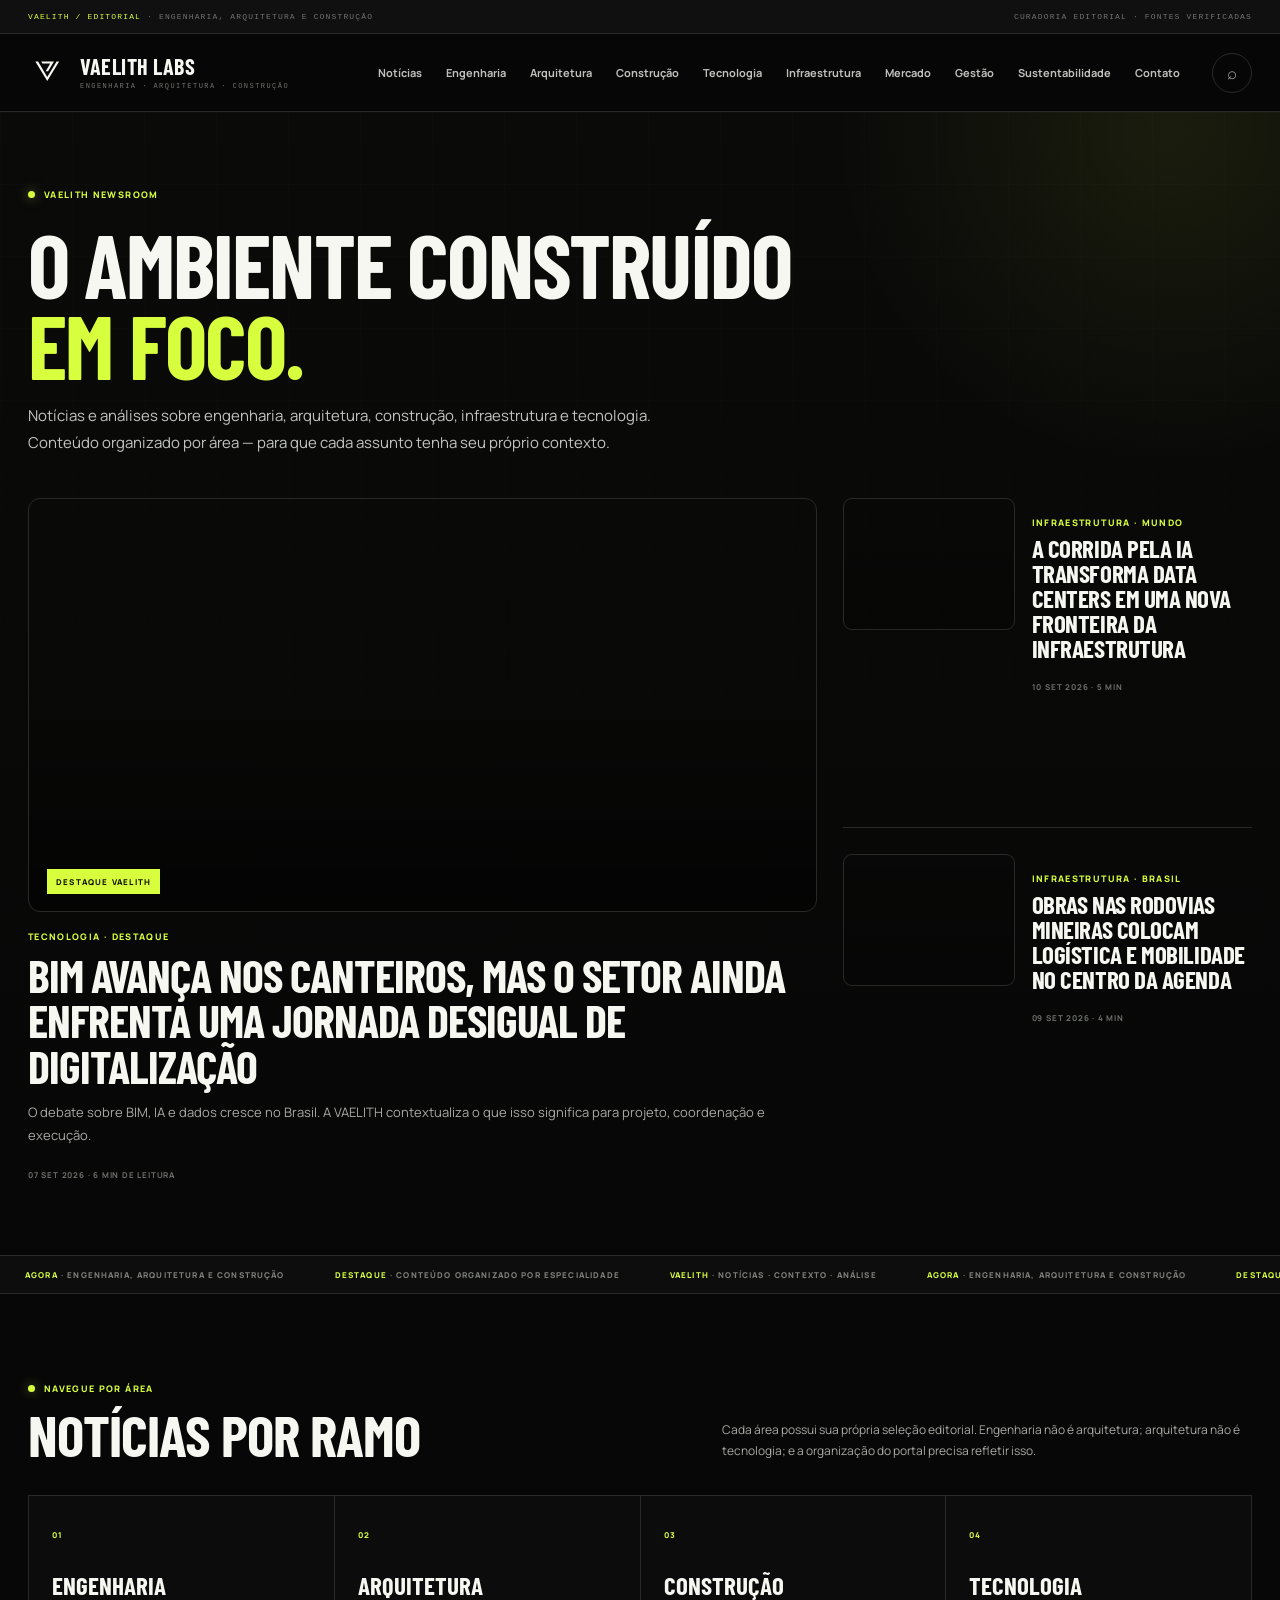
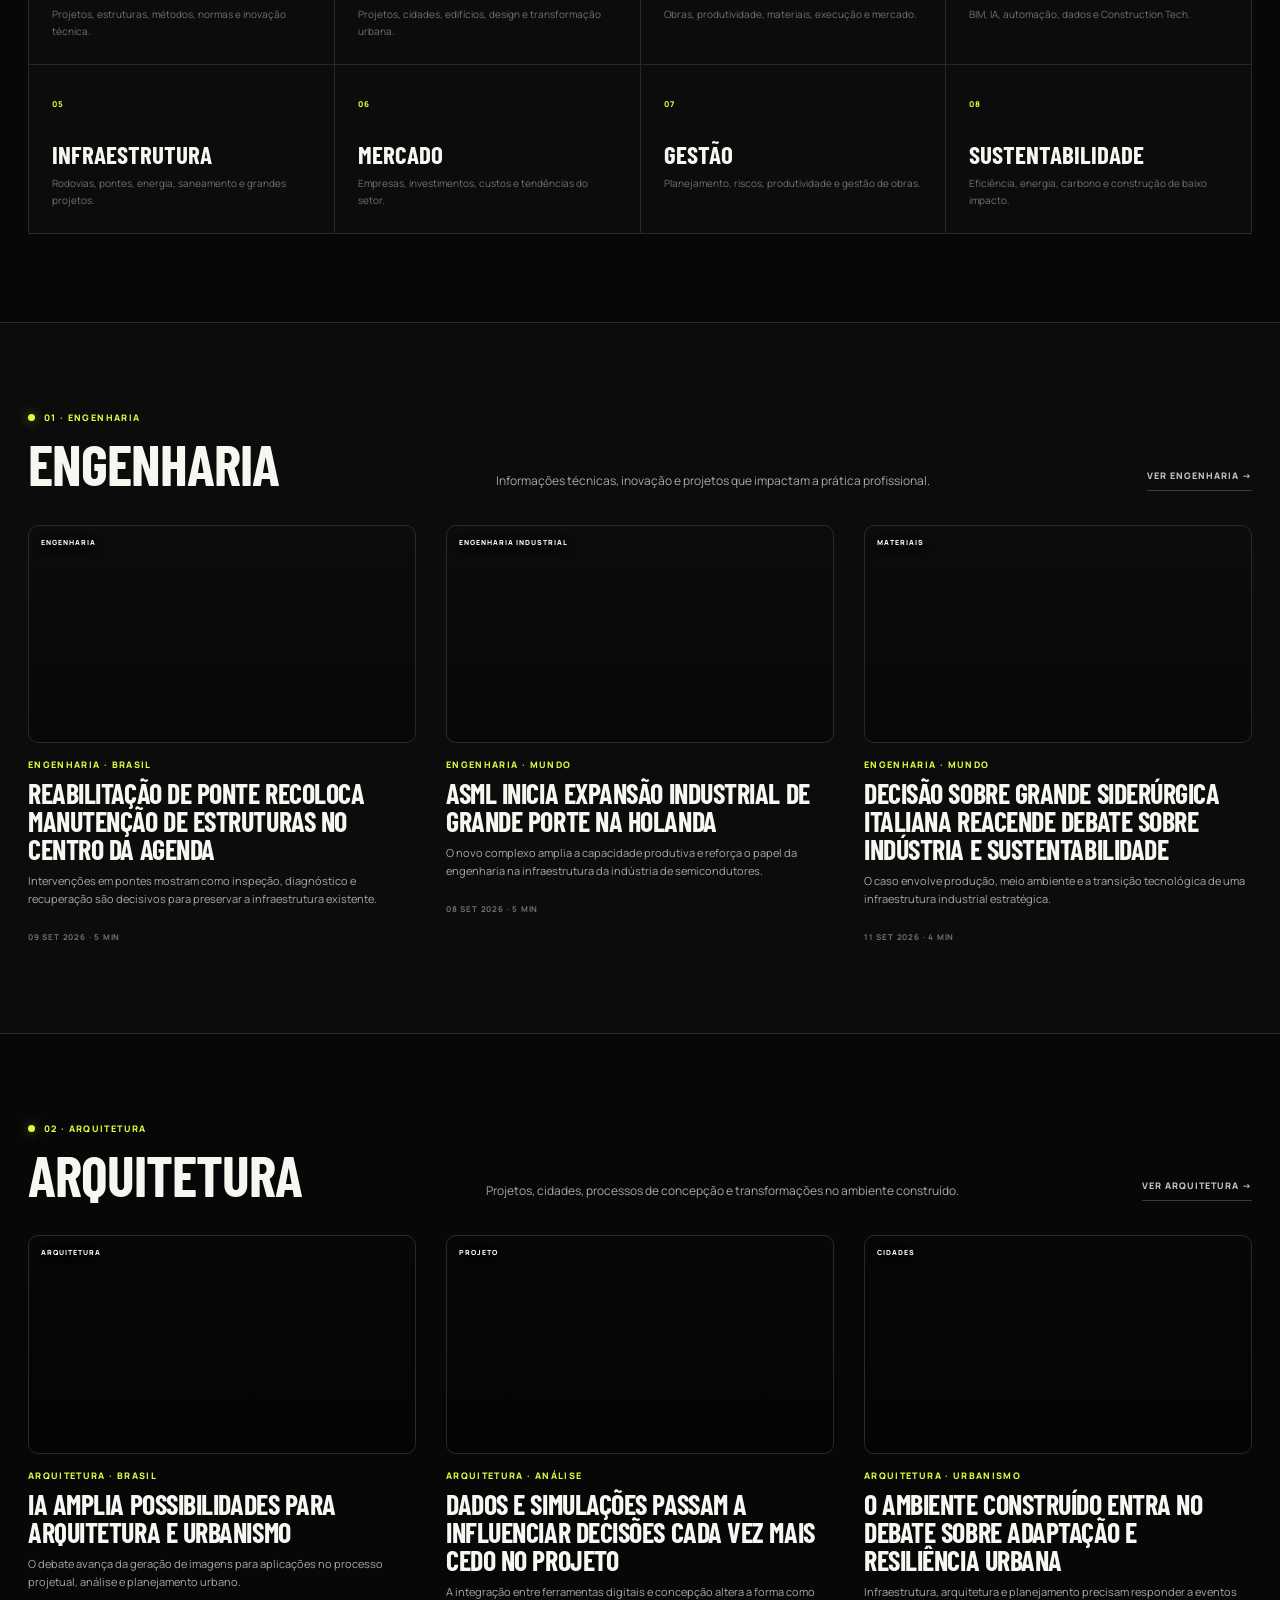
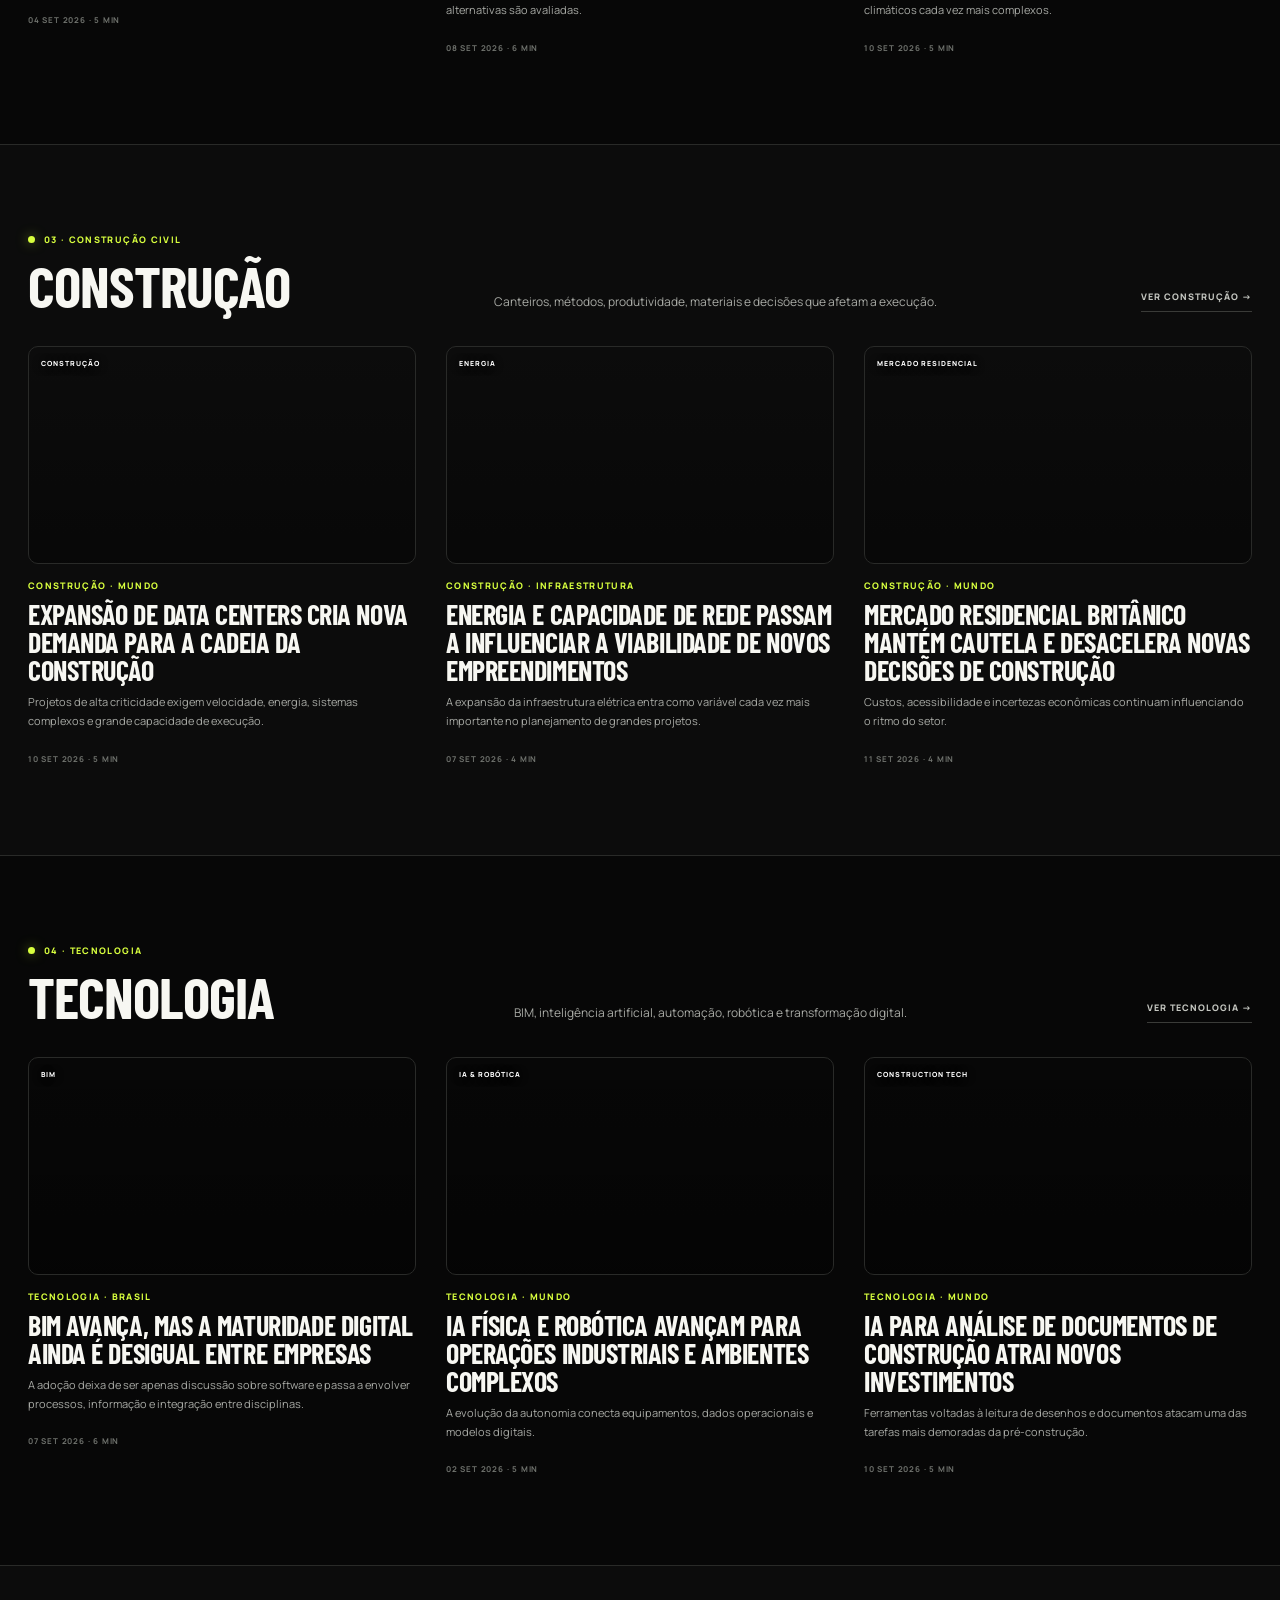
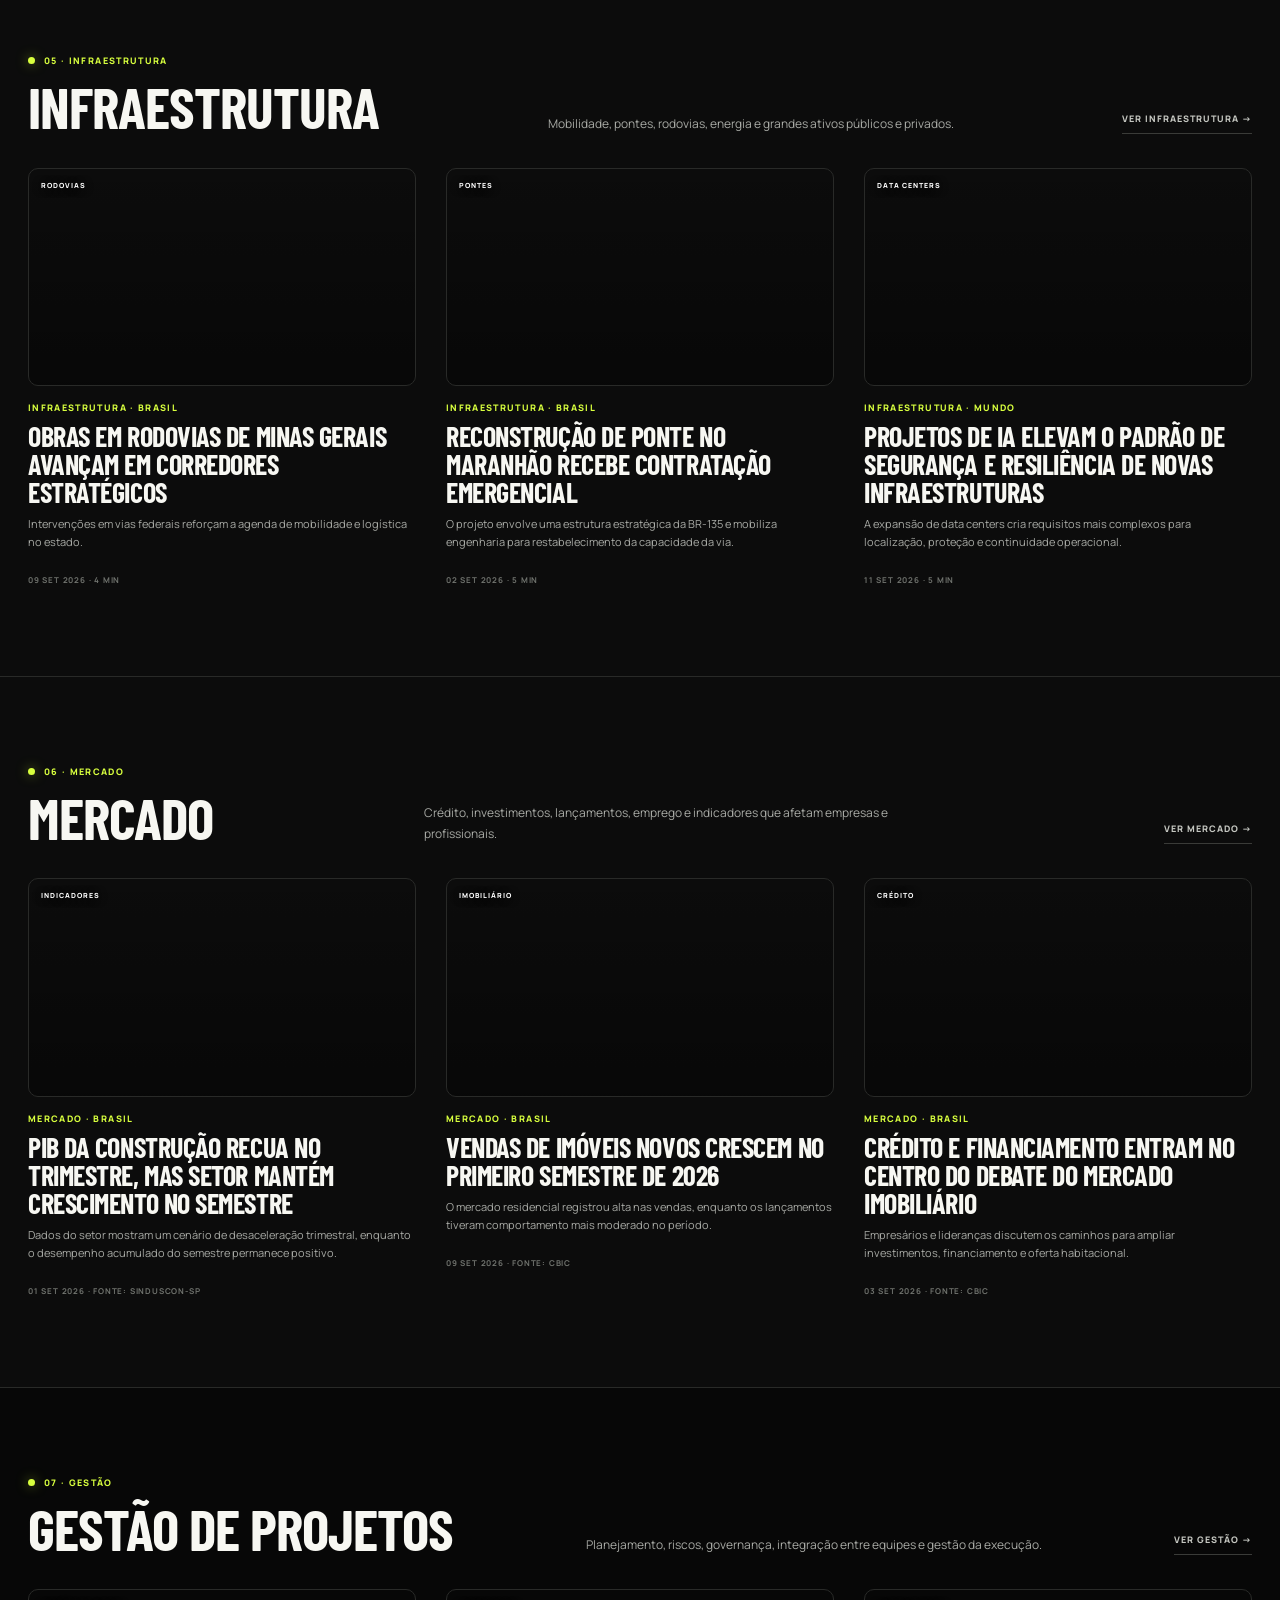
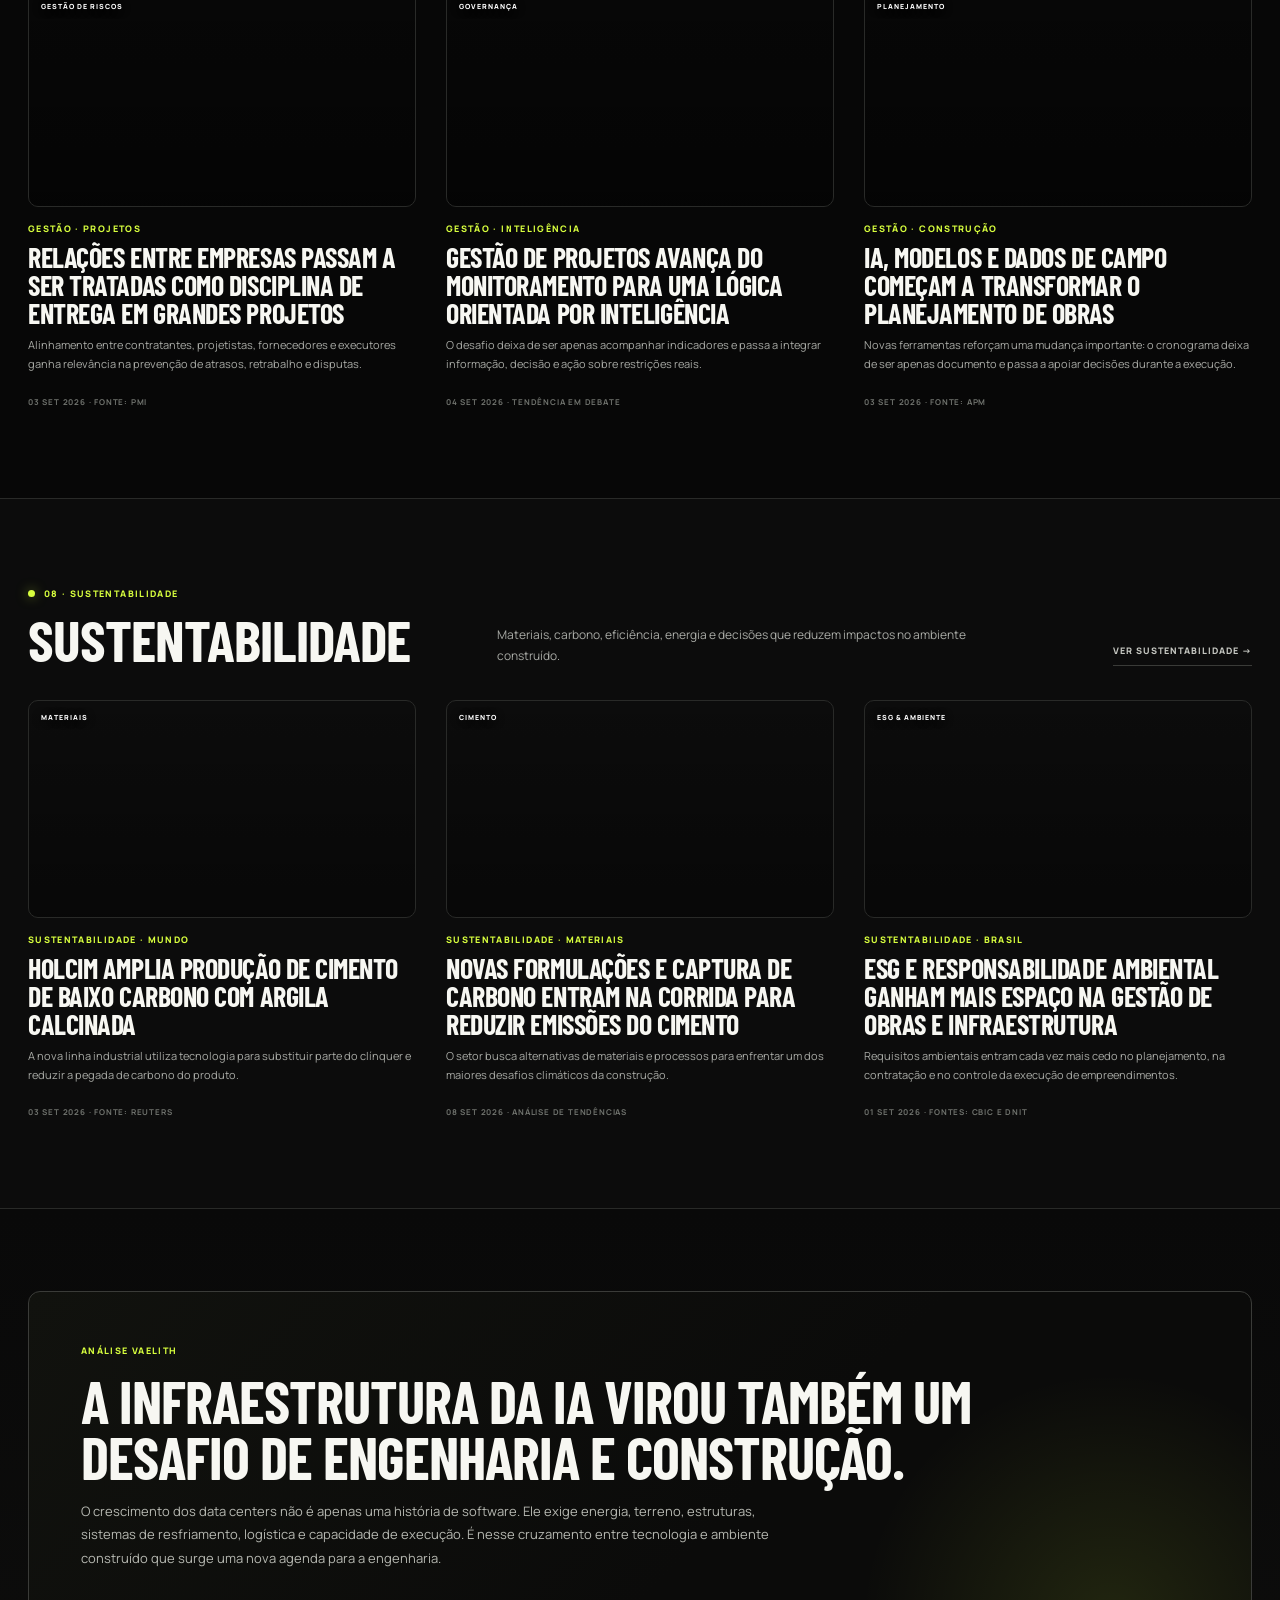
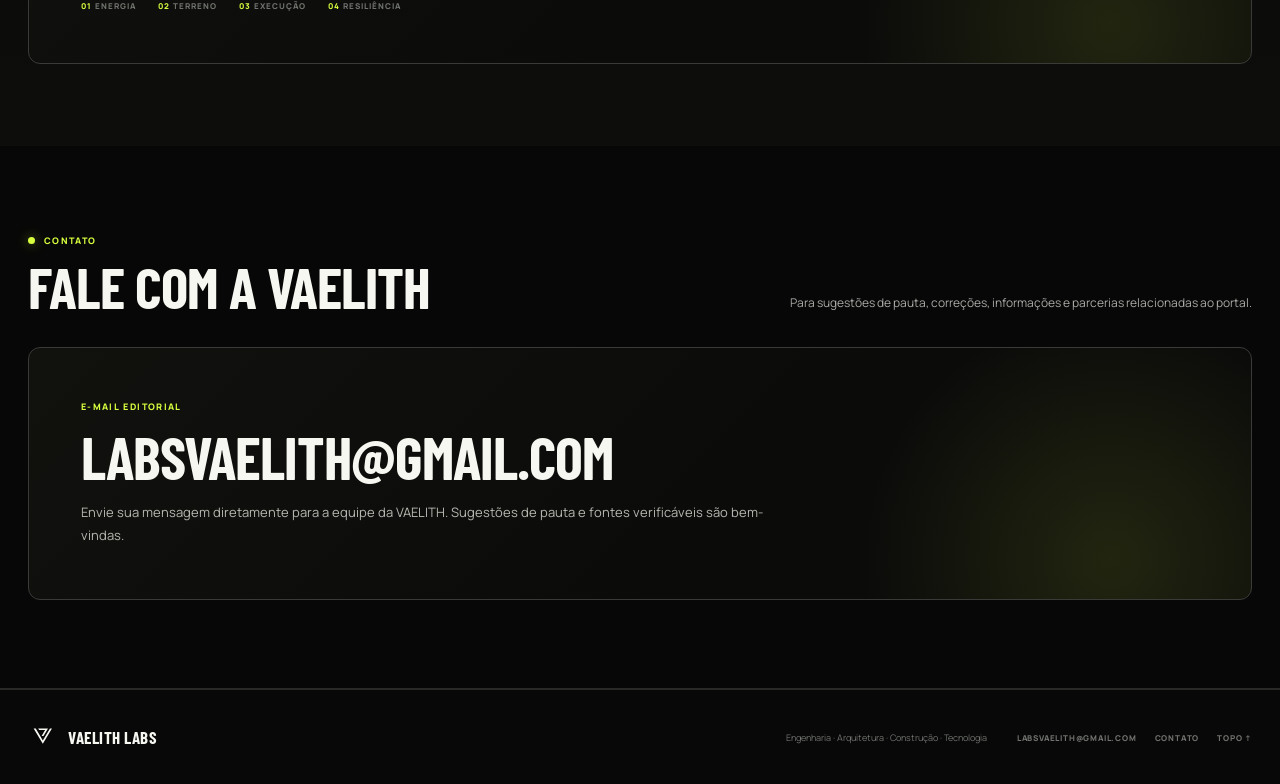
==== commit 7ff0dca2: "Expande portal VAELITH para 8 nichos com mínimo de 3 notícias por categoria" ====
--- a/index.html
+++ b/index.html
@@ -99,7 +99,7 @@
 .article-image{aspect-ratio:16/9;border-radius:10px;background-position:center;background-size:cover;position:relative;overflow:hidden;border:1px solid var(--line)}
 .article-image:before{content:"";position:absolute;inset:0;background:linear-gradient(180deg,rgba(0,0,0,.02),rgba(0,0,0,.38))}
 .article-image b{position:absolute;left:12px;top:12px;z-index:2;font-family:var(--body);font-weight:800;font-size:7px;letter-spacing:1px;color:#fff;text-shadow:0 1px 8px #000}
-.article-image.eng-1{background-image:url("https://images.unsplash.com/photo-1504917595217-d4dc5ebe6122?auto=format&fit=crop&w=1100&q=88")}.article-image.eng-2{background-image:url("https://images.unsplash.com/photo-1565793298595-6a879b1d9492?auto=format&fit=crop&w=1100&q=88")}.article-image.eng-3{background-image:url("https://images.unsplash.com/photo-1531058020387-3be344556be6?auto=format&fit=crop&w=1100&q=88")}.article-image.arq-1{background-image:url("https://images.unsplash.com/photo-1487958449943-2429e8be8625?auto=format&fit=crop&w=1100&q=88")}.article-image.arq-2{background-image:url("https://images.unsplash.com/photo-1497366754035-f200968a6e72?auto=format&fit=crop&w=1100&q=88")}.article-image.arq-3{background-image:url("https://images.unsplash.com/photo-1511818966892-d7d671e672a2?auto=format&fit=crop&w=1100&q=88")}.article-image.con-1{background-image:url("https://images.unsplash.com/photo-1541888946425-d81bb19240f5?auto=format&fit=crop&w=1100&q=88")}.article-image.con-2{background-image:url("https://images.unsplash.com/photo-1473341304170-971dccb5ac1e?auto=format&fit=crop&w=1100&q=88")}.article-image.con-3{background-image:url("https://images.unsplash.com/photo-1503387762-592deb58ef4e?auto=format&fit=crop&w=1100&q=88")}.article-image.tec-1{background-image:url("https://images.unsplash.com/photo-1552664730-d307ca884978?auto=format&fit=crop&w=1100&q=88")}.article-image.tec-2{background-image:url("https://images.unsplash.com/photo-1485827404703-89b55fcc595e?auto=format&fit=crop&w=1100&q=88")}.article-image.tec-3{background-image:url("https://images.unsplash.com/photo-1454165804606-c3d57bc86b40?auto=format&fit=crop&w=1100&q=88")}.article-image.inf-1{background-image:url("https://images.unsplash.com/photo-1473448912268-2022ce9509d8?auto=format&fit=crop&w=1100&q=88")}.article-image.inf-2{background-image:url("https://images.unsplash.com/photo-1544015759-237f9f1ab2a1?auto=format&fit=crop&w=1100&q=88")}.article-image.inf-3{background-image:url("https://images.unsplash.com/photo-1558494949-ef010cbdcc31?auto=format&fit=crop&w=1100&q=88")}
+.article-image.eng-1{background-image:url("https://images.unsplash.com/photo-1504917595217-d4dc5ebe6122?auto=format&fit=crop&w=1100&q=88")}.article-image.eng-2{background-image:url("https://images.unsplash.com/photo-1565793298595-6a879b1d9492?auto=format&fit=crop&w=1100&q=88")}.article-image.eng-3{background-image:url("https://images.unsplash.com/photo-1531058020387-3be344556be6?auto=format&fit=crop&w=1100&q=88")}.article-image.arq-1{background-image:url("https://images.unsplash.com/photo-1487958449943-2429e8be8625?auto=format&fit=crop&w=1100&q=88")}.article-image.arq-2{background-image:url("https://images.unsplash.com/photo-1497366754035-f200968a6e72?auto=format&fit=crop&w=1100&q=88")}.article-image.arq-3{background-image:url("https://images.unsplash.com/photo-1511818966892-d7d671e672a2?auto=format&fit=crop&w=1100&q=88")}.article-image.con-1{background-image:url("https://images.unsplash.com/photo-1541888946425-d81bb19240f5?auto=format&fit=crop&w=1100&q=88")}.article-image.con-2{background-image:url("https://images.unsplash.com/photo-1473341304170-971dccb5ac1e?auto=format&fit=crop&w=1100&q=88")}.article-image.con-3{background-image:url("https://images.unsplash.com/photo-1503387762-592deb58ef4e?auto=format&fit=crop&w=1100&q=88")}.article-image.tec-1{background-image:url("https://images.unsplash.com/photo-1552664730-d307ca884978?auto=format&fit=crop&w=1100&q=88")}.article-image.tec-2{background-image:url("https://images.unsplash.com/photo-1485827404703-89b55fcc595e?auto=format&fit=crop&w=1100&q=88")}.article-image.tec-3{background-image:url("https://images.unsplash.com/photo-1454165804606-c3d57bc86b40?auto=format&fit=crop&w=1100&q=88")}.article-image.inf-1{background-image:url("https://images.unsplash.com/photo-1473448912268-2022ce9509d8?auto=format&fit=crop&w=1100&q=88")}.article-image.inf-2{background-image:url("https://images.unsplash.com/photo-1544015759-237f9f1ab2a1?auto=format&fit=crop&w=1100&q=88")}.article-image.inf-3{background-image:url("https://images.unsplash.com/photo-1558494949-ef010cbdcc31?auto=format&fit=crop&w=1100&q=88")}.article-image.merc-1{background-image:url("https://images.unsplash.com/photo-1554224155-6726b3ff858f?auto=format&fit=crop&w=1100&q=88")}.article-image.merc-2{background-image:url("https://images.unsplash.com/photo-1560518883-ce09059eeffa?auto=format&fit=crop&w=1100&q=88")}.article-image.merc-3{background-image:url("https://images.unsplash.com/photo-1450101499163-c8848c66ca85?auto=format&fit=crop&w=1100&q=88")}.article-image.ges-1{background-image:url("https://images.unsplash.com/photo-1556761175-b413da4baf72?auto=format&fit=crop&w=1100&q=88")}.article-image.ges-2{background-image:url("https://images.unsplash.com/photo-1552664730-d307ca884978?auto=format&fit=crop&w=1100&q=88")}.article-image.ges-3{background-image:url("https://images.unsplash.com/photo-1503387762-592deb58ef4e?auto=format&fit=crop&w=1100&q=88")}.article-image.sus-1{background-image:url("https://images.unsplash.com/photo-1518709268805-4e9042af2176?auto=format&fit=crop&w=1100&q=88")}.article-image.sus-2{background-image:url("https://images.unsplash.com/photo-1581094794329-c8112a89af12?auto=format&fit=crop&w=1100&q=88")}.article-image.sus-3{background-image:url("https://images.unsplash.com/photo-1497250681960-ef046c08a56e?auto=format&fit=crop&w=1100&q=88")}
 .article-card .tag{margin-top:15px}
 .article-card h3{font-family:var(--display);font-weight:700;font-size:28px;line-height:1;letter-spacing:-.45px;text-transform:uppercase;margin:8px 0 9px}
 .article-card p{font-size:11px;line-height:1.7;color:var(--muted);margin:0 0 14px}
@@ -153,7 +153,7 @@
 <header class="header" id="header">
 <div class="header-inner">
 <a class="brand" href="#inicio" aria-label="VAELITH LABS — início"><svg class="brand-symbol" viewBox="0 0 1280 1280"><use href="#vaelith-mark"/></svg><span class="brand-copy"><strong>VAELITH LABS</strong><small>Engenharia · Arquitetura · Construção</small></span></a>
-<nav class="nav" aria-label="Navegação principal"><a href="#noticias">Notícias</a><a href="#engenharia">Engenharia</a><a href="#arquitetura">Arquitetura</a><a href="#construcao">Construção</a><a href="#tecnologia">Tecnologia</a><a href="#analises">Análises</a><a href="#contato">Contato</a></nav>
+<nav class="nav" aria-label="Navegação principal"><a href="#noticias">Notícias</a><a href="#engenharia">Engenharia</a><a href="#arquitetura">Arquitetura</a><a href="#construcao">Construção</a><a href="#tecnologia">Tecnologia</a><a href="#infraestrutura">Infraestrutura</a><a href="#mercado">Mercado</a><a href="#gestao">Gestão</a><a href="#sustentabilidade">Sustentabilidade</a><a href="#contato">Contato</a></nav>
 <a class="header-search" href="#noticias" aria-label="Pesquisar">⌕</a><button class="menu-button" id="menuButton" type="button" aria-expanded="false">Menu</button>
 </div></header>
 <main>
@@ -216,6 +216,27 @@
 <article class="article-card"><a href="/noticias/infraestrutura-ia-data-centers"><div class="article-image inf-3"><b>DATA CENTERS</b></div><div class="tag">INFRAESTRUTURA · MUNDO</div><h3>Projetos de IA elevam o padrão de segurança e resiliência de novas infraestruturas</h3><p>A expansão de data centers cria requisitos mais complexos para localização, proteção e continuidade operacional.</p><span class="meta">11 set 2026 · 5 min</span></a></article>
 </div></div></section>
 
+<section class="section alt" id="mercado"><div class="container"><div class="section-head"><div><div class="eyebrow">06 · Mercado</div><h2>Mercado</h2></div><p>Crédito, investimentos, lançamentos, emprego e indicadores que afetam empresas e profissionais.</p><a class="view-all" href="/categoria/mercado">Ver mercado →</a></div>
+<div class="articles">
+<article class="article-card"><a href="/noticias/pib-construcao-segundo-trimestre-2026"><div class="article-image merc-1"><b>INDICADORES</b></div><div class="tag">MERCADO · BRASIL</div><h3>PIB da construção recua no trimestre, mas setor mantém crescimento no semestre</h3><p>Dados do setor mostram um cenário de desaceleração trimestral, enquanto o desempenho acumulado do semestre permanece positivo.</p><span class="meta">01 set 2026 · Fonte: SindusCon-SP</span></a></article>
+<article class="article-card"><a href="/noticias/vendas-imobiliarias-primeiro-semestre-2026"><div class="article-image merc-2"><b>IMOBILIÁRIO</b></div><div class="tag">MERCADO · BRASIL</div><h3>Vendas de imóveis novos crescem no primeiro semestre de 2026</h3><p>O mercado residencial registrou alta nas vendas, enquanto os lançamentos tiveram comportamento mais moderado no período.</p><span class="meta">09 set 2026 · Fonte: CBIC</span></a></article>
+<article class="article-card"><a href="/noticias/credito-mercado-imobiliario-nordeste"><div class="article-image merc-3"><b>CRÉDITO</b></div><div class="tag">MERCADO · BRASIL</div><h3>Crédito e financiamento entram no centro do debate do mercado imobiliário</h3><p>Empresários e lideranças discutem os caminhos para ampliar investimentos, financiamento e oferta habitacional.</p><span class="meta">03 set 2026 · Fonte: CBIC</span></a></article>
+</div></div></section>
+
+<section class="section" id="gestao"><div class="container"><div class="section-head"><div><div class="eyebrow">07 · Gestão</div><h2>Gestão de Projetos</h2></div><p>Planejamento, riscos, governança, integração entre equipes e gestão da execução.</p><a class="view-all" href="/categoria/gestao">Ver gestão →</a></div>
+<div class="articles">
+<article class="article-card"><a href="/noticias/relacionamentos-risco-projetos-infraestrutura"><div class="article-image ges-1"><b>GESTÃO DE RISCOS</b></div><div class="tag">GESTÃO · PROJETOS</div><h3>Relações entre empresas passam a ser tratadas como disciplina de entrega em grandes projetos</h3><p>Alinhamento entre contratantes, projetistas, fornecedores e executores ganha relevância na prevenção de atrasos, retrabalho e disputas.</p><span class="meta">03 set 2026 · Fonte: PMI</span></a></article>
+<article class="article-card"><a href="/noticias/pm-de-monitoramento-para-inteligencia"><div class="article-image ges-2"><b>GOVERNANÇA</b></div><div class="tag">GESTÃO · INTELIGÊNCIA</div><h3>Gestão de projetos avança do monitoramento para uma lógica orientada por inteligência</h3><p>O desafio deixa de ser apenas acompanhar indicadores e passa a integrar informação, decisão e ação sobre restrições reais.</p><span class="meta">04 set 2026 · Tendência em debate</span></a></article>
+<article class="article-card"><a href="/noticias/tecnologias-gestao-planejamento-construcao"><div class="article-image ges-3"><b>PLANEJAMENTO</b></div><div class="tag">GESTÃO · CONSTRUÇÃO</div><h3>IA, modelos e dados de campo começam a transformar o planejamento de obras</h3><p>Novas ferramentas reforçam uma mudança importante: o cronograma deixa de ser apenas documento e passa a apoiar decisões durante a execução.</p><span class="meta">03 set 2026 · Fonte: APM</span></a></article>
+</div></div></section>
+
+<section class="section alt" id="sustentabilidade"><div class="container"><div class="section-head"><div><div class="eyebrow">08 · Sustentabilidade</div><h2>Sustentabilidade</h2></div><p>Materiais, carbono, eficiência, energia e decisões que reduzem impactos no ambiente construído.</p><a class="view-all" href="/categoria/sustentabilidade">Ver sustentabilidade →</a></div>
+<div class="articles">
+<article class="article-card"><a href="/noticias/holcim-argila-calcinada-cimento-baixo-carbono"><div class="article-image sus-1"><b>MATERIAIS</b></div><div class="tag">SUSTENTABILIDADE · MUNDO</div><h3>Holcim amplia produção de cimento de baixo carbono com argila calcinada</h3><p>A nova linha industrial utiliza tecnologia para substituir parte do clínquer e reduzir a pegada de carbono do produto.</p><span class="meta">03 set 2026 · Fonte: Reuters</span></a></article>
+<article class="article-card"><a href="/noticias/cimento-verde-tecnologias-emissao-carbono"><div class="article-image sus-2"><b>CIMENTO</b></div><div class="tag">SUSTENTABILIDADE · MATERIAIS</div><h3>Novas formulações e captura de carbono entram na corrida para reduzir emissões do cimento</h3><p>O setor busca alternativas de materiais e processos para enfrentar um dos maiores desafios climáticos da construção.</p><span class="meta">08 set 2026 · Análise de tendências</span></a></article>
+<article class="article-card"><a href="/noticias/esg-construcao-licenciamento-planejamento"><div class="article-image sus-3"><b>ESG & AMBIENTE</b></div><div class="tag">SUSTENTABILIDADE · BRASIL</div><h3>ESG e responsabilidade ambiental ganham mais espaço na gestão de obras e infraestrutura</h3><p>Requisitos ambientais entram cada vez mais cedo no planejamento, na contratação e no controle da execução de empreendimentos.</p><span class="meta">01 set 2026 · Fontes: CBIC e DNIT</span></a></article>
+</div></div></section>
+
 <section class="analysis" id="analises"><div class="container"><a href="/analises/infraestrutura-da-ia"><div class="analysis-box"><div class="label">Análise VAELITH</div><h2>A infraestrutura da IA virou também um desafio de engenharia e construção.</h2><p>O crescimento dos data centers não é apenas uma história de software. Ele exige energia, terreno, estruturas, sistemas de resfriamento, logística e capacidade de execução. É nesse cruzamento entre tecnologia e ambiente construído que surge uma nova agenda para a engenharia.</p><div class="analysis-meta"><span><b>01</b> Energia</span><span><b>02</b> Terreno</span><span><b>03</b> Execução</span><span><b>04</b> Resiliência</span></div></div></a></div></section>
 
 <section class="section" id="contato"><div class="container"><div class="section-head"><div><div class="eyebrow">Contato</div><h2>Fale com a VAELITH</h2></div><p>Para sugestões de pauta, correções, informações e parcerias relacionadas ao portal.</p></div><div class="analysis-box"><div class="label">E-mail editorial</div><h2><a href="mailto:labsvaelith@gmail.com">labsvaelith@gmail.com</a></h2><p>Envie sua mensagem diretamente para a equipe da VAELITH. Sugestões de pauta e fontes verificáveis são bem-vindas.</p></div></div></section>
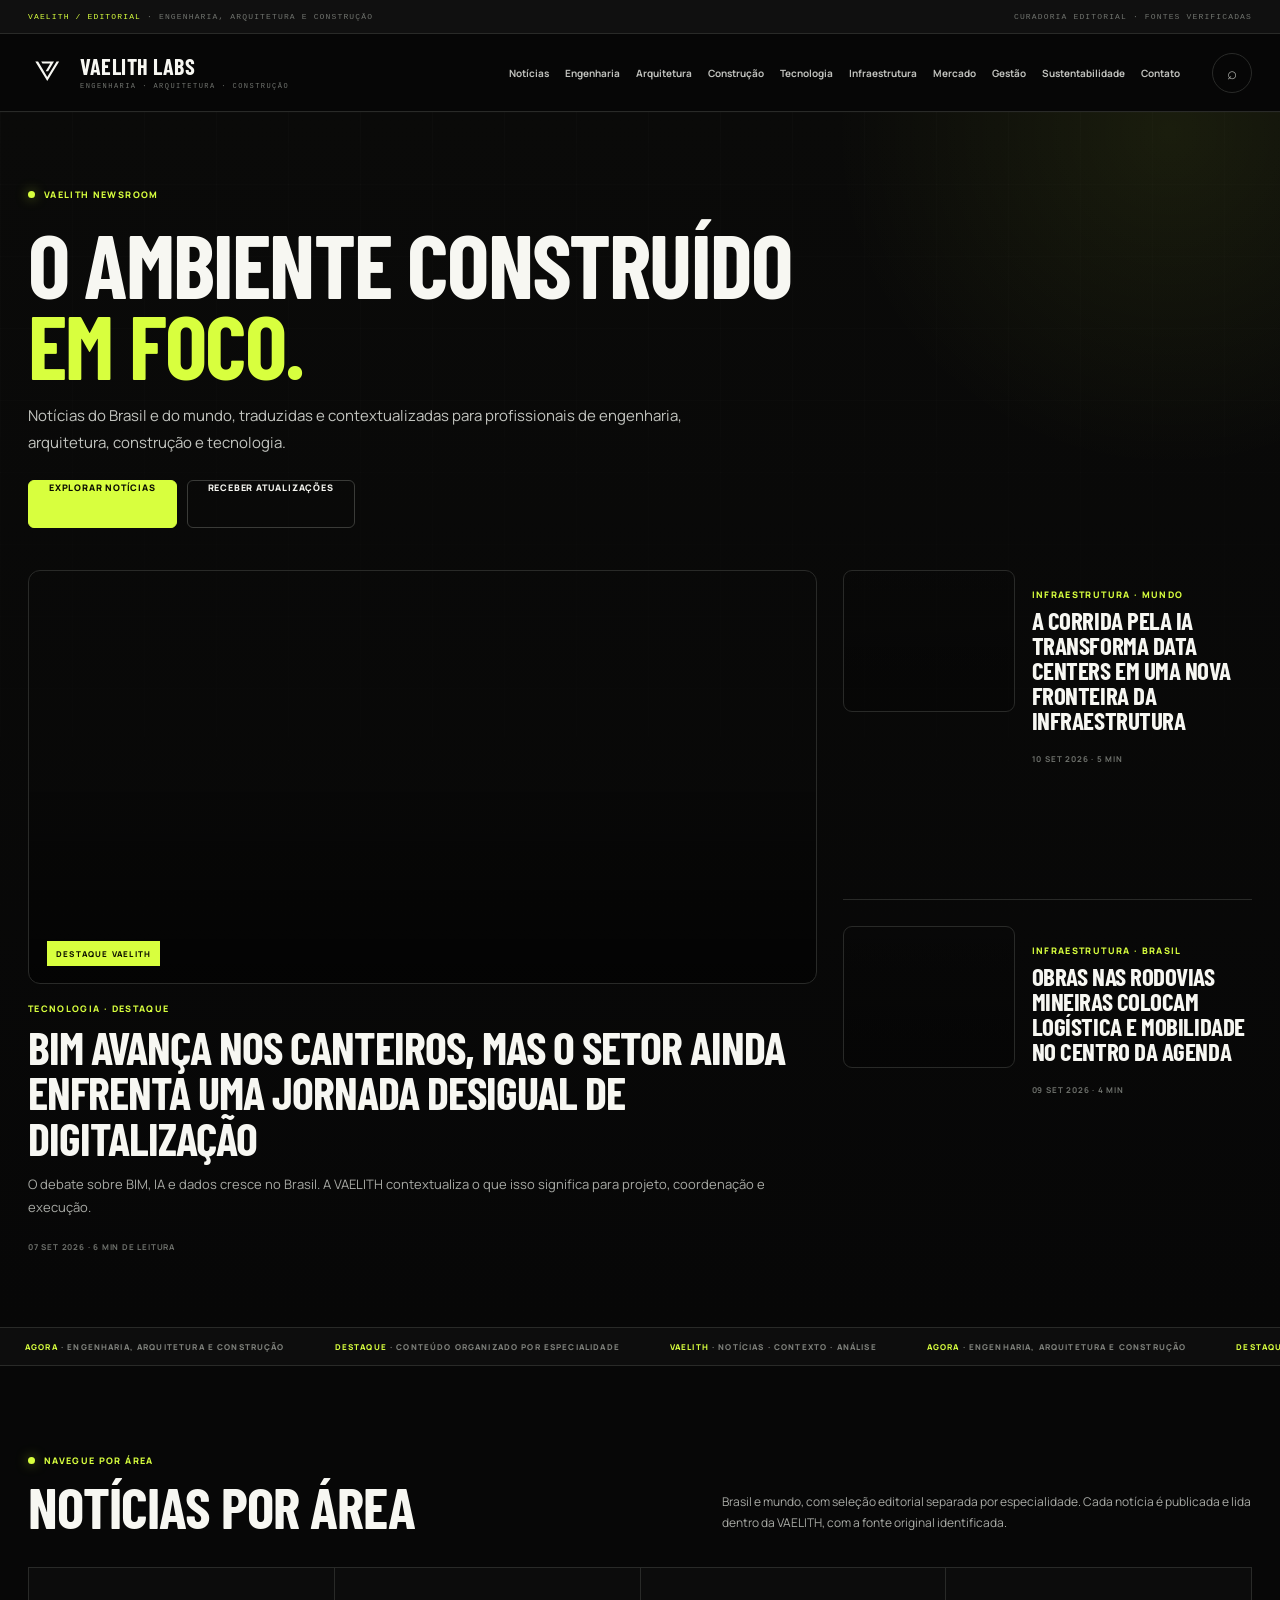
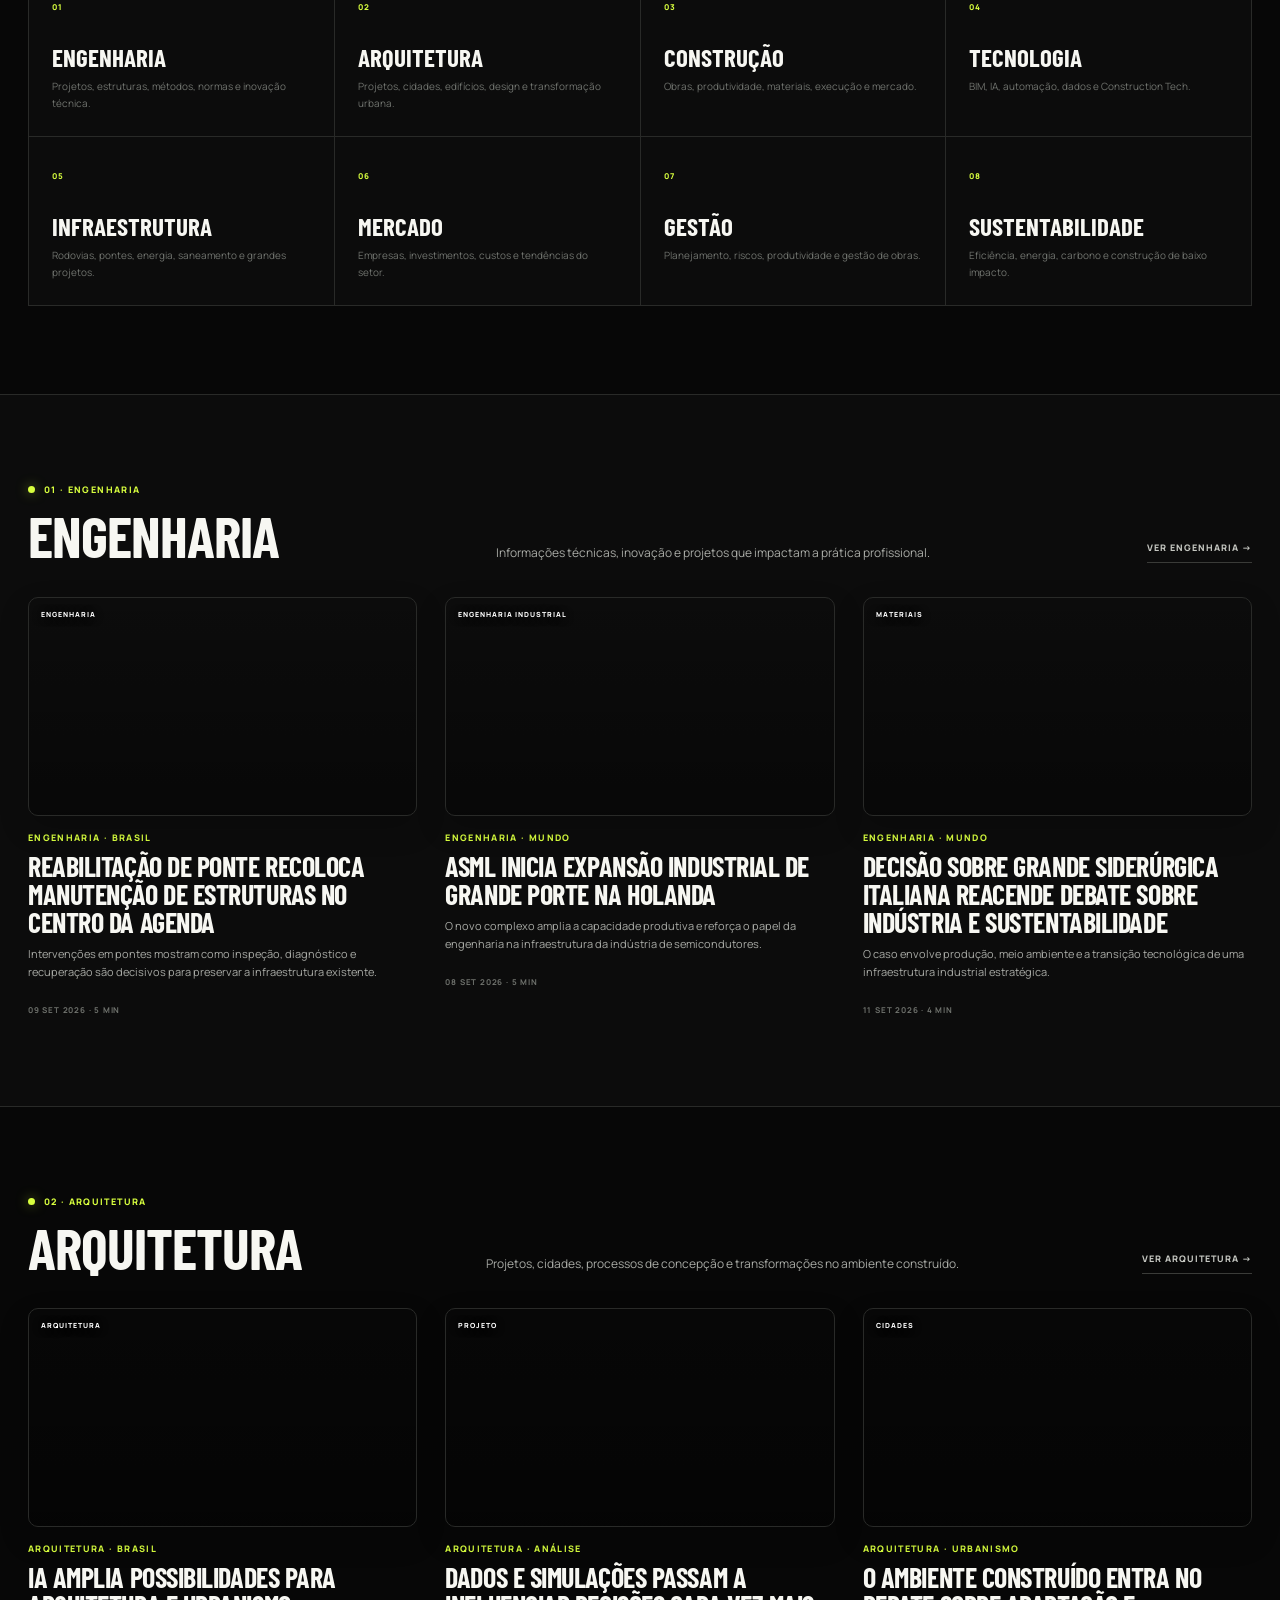
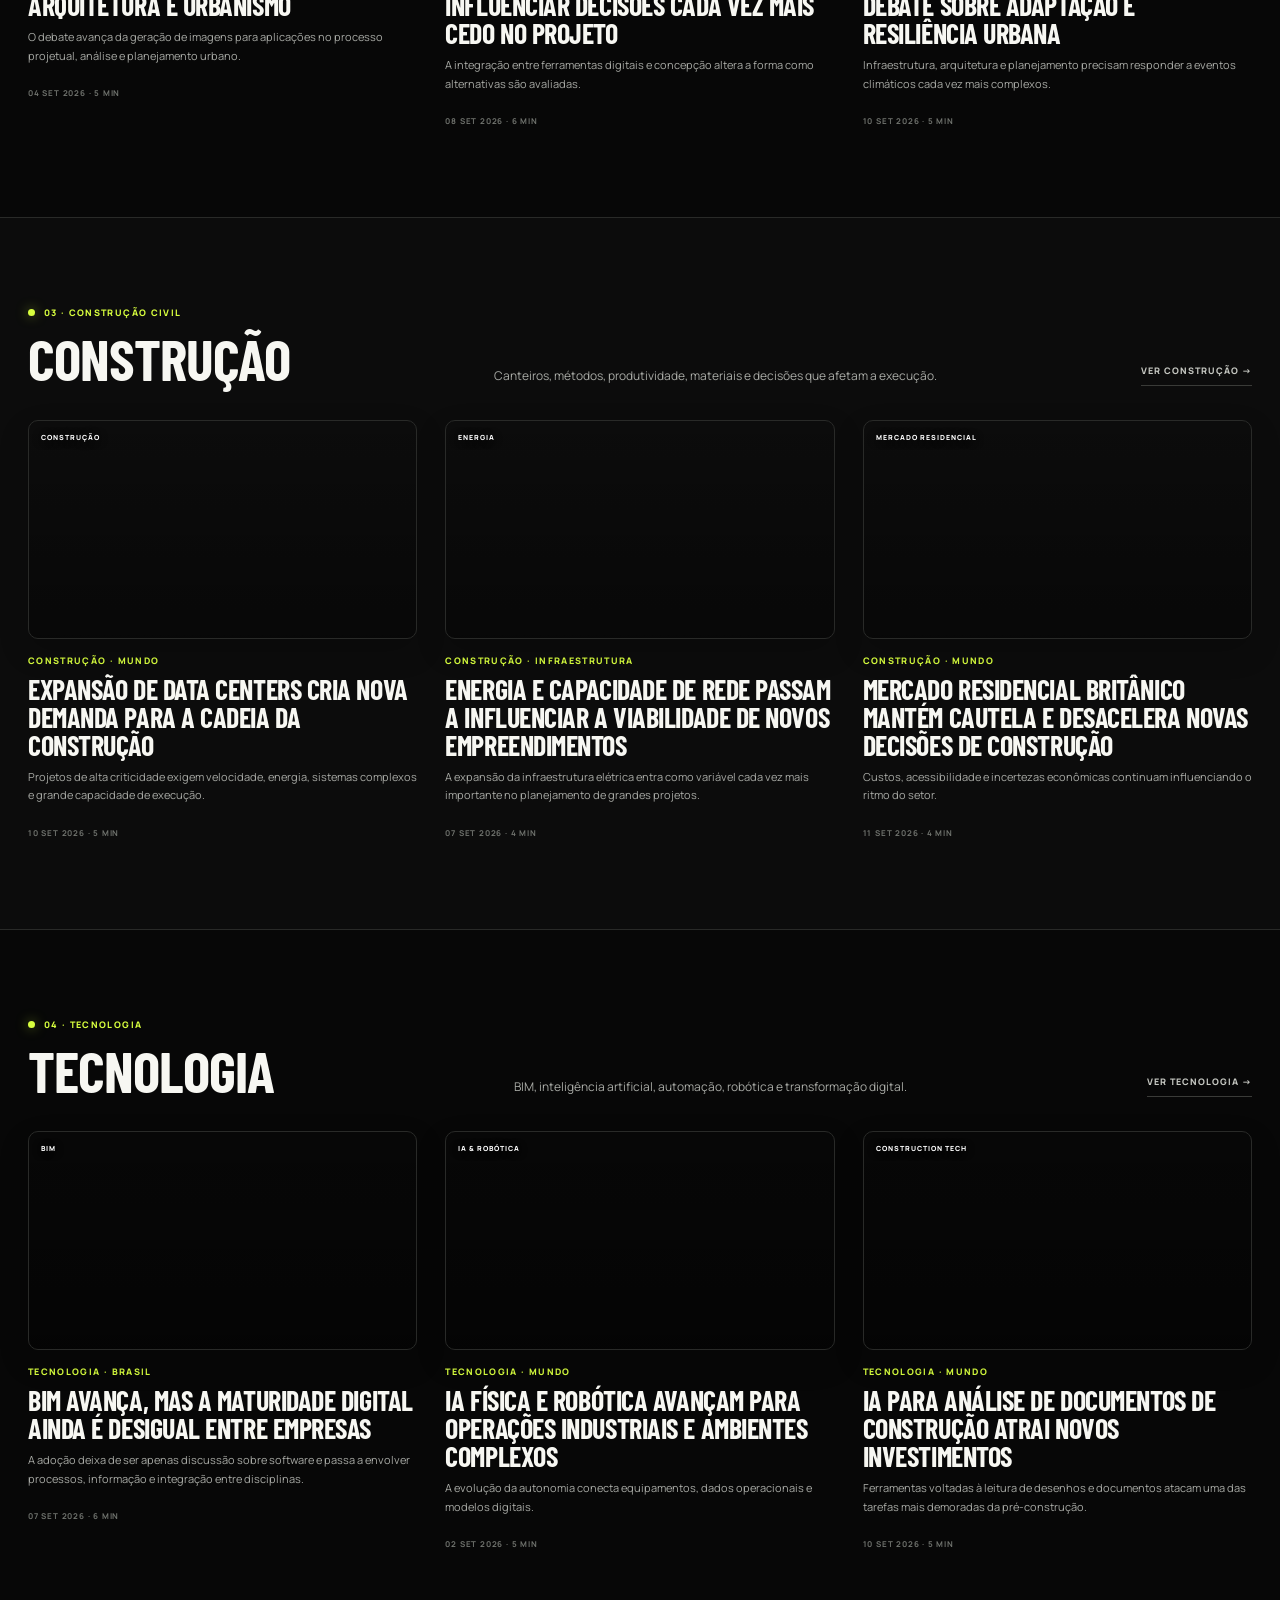
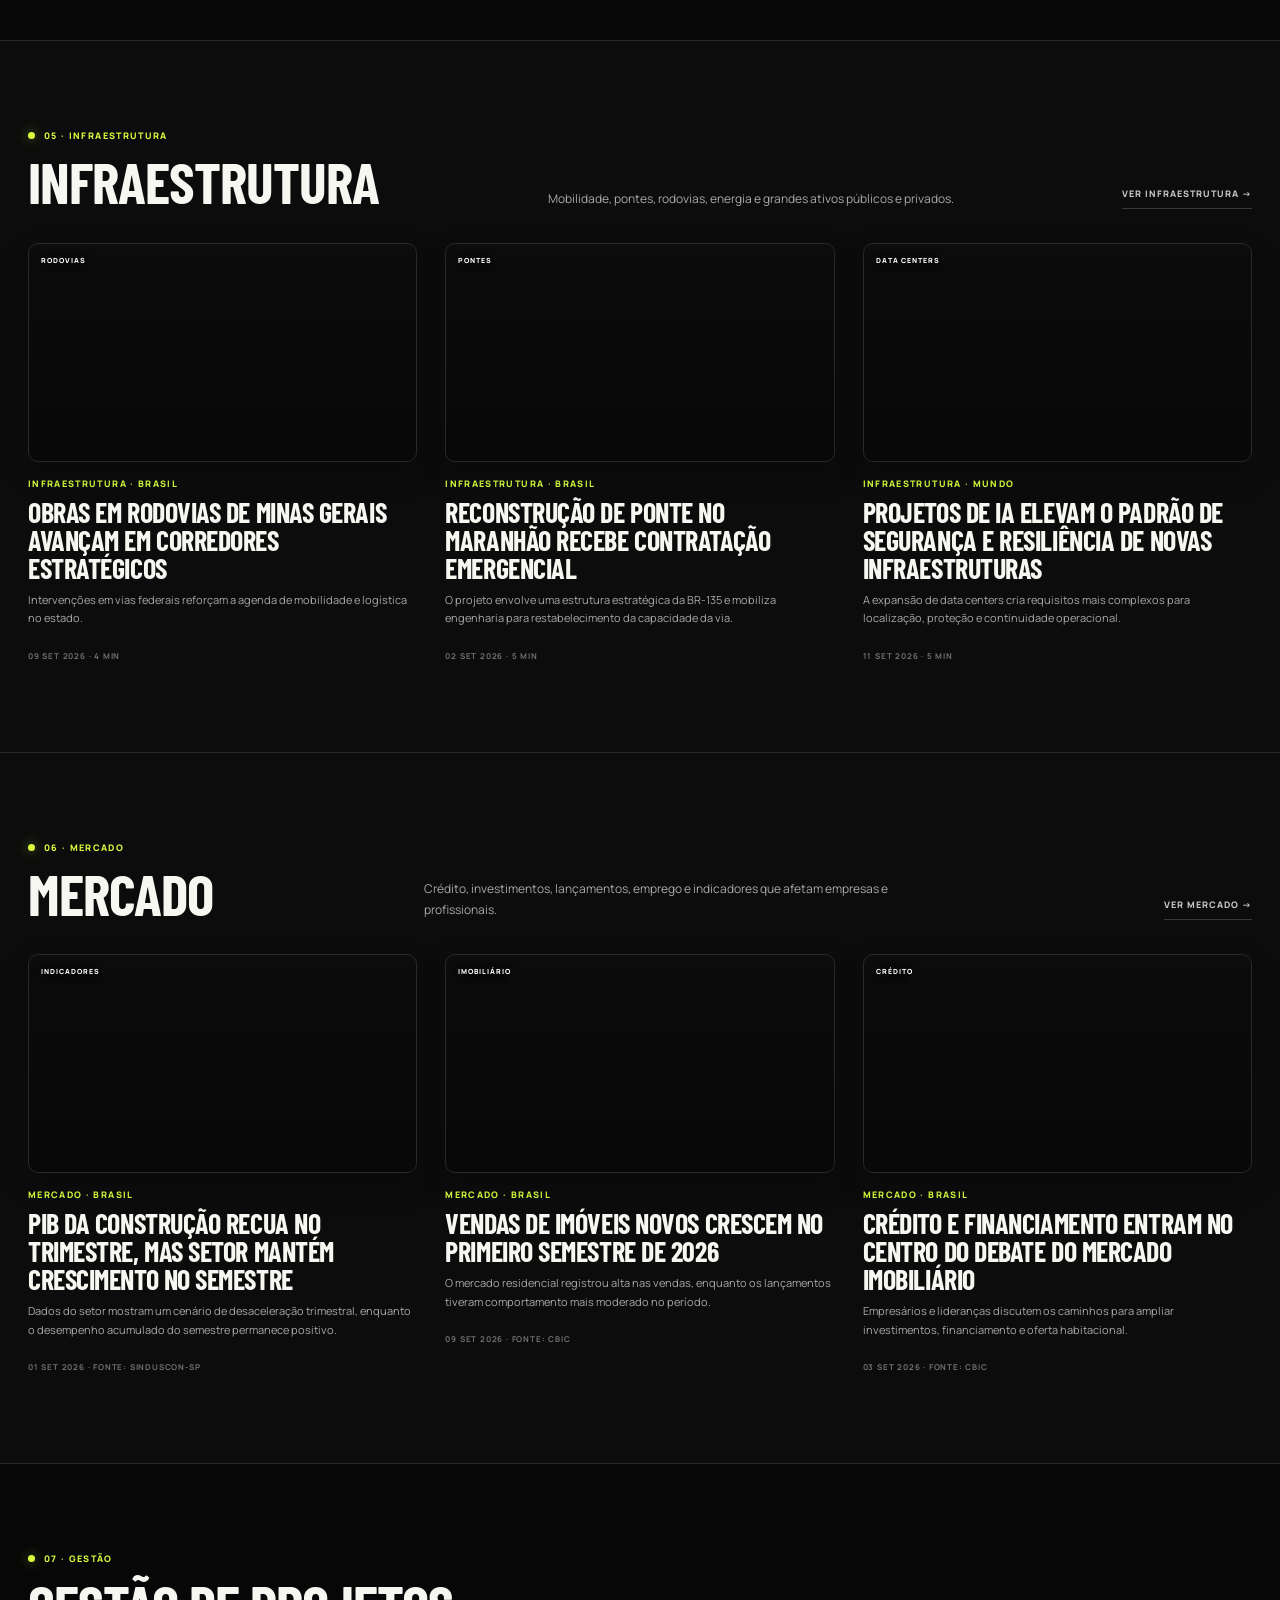
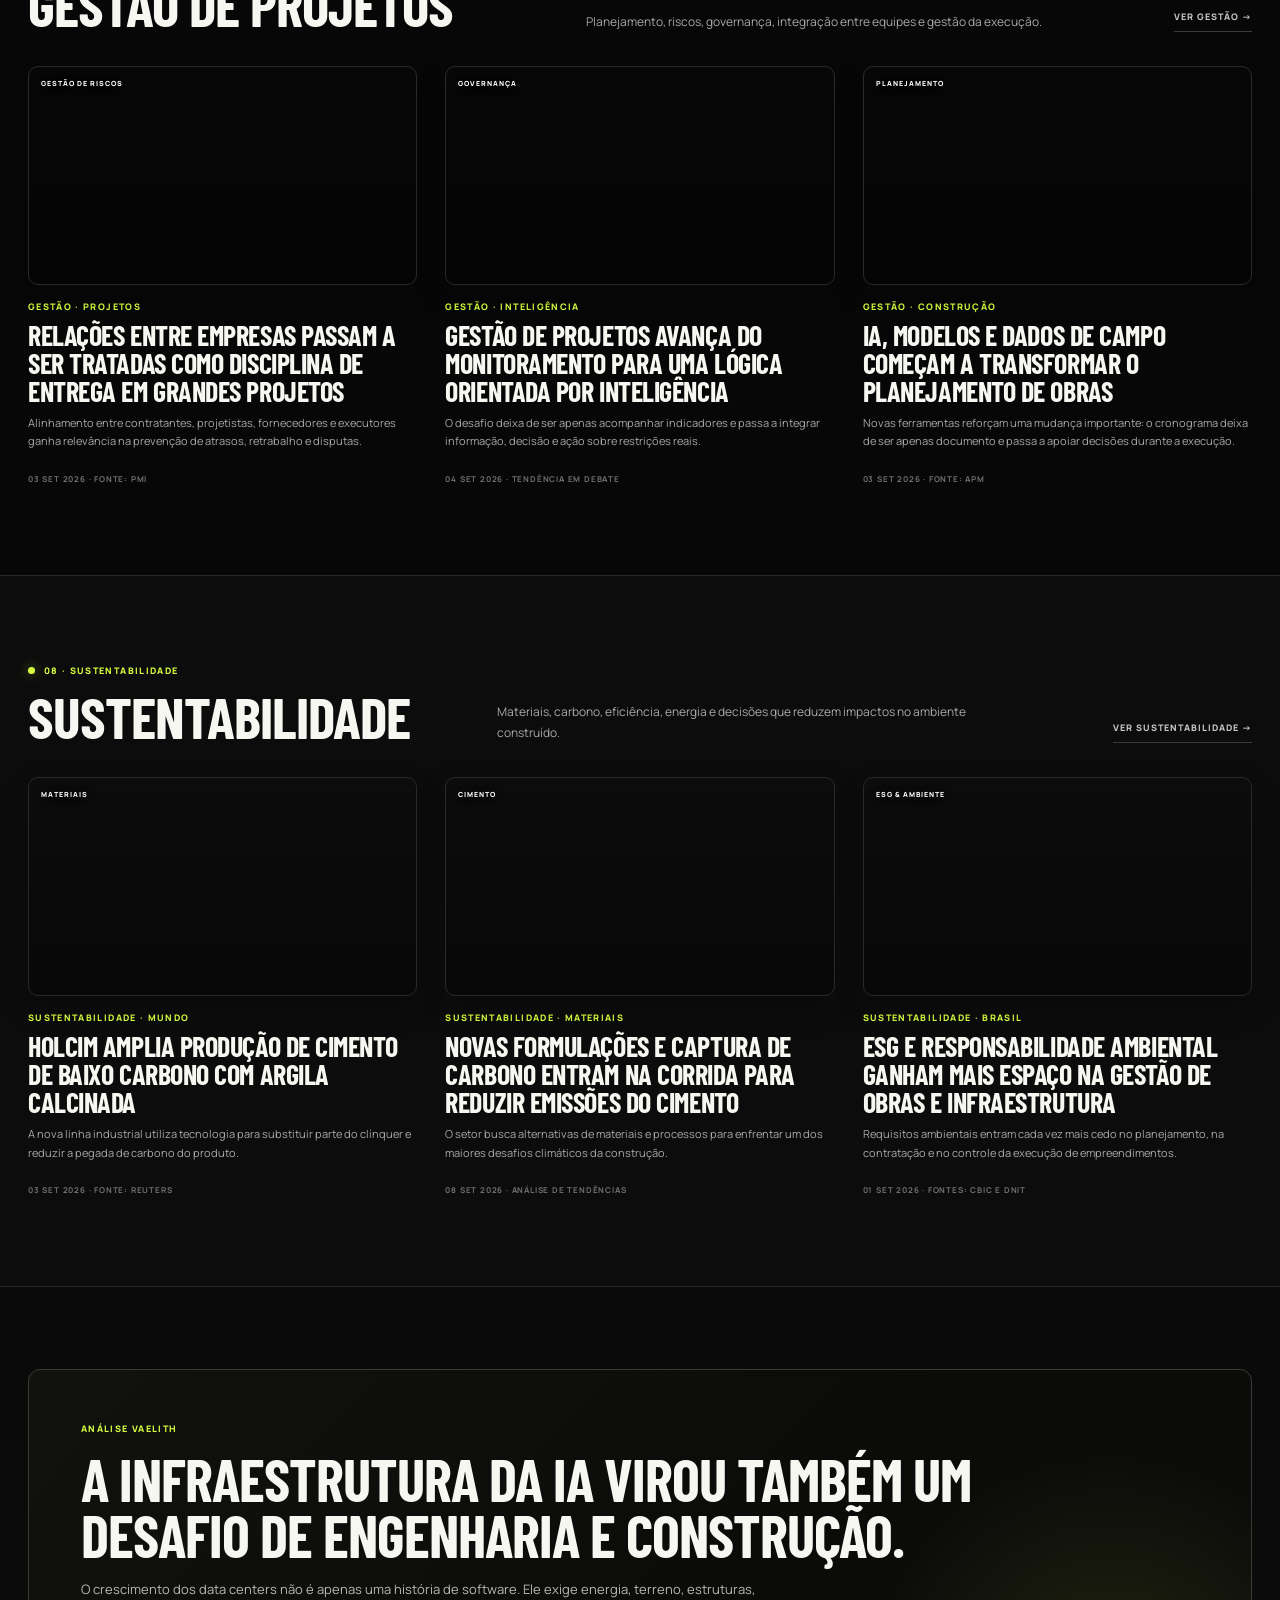
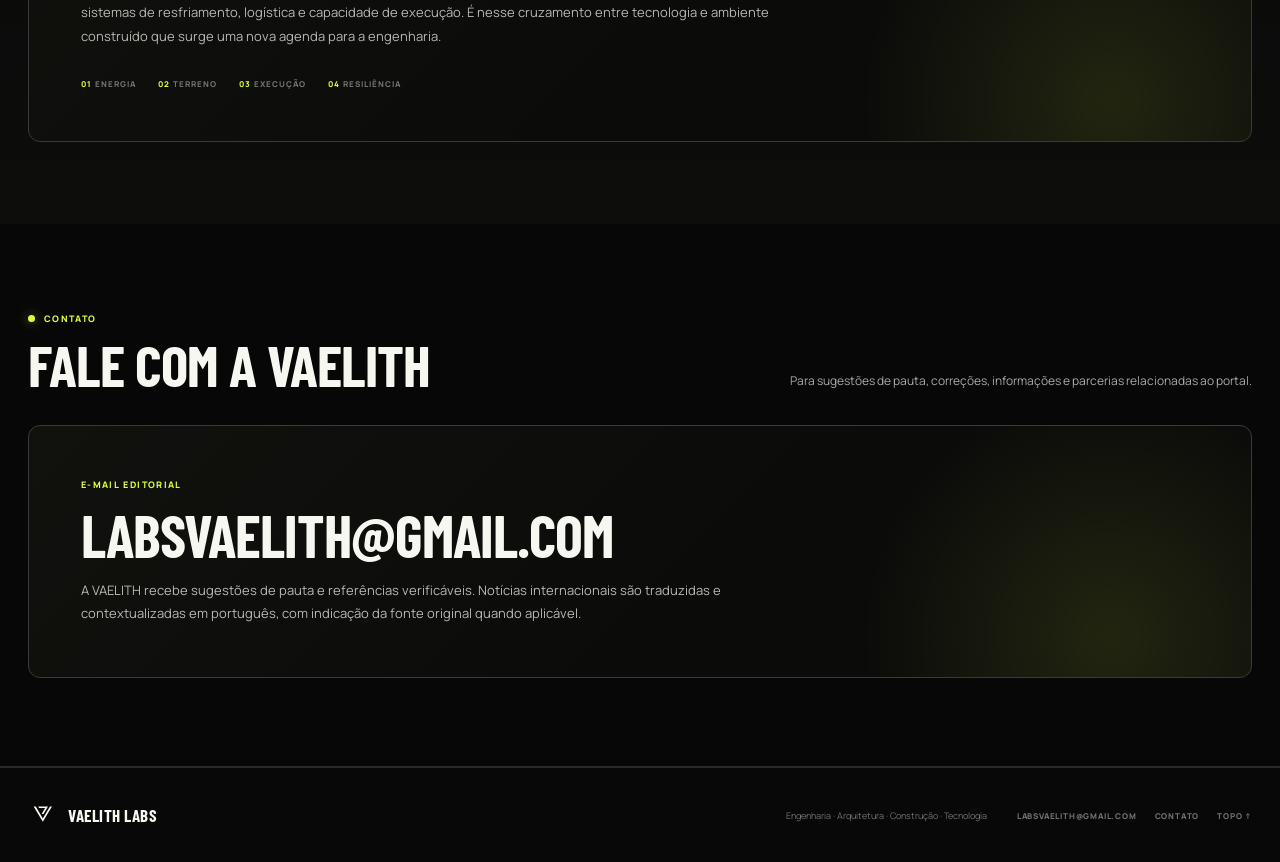
==== commit d16afdfe: "Profissionaliza portal editorial e reforça cobertura internacional em português" ====
--- a/index.html
+++ b/index.html
@@ -8,7 +8,7 @@
 <title>VAELITH LABS | Notícias atualizadas sobre Engenharia, Arquitetura e Construção</title>
 <style>@import url('https://fonts.googleapis.com/css2?family=Barlow+Condensed:wght@500;600;700;800&family=Manrope:wght@400;500;600;700;800&display=swap');
 
-:root{
+:root{--max:1320px;
   --bg:#070707;--surface:#101010;--surface-2:#171717;--text:#f7f7f2;
   --muted:#a8aaa5;--subtle:#70736e;--line:#292a28;--line-strong:#3a3b38;
   --lime:#d8ff3e;--lime-dark:#0e1200;--radius:12px;
@@ -34,8 +34,8 @@
 .brand-copy{display:flex;flex-direction:column;line-height:1}
 .brand-copy strong{font-family:var(--display);font-size:22px;font-weight:700;letter-spacing:.5px}
 .brand-copy small{font-family:var(--mono);font-size:7px;letter-spacing:1.45px;color:var(--subtle);text-transform:uppercase;margin-top:6px}
-.nav{margin-left:auto;display:flex;align-items:center;gap:24px}
-.nav a{font-size:11px;font-weight:700;color:#bfc0bc;transition:color .18s}
+.nav{margin-left:auto;display:flex;align-items:center;gap:16px;overflow-x:auto;white-space:nowrap;scrollbar-width:none}.nav::-webkit-scrollbar{display:none}
+.nav a{font-size:10px;font-weight:700;color:#bfc0bc;transition:color .18s}
 .nav a:hover{color:var(--lime)}
 .header-search{width:40px;height:40px;border:1px solid var(--line);border-radius:50%;display:flex;align-items:center;justify-content:center;font-size:17px;color:var(--muted);transition:.18s}
 .header-search:hover{border-color:var(--lime);color:var(--lime)}
@@ -50,11 +50,11 @@
 .eyebrow:before{content:"";width:7px;height:7px;border-radius:50%;background:var(--lime);box-shadow:0 0 12px rgba(216,255,62,.5)}
 .hero h1{font-family:var(--display);font-weight:700;font-size:clamp(58px,7vw,94px);line-height:.9;letter-spacing:-1.8px;text-transform:uppercase;margin:22px 0 18px;max-width:1050px}
 .hero h1 em{font-style:normal;color:var(--lime)}
-.hero-intro{color:#c2c4bf;font-size:15px;line-height:1.8;max-width:690px;margin:0 0 42px}
+.hero-intro{color:#c2c4bf;font-size:15px;line-height:1.8;max-width:690px;margin:0 0 24px}.hero-actions{display:flex;gap:10px;flex-wrap:wrap;margin:0 0 42px}
 
 .feature-grid{display:grid;grid-template-columns:minmax(0,1.58fr) minmax(380px,.82fr);gap:26px}
 .lead,.side-story{background:transparent}
-.lead-image{aspect-ratio:16/8.4;border-radius:var(--radius);background:
+.lead-image{aspect-ratio:16/8.4;min-height:390px;border-radius:var(--radius);background:
 linear-gradient(180deg,transparent 48%,rgba(0,0,0,.55)),
 url("https://images.unsplash.com/photo-1503387762-592deb58ef4e?auto=format&fit=crop&w=1800&q=88") center/cover;position:relative;overflow:hidden;border:1px solid var(--line)}
 .lead-image:after{content:"DESTAQUE VAELITH";position:absolute;left:18px;bottom:17px;font-family:var(--body);font-weight:800;font-size:8px;letter-spacing:1.2px;color:#101300;background:var(--lime);padding:7px 9px}
@@ -66,7 +66,7 @@
 .side{display:grid;grid-template-rows:1fr 1fr;gap:26px}
 .side-story{display:grid;grid-template-columns:172px 1fr;gap:17px;align-items:start;padding-bottom:25px;border-bottom:1px solid var(--line)}
 .side-story:last-child{border-bottom:0;padding-bottom:0}
-.side-image{height:132px;border-radius:9px;background-position:center;background-size:cover;position:relative;overflow:hidden;border:1px solid var(--line)}
+.side-image{height:142px;border-radius:9px;background-position:center;background-size:cover;position:relative;overflow:hidden;border:1px solid var(--line)}
 .side-story:nth-child(1) .side-image{background-image:linear-gradient(180deg,rgba(0,0,0,.08),rgba(0,0,0,.28)),url("https://images.unsplash.com/photo-1558494949-ef010cbdcc31?auto=format&fit=crop&w=900&q=86")}
 .side-story:nth-child(2) .side-image{background-image:linear-gradient(180deg,rgba(0,0,0,.04),rgba(0,0,0,.3)),url("https://images.unsplash.com/photo-1541888946425-d81bb19240f5?auto=format&fit=crop&w=900&q=86")}
 .side-story h3{font-family:var(--display);font-weight:700;font-size:25px;line-height:1;letter-spacing:-.45px;text-transform:uppercase;margin:7px 0 12px}
@@ -93,10 +93,10 @@
 .category h3{font-family:var(--display);font-weight:700;font-size:25px;line-height:1;text-transform:uppercase;margin:30px 0 8px}
 .category p{font-size:10px;color:var(--subtle);line-height:1.65;margin:0}
 
-.articles{display:grid;grid-template-columns:repeat(3,1fr);gap:30px;background:transparent;border:0}
+.articles{display:grid;grid-template-columns:repeat(3,1fr);gap:28px;background:transparent;border:0}.article-card a{display:block;height:100%}.article-card .article-image{box-shadow:0 12px 30px rgba(0,0,0,.18)}
 .article-card{background:transparent;padding:0;transition:transform .2s}
-.article-card:hover{transform:translateY(-3px)}
-.article-image{aspect-ratio:16/9;border-radius:10px;background-position:center;background-size:cover;position:relative;overflow:hidden;border:1px solid var(--line)}
+.article-card:hover{transform:translateY(-4px)}.article-card:hover .article-image,.lead:hover .lead-image,.side-story:hover .side-image{border-color:rgba(216,255,62,.45)}
+.article-image{aspect-ratio:16/9;min-height:210px;border-radius:10px;background-position:center;background-size:cover;position:relative;overflow:hidden;border:1px solid var(--line)}
 .article-image:before{content:"";position:absolute;inset:0;background:linear-gradient(180deg,rgba(0,0,0,.02),rgba(0,0,0,.38))}
 .article-image b{position:absolute;left:12px;top:12px;z-index:2;font-family:var(--body);font-weight:800;font-size:7px;letter-spacing:1px;color:#fff;text-shadow:0 1px 8px #000}
 .article-image.eng-1{background-image:url("https://images.unsplash.com/photo-1504917595217-d4dc5ebe6122?auto=format&fit=crop&w=1100&q=88")}.article-image.eng-2{background-image:url("https://images.unsplash.com/photo-1565793298595-6a879b1d9492?auto=format&fit=crop&w=1100&q=88")}.article-image.eng-3{background-image:url("https://images.unsplash.com/photo-1531058020387-3be344556be6?auto=format&fit=crop&w=1100&q=88")}.article-image.arq-1{background-image:url("https://images.unsplash.com/photo-1487958449943-2429e8be8625?auto=format&fit=crop&w=1100&q=88")}.article-image.arq-2{background-image:url("https://images.unsplash.com/photo-1497366754035-f200968a6e72?auto=format&fit=crop&w=1100&q=88")}.article-image.arq-3{background-image:url("https://images.unsplash.com/photo-1511818966892-d7d671e672a2?auto=format&fit=crop&w=1100&q=88")}.article-image.con-1{background-image:url("https://images.unsplash.com/photo-1541888946425-d81bb19240f5?auto=format&fit=crop&w=1100&q=88")}.article-image.con-2{background-image:url("https://images.unsplash.com/photo-1473341304170-971dccb5ac1e?auto=format&fit=crop&w=1100&q=88")}.article-image.con-3{background-image:url("https://images.unsplash.com/photo-1503387762-592deb58ef4e?auto=format&fit=crop&w=1100&q=88")}.article-image.tec-1{background-image:url("https://images.unsplash.com/photo-1552664730-d307ca884978?auto=format&fit=crop&w=1100&q=88")}.article-image.tec-2{background-image:url("https://images.unsplash.com/photo-1485827404703-89b55fcc595e?auto=format&fit=crop&w=1100&q=88")}.article-image.tec-3{background-image:url("https://images.unsplash.com/photo-1454165804606-c3d57bc86b40?auto=format&fit=crop&w=1100&q=88")}.article-image.inf-1{background-image:url("https://images.unsplash.com/photo-1473448912268-2022ce9509d8?auto=format&fit=crop&w=1100&q=88")}.article-image.inf-2{background-image:url("https://images.unsplash.com/photo-1544015759-237f9f1ab2a1?auto=format&fit=crop&w=1100&q=88")}.article-image.inf-3{background-image:url("https://images.unsplash.com/photo-1558494949-ef010cbdcc31?auto=format&fit=crop&w=1100&q=88")}.article-image.merc-1{background-image:url("https://images.unsplash.com/photo-1554224155-6726b3ff858f?auto=format&fit=crop&w=1100&q=88")}.article-image.merc-2{background-image:url("https://images.unsplash.com/photo-1560518883-ce09059eeffa?auto=format&fit=crop&w=1100&q=88")}.article-image.merc-3{background-image:url("https://images.unsplash.com/photo-1450101499163-c8848c66ca85?auto=format&fit=crop&w=1100&q=88")}.article-image.ges-1{background-image:url("https://images.unsplash.com/photo-1556761175-b413da4baf72?auto=format&fit=crop&w=1100&q=88")}.article-image.ges-2{background-image:url("https://images.unsplash.com/photo-1552664730-d307ca884978?auto=format&fit=crop&w=1100&q=88")}.article-image.ges-3{background-image:url("https://images.unsplash.com/photo-1503387762-592deb58ef4e?auto=format&fit=crop&w=1100&q=88")}.article-image.sus-1{background-image:url("https://images.unsplash.com/photo-1518709268805-4e9042af2176?auto=format&fit=crop&w=1100&q=88")}.article-image.sus-2{background-image:url("https://images.unsplash.com/photo-1581094794329-c8112a89af12?auto=format&fit=crop&w=1100&q=88")}.article-image.sus-3{background-image:url("https://images.unsplash.com/photo-1497250681960-ef046c08a56e?auto=format&fit=crop&w=1100&q=88")}
@@ -132,12 +132,12 @@
 .footer-links{display:flex;gap:18px;font-family:var(--body);font-weight:800;font-size:8px;letter-spacing:.8px;color:var(--subtle);text-transform:uppercase}
 .footer-links a:hover{color:var(--lime)}
 
-@media(max-width:1100px){
+.mobile-menu-note{display:none}@media(max-width:1200px){.nav{gap:11px}.nav a{font-size:9px}}@media(max-width:1100px){
  .nav{gap:15px}.feature-grid{grid-template-columns:1fr}.side{grid-template-columns:1fr 1fr;grid-template-rows:none}.side-story{border-bottom:0;padding-bottom:0}.categories{grid-template-columns:repeat(2,1fr)}
 }
 @media(max-width:820px){
  .container,.header-inner{width:min(100% - 30px,1320px)}.editorial-bar{height:30px}.editorial-bar .container span:last-child{display:none}
- .header{height:66px}.nav,.header-search{display:none}.menu-button{display:block}
+ .header{height:66px}.mobile-menu-note{display:block;color:var(--subtle);font-size:8px;margin-top:4px}.nav,.header-search{display:none}.menu-button{display:block}
  .header.open{height:auto;min-height:66px;align-items:flex-start}.header.open .header-inner{flex-wrap:wrap;padding:12px 0 18px}.header.open .nav{order:5;width:100%;display:flex;flex-direction:column;align-items:flex-start;gap:0}.header.open .nav a{width:100%;padding:13px 0;border-top:1px solid var(--line)}
  .hero{padding:58px 0 62px}.hero h1{letter-spacing:-1px}.side{grid-template-columns:1fr}.articles{grid-template-columns:1fr 1fr;gap:24px}.section{padding:72px 0}.newsletter{grid-template-columns:1fr;gap:34px}.footer-inner{grid-template-columns:1fr;gap:17px}
 }
@@ -159,7 +159,7 @@
 <main>
 <section class="hero" id="inicio"><div class="grid-bg"></div><div class="glow"></div><div class="container hero-inner">
 <div class="eyebrow">VAELITH NEWSROOM</div><h1>O ambiente construído<br><em>em foco.</em></h1>
-<p class="hero-intro">Notícias e análises sobre engenharia, arquitetura, construção, infraestrutura e tecnologia. Conteúdo organizado por área — para que cada assunto tenha seu próprio contexto.</p>
+<p class="hero-intro">Notícias do Brasil e do mundo, traduzidas e contextualizadas para profissionais de engenharia, arquitetura, construção e tecnologia.</p><div class="hero-actions"><a class="button button-primary" href="#engenharia">Explorar notícias</a><a class="button" href="#contato">Receber atualizações</a></div>
 <div class="feature-grid">
 <article class="lead"><a href="/noticias/bim-avanca-nos-canteiros"><div class="lead-image"></div><div class="tag">TECNOLOGIA · DESTAQUE</div><h2>BIM avança nos canteiros, mas o setor ainda enfrenta uma jornada desigual de digitalização</h2><p>O debate sobre BIM, IA e dados cresce no Brasil. A VAELITH contextualiza o que isso significa para projeto, coordenação e execução.</p><span class="meta">07 set 2026 · 6 min de leitura</span></a></article>
 <div class="side">
@@ -169,7 +169,7 @@
 
 <div class="ticker"><div class="ticker-track"><span><b>AGORA</b> · Engenharia, arquitetura e construção</span><span><b>DESTAQUE</b> · Conteúdo organizado por especialidade</span><span><b>VAELITH</b> · Notícias · Contexto · Análise</span><span><b>AGORA</b> · Engenharia, arquitetura e construção</span><span><b>DESTAQUE</b> · Conteúdo organizado por especialidade</span><span><b>VAELITH</b> · Notícias · Contexto · Análise</span></div></div>
 
-<section class="section" id="noticias"><div class="container"><div class="section-head"><div><div class="eyebrow">Navegue por área</div><h2>Notícias por ramo</h2></div><p>Cada área possui sua própria seleção editorial. Engenharia não é arquitetura; arquitetura não é tecnologia; e a organização do portal precisa refletir isso.</p></div>
+<section class="section" id="noticias"><div class="container"><div class="section-head"><div><div class="eyebrow">Navegue por área</div><h2>Notícias por área</h2></div><p>Brasil e mundo, com seleção editorial separada por especialidade. Cada notícia é publicada e lida dentro da VAELITH, com a fonte original identificada.</p></div>
 <div class="categories">
 <a class="category" href="#engenharia"><span>01</span><h3>Engenharia</h3><p>Projetos, estruturas, métodos, normas e inovação técnica.</p></a>
 <a class="category" href="#arquitetura"><span>02</span><h3>Arquitetura</h3><p>Projetos, cidades, edifícios, design e transformação urbana.</p></a>
@@ -239,7 +239,7 @@
 
 <section class="analysis" id="analises"><div class="container"><a href="/analises/infraestrutura-da-ia"><div class="analysis-box"><div class="label">Análise VAELITH</div><h2>A infraestrutura da IA virou também um desafio de engenharia e construção.</h2><p>O crescimento dos data centers não é apenas uma história de software. Ele exige energia, terreno, estruturas, sistemas de resfriamento, logística e capacidade de execução. É nesse cruzamento entre tecnologia e ambiente construído que surge uma nova agenda para a engenharia.</p><div class="analysis-meta"><span><b>01</b> Energia</span><span><b>02</b> Terreno</span><span><b>03</b> Execução</span><span><b>04</b> Resiliência</span></div></div></a></div></section>
 
-<section class="section" id="contato"><div class="container"><div class="section-head"><div><div class="eyebrow">Contato</div><h2>Fale com a VAELITH</h2></div><p>Para sugestões de pauta, correções, informações e parcerias relacionadas ao portal.</p></div><div class="analysis-box"><div class="label">E-mail editorial</div><h2><a href="mailto:labsvaelith@gmail.com">labsvaelith@gmail.com</a></h2><p>Envie sua mensagem diretamente para a equipe da VAELITH. Sugestões de pauta e fontes verificáveis são bem-vindas.</p></div></div></section>
+<section class="section" id="contato"><div class="container"><div class="section-head"><div><div class="eyebrow">Contato</div><h2>Fale com a VAELITH</h2></div><p>Para sugestões de pauta, correções, informações e parcerias relacionadas ao portal.</p></div><div class="analysis-box"><div class="label">E-mail editorial</div><h2><a href="mailto:labsvaelith@gmail.com">labsvaelith@gmail.com</a></h2><p>A VAELITH recebe sugestões de pauta e referências verificáveis. Notícias internacionais são traduzidas e contextualizadas em português, com indicação da fonte original quando aplicável.</p></div></div></section>
 </main>
 <footer class="footer"><div class="container footer-inner"><div class="footer-brand"><svg class="brand-symbol" viewBox="0 0 1280 1280"><use href="#vaelith-mark"/></svg><strong>VAELITH LABS</strong></div><p>Engenharia · Arquitetura · Construção · Tecnologia</p><div class="footer-links"><a href="mailto:labsvaelith@gmail.com">labsvaelith@gmail.com</a><a href="#contato">Contato</a><a href="#inicio">Topo ↑</a></div></div></footer>
 <script>const header=document.getElementById('header');const menu=document.getElementById('menuButton');const update=()=>header.classList.toggle('scrolled',window.scrollY>20);window.addEventListener('scroll',update,{passive:true});update();menu.addEventListener('click',()=>{const open=header.classList.toggle('open');menu.setAttribute('aria-expanded',String(open));menu.textContent=open?'Fechar':'Menu'});document.querySelectorAll('.nav a').forEach(a=>a.addEventListener('click',()=>{header.classList.remove('open');menu.setAttribute('aria-expanded','false');menu.textContent='Menu'}));</script>
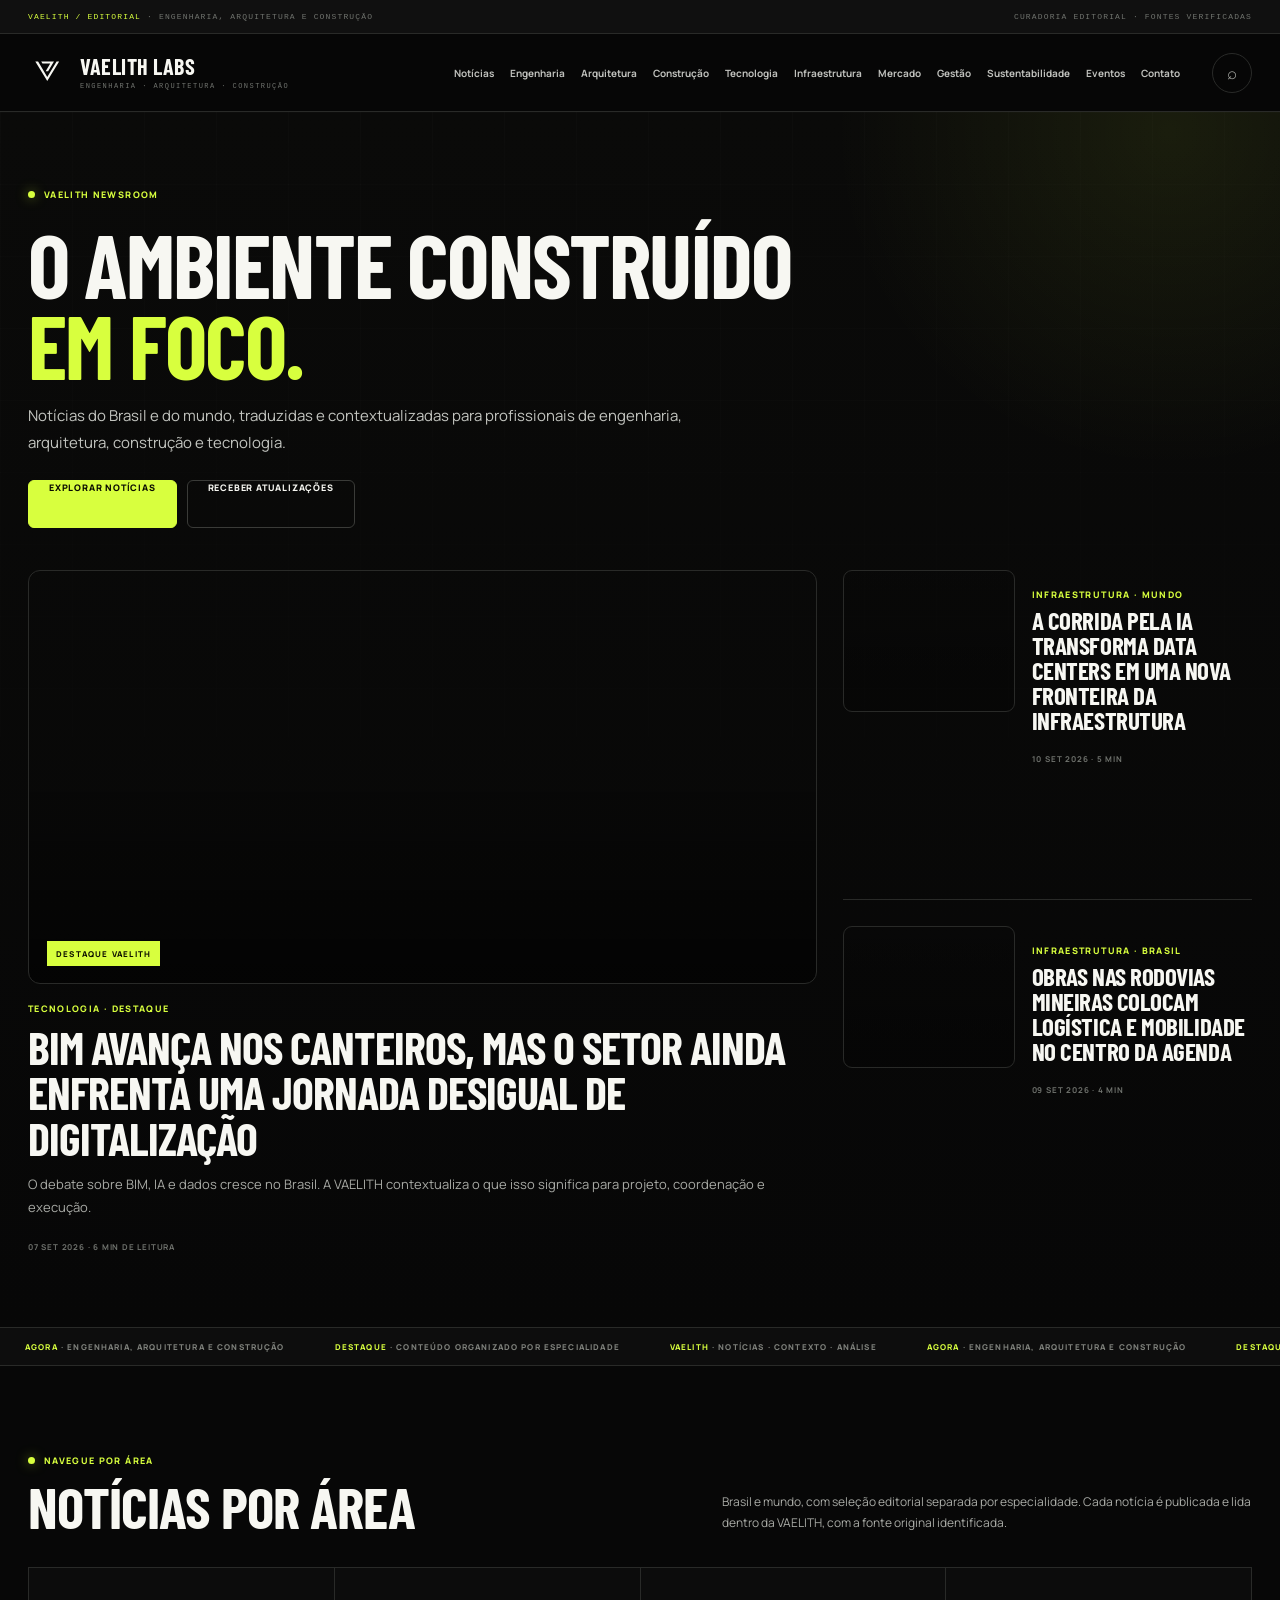
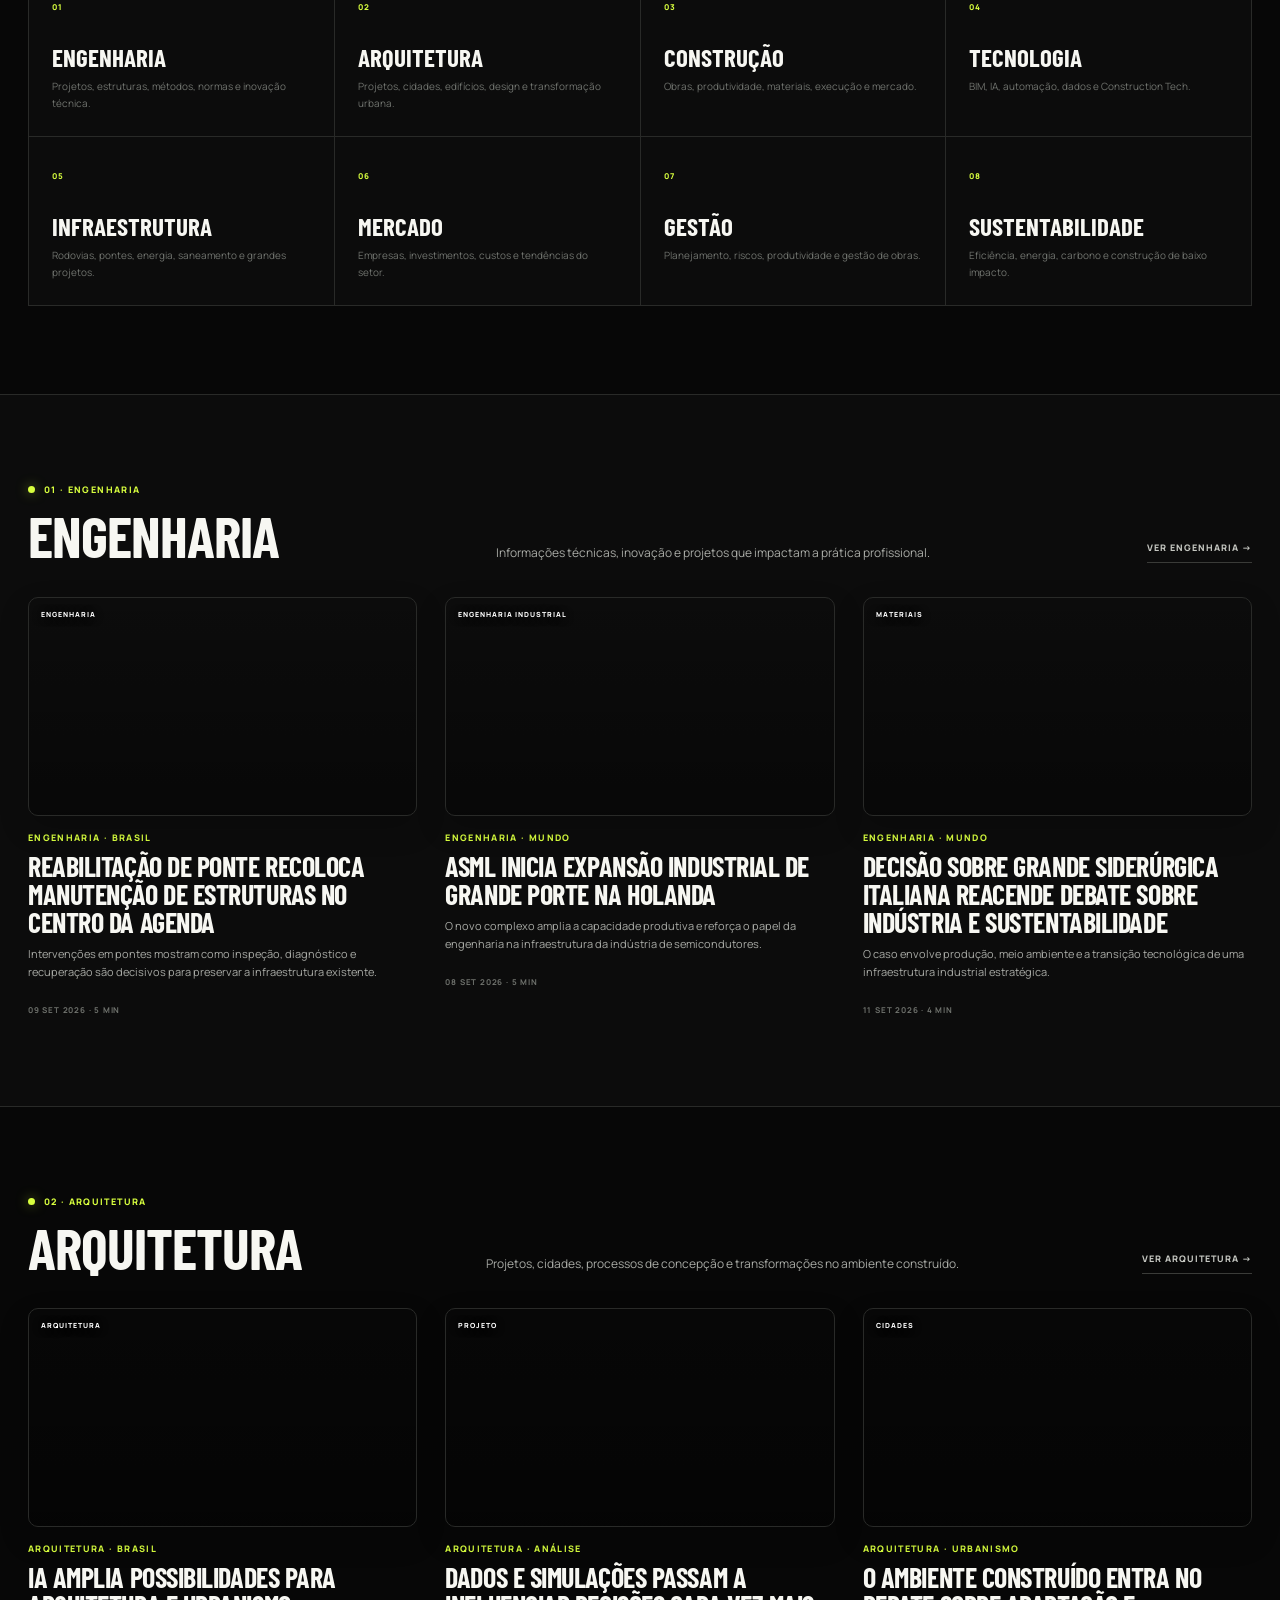
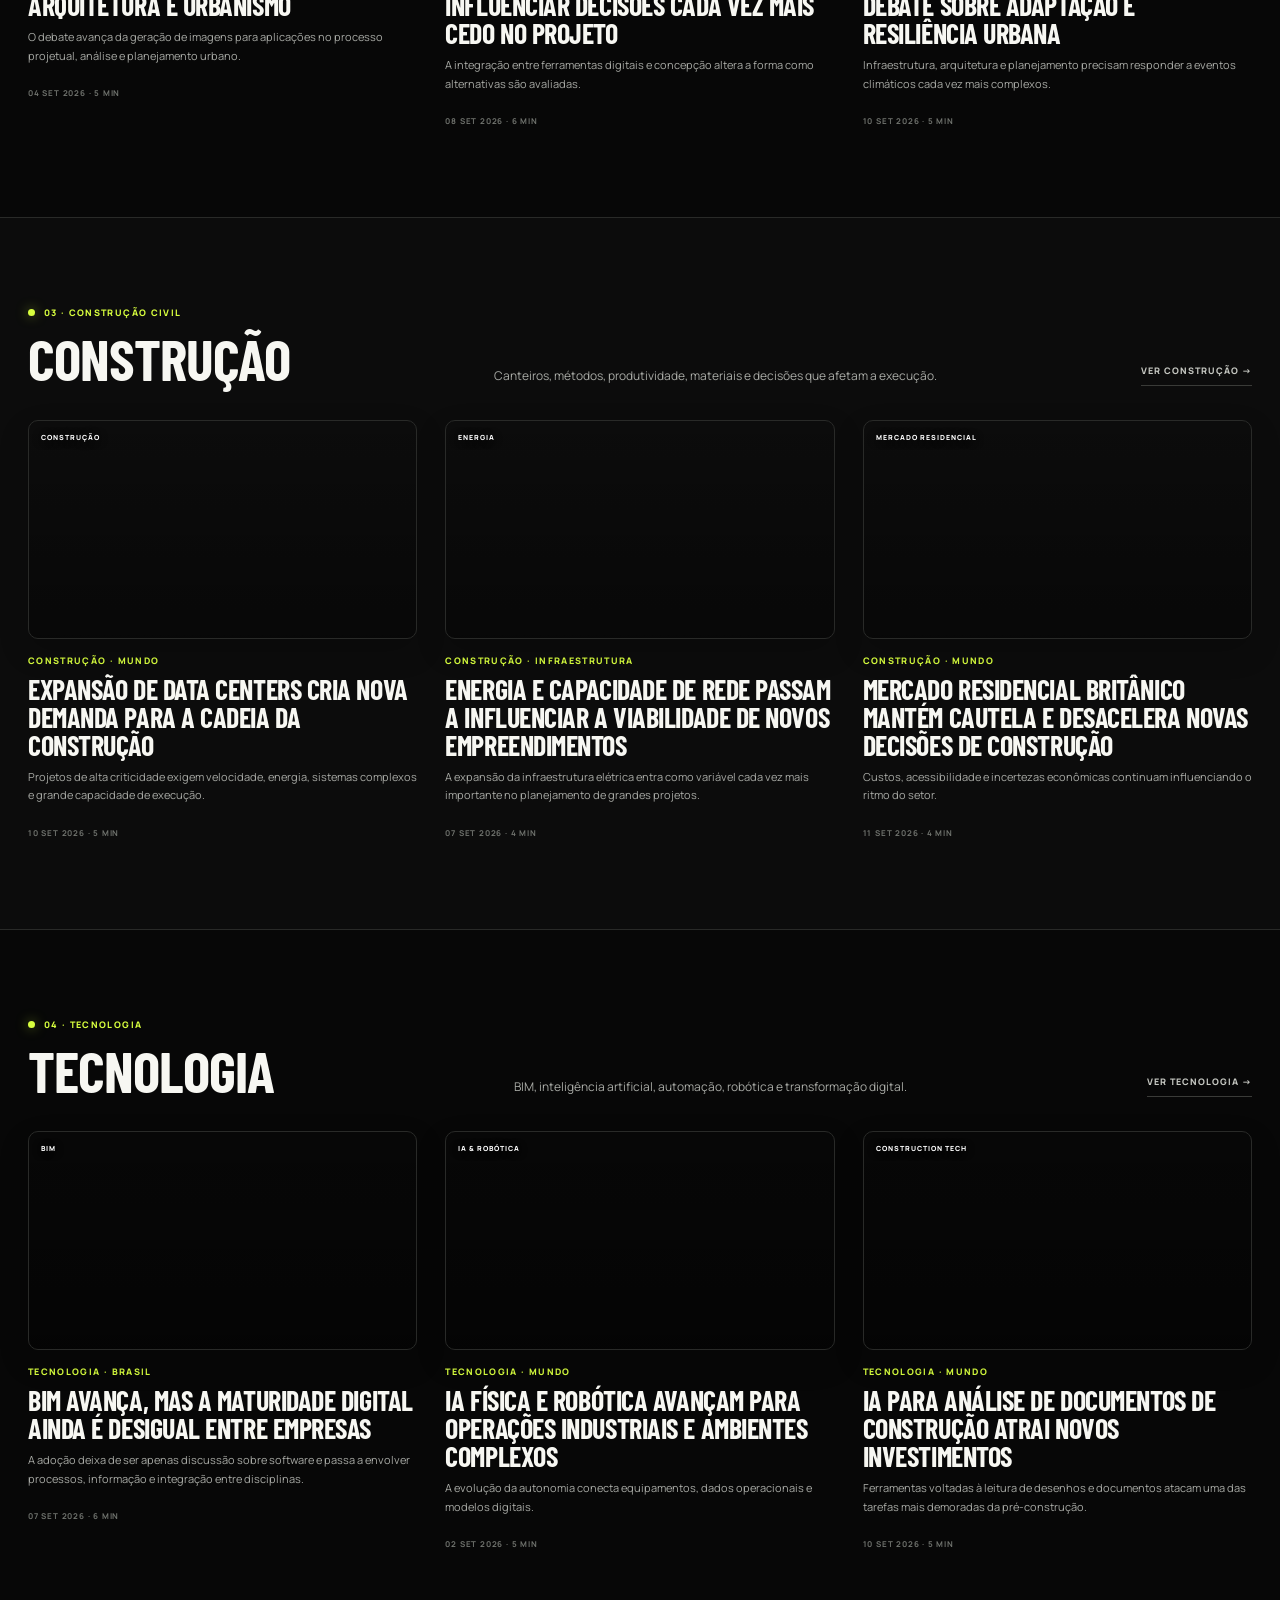
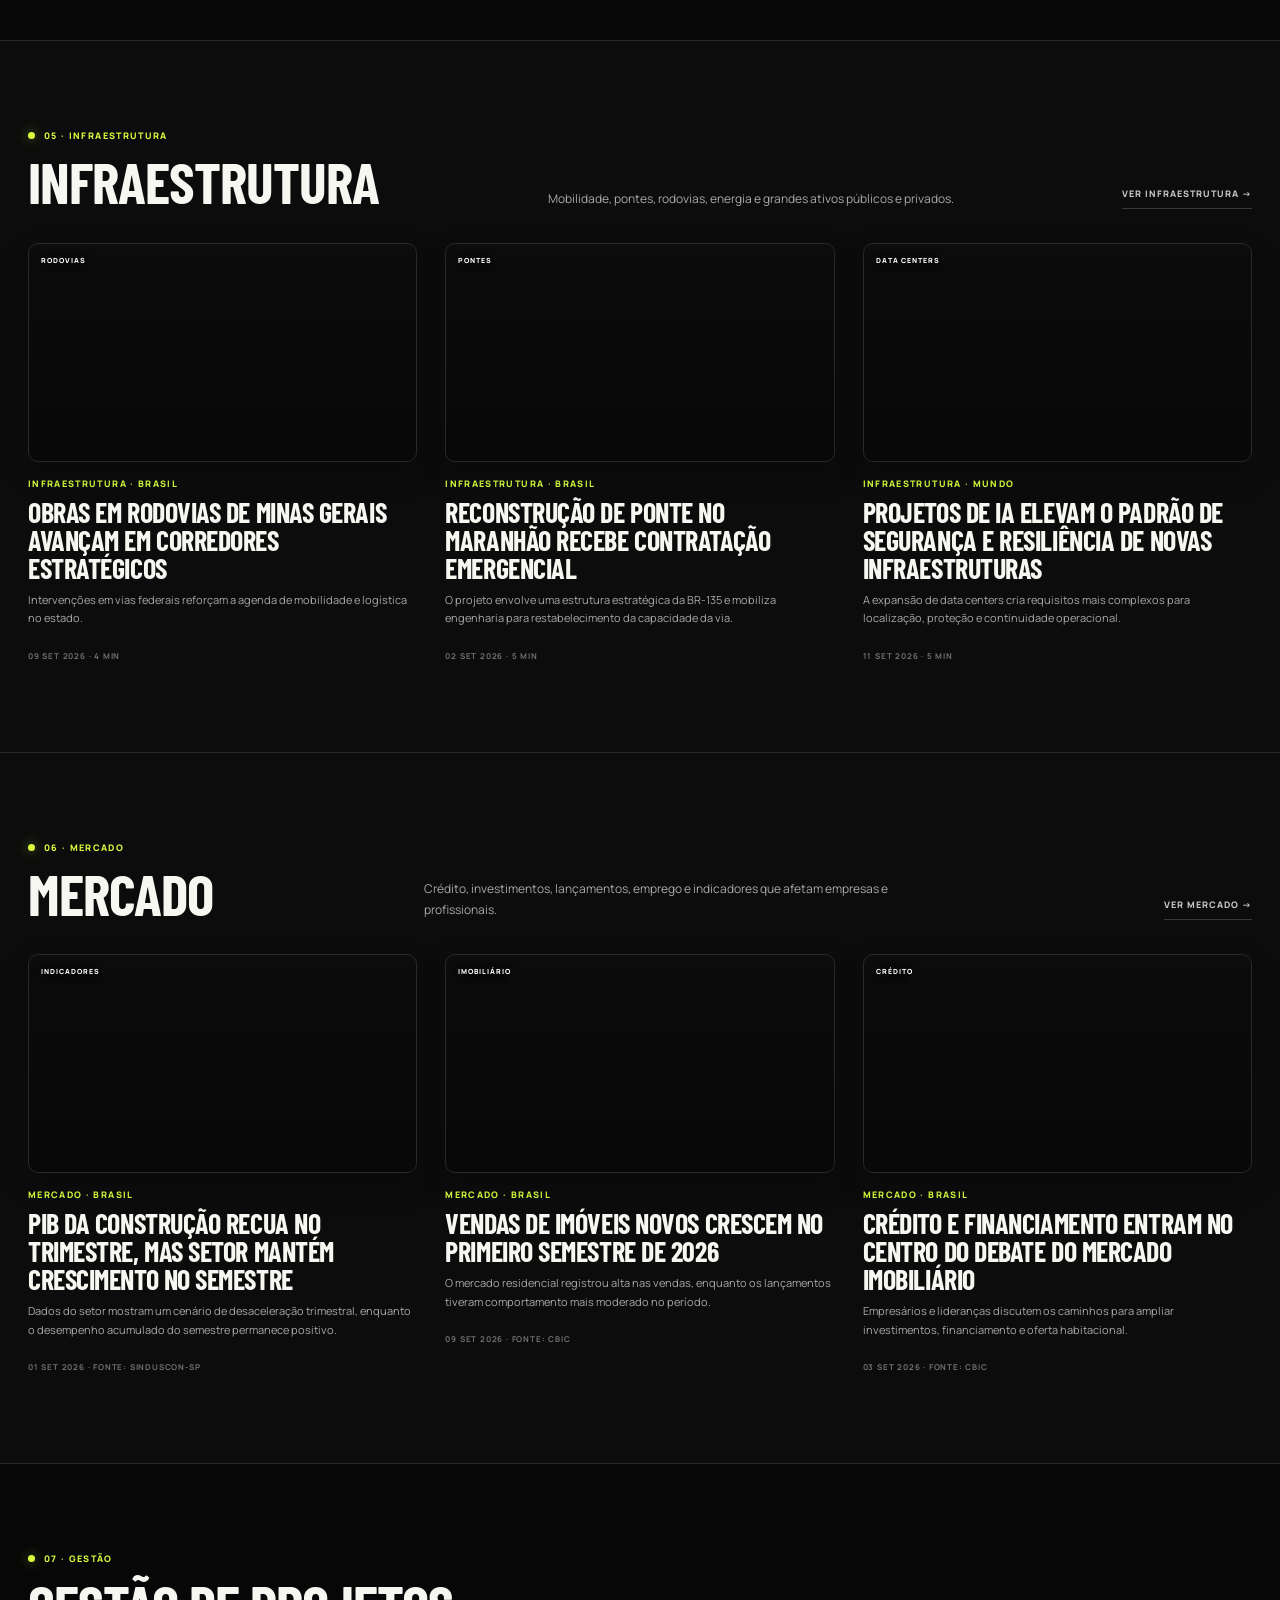
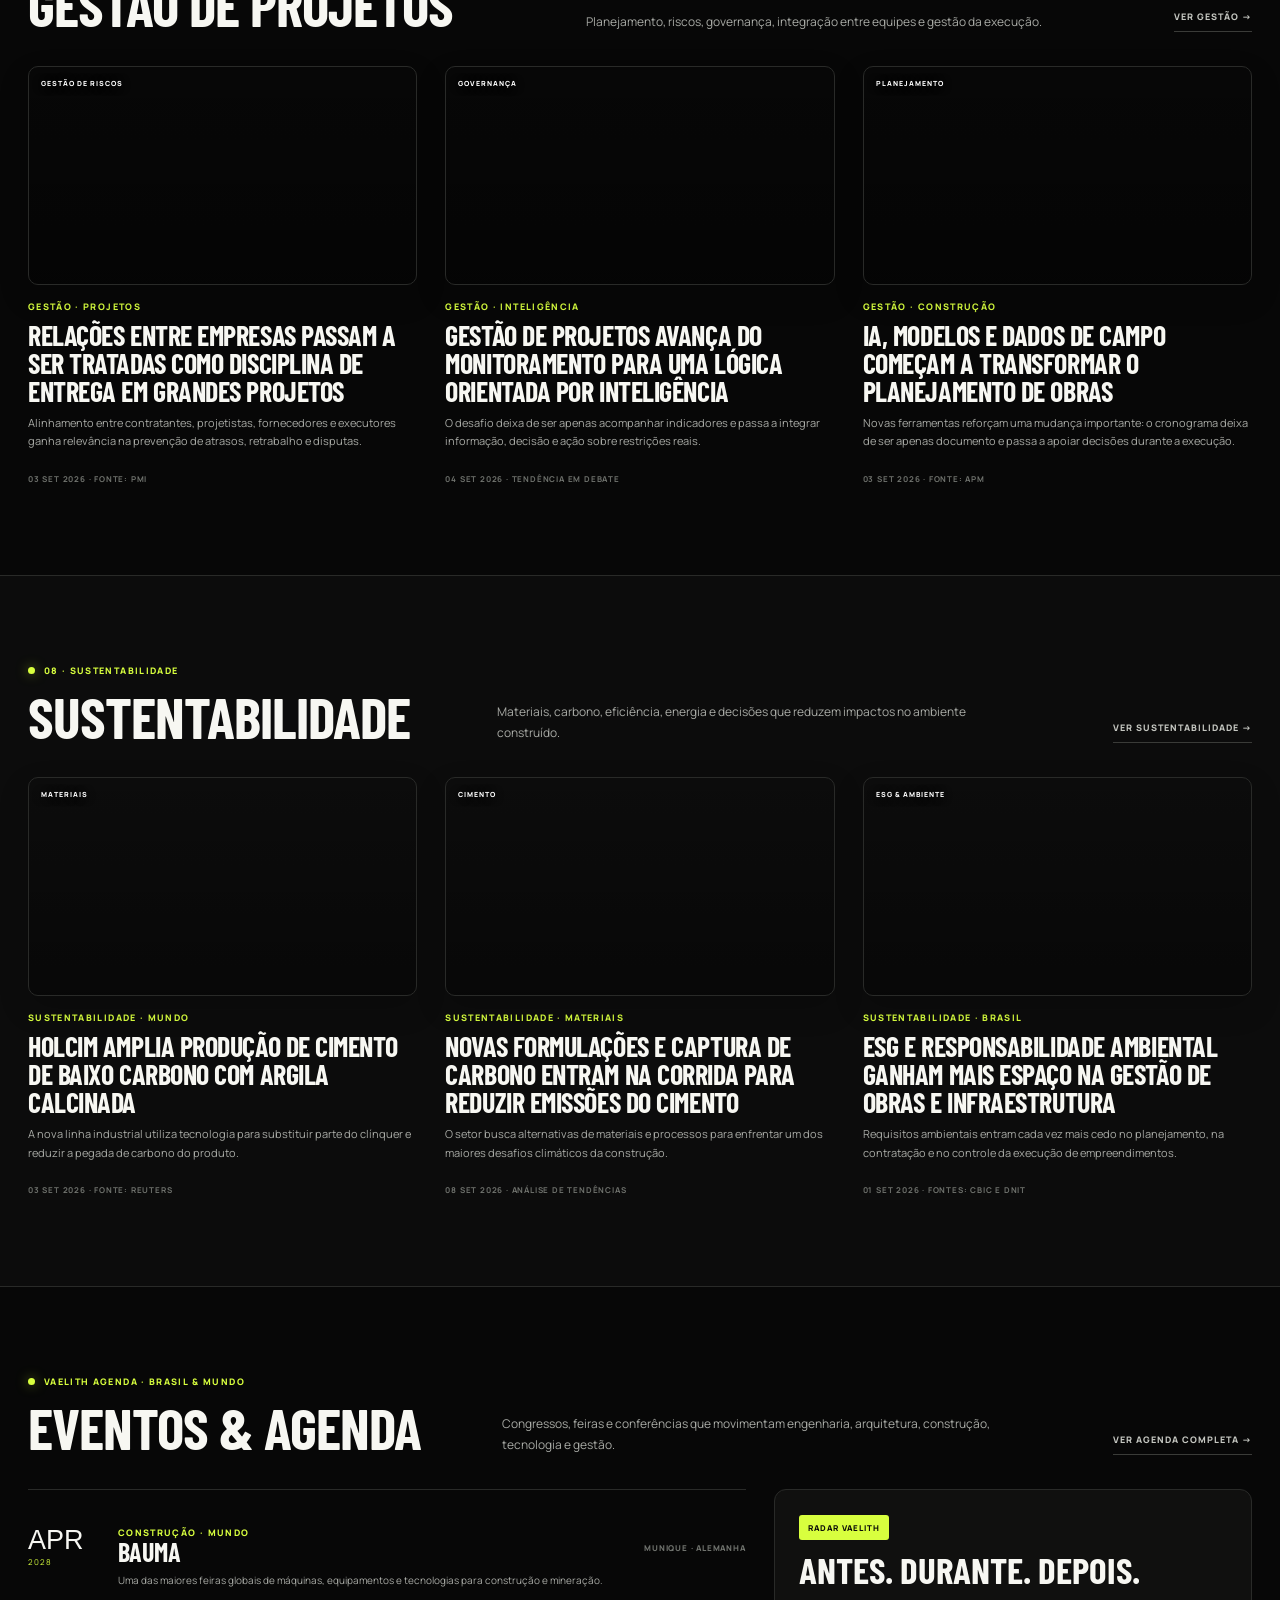
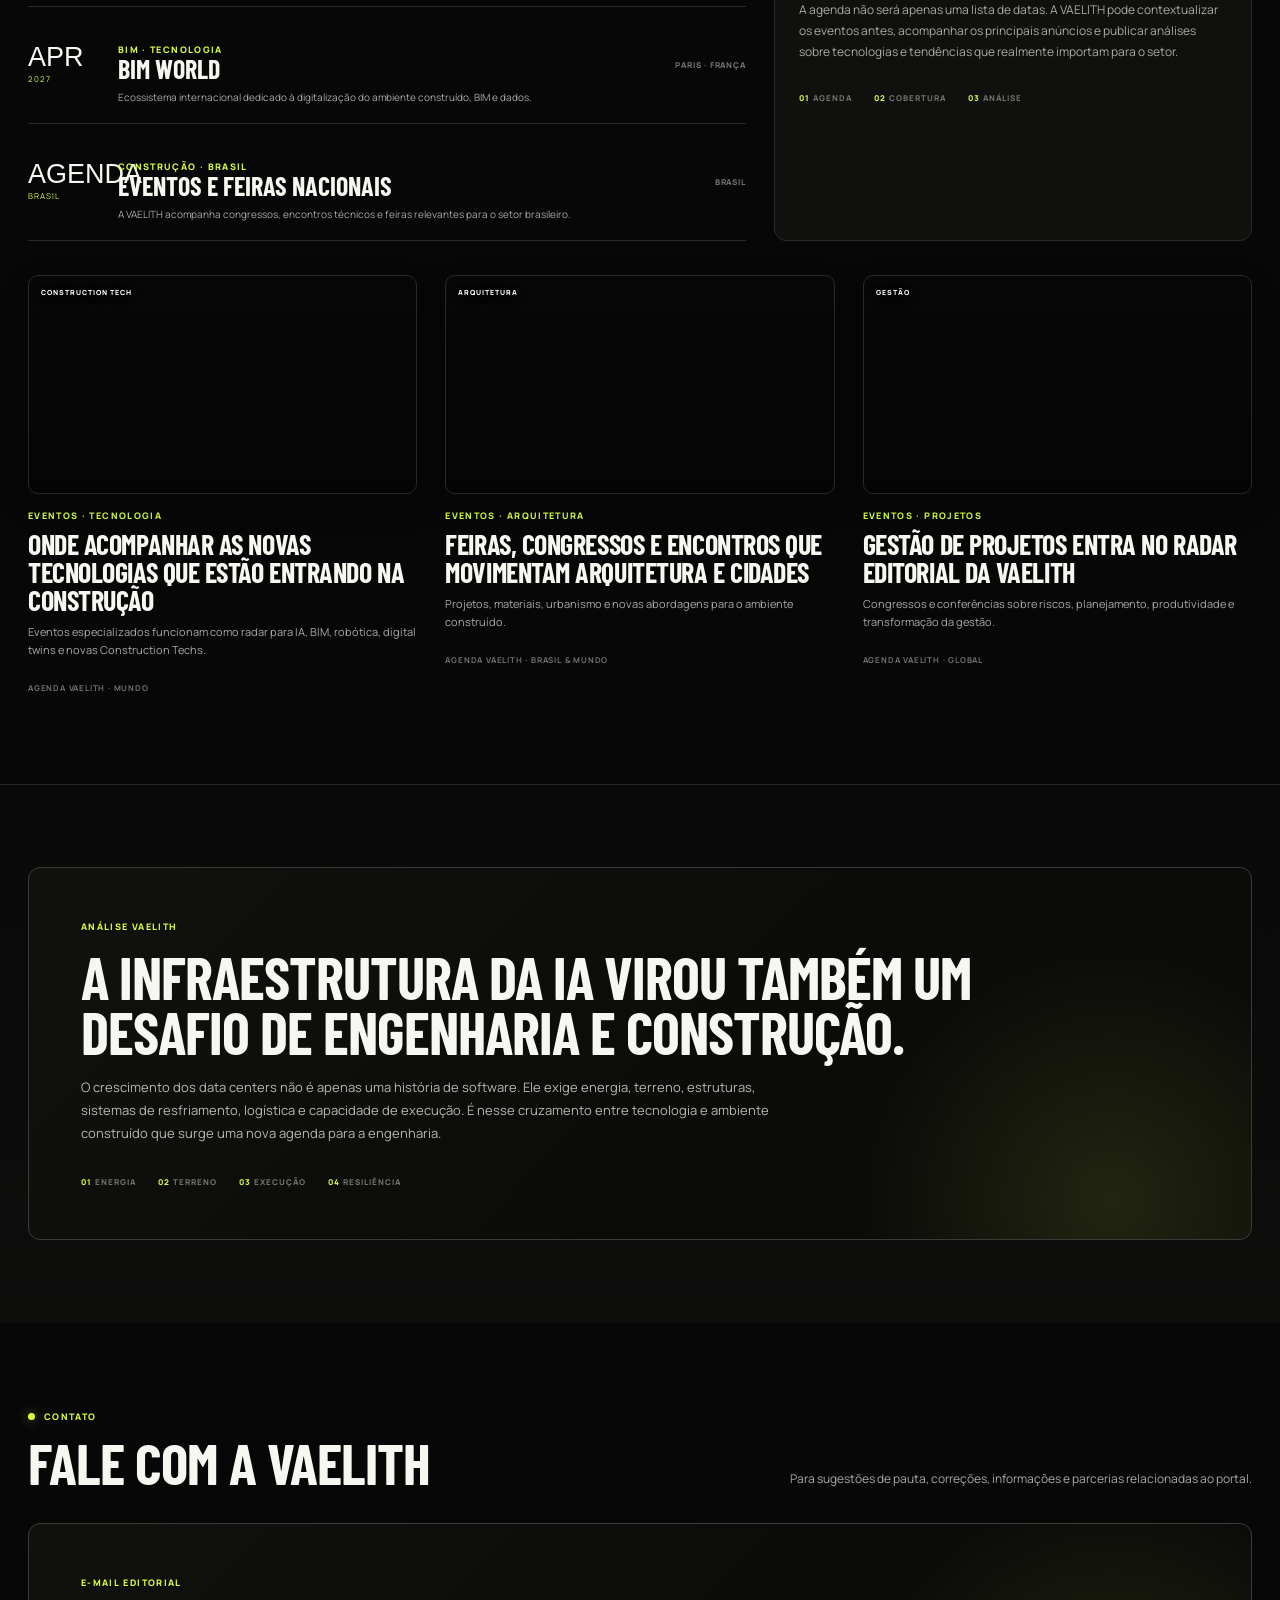
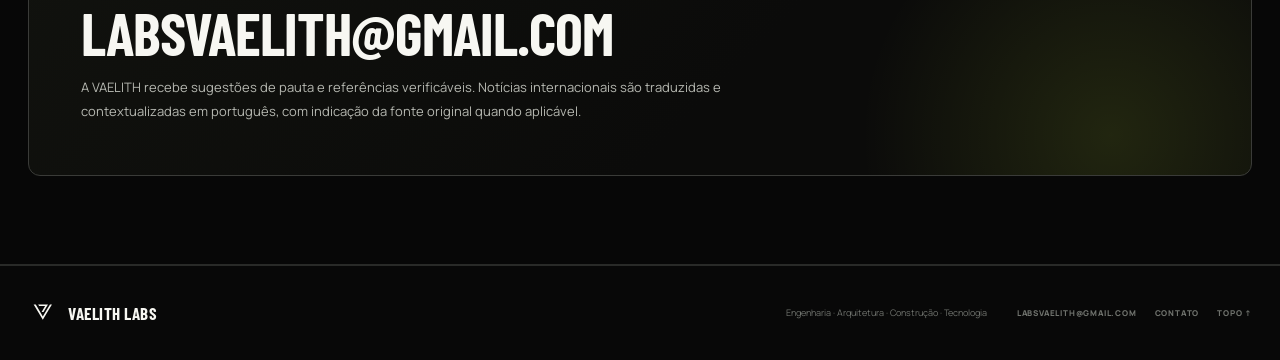
==== commit 2704e41b: "Implementa seção VAELITH Agenda para eventos nacionais e internacionais" ====
--- a/index.html
+++ b/index.html
@@ -99,7 +99,7 @@
 .article-image{aspect-ratio:16/9;min-height:210px;border-radius:10px;background-position:center;background-size:cover;position:relative;overflow:hidden;border:1px solid var(--line)}
 .article-image:before{content:"";position:absolute;inset:0;background:linear-gradient(180deg,rgba(0,0,0,.02),rgba(0,0,0,.38))}
 .article-image b{position:absolute;left:12px;top:12px;z-index:2;font-family:var(--body);font-weight:800;font-size:7px;letter-spacing:1px;color:#fff;text-shadow:0 1px 8px #000}
-.article-image.eng-1{background-image:url("https://images.unsplash.com/photo-1504917595217-d4dc5ebe6122?auto=format&fit=crop&w=1100&q=88")}.article-image.eng-2{background-image:url("https://images.unsplash.com/photo-1565793298595-6a879b1d9492?auto=format&fit=crop&w=1100&q=88")}.article-image.eng-3{background-image:url("https://images.unsplash.com/photo-1531058020387-3be344556be6?auto=format&fit=crop&w=1100&q=88")}.article-image.arq-1{background-image:url("https://images.unsplash.com/photo-1487958449943-2429e8be8625?auto=format&fit=crop&w=1100&q=88")}.article-image.arq-2{background-image:url("https://images.unsplash.com/photo-1497366754035-f200968a6e72?auto=format&fit=crop&w=1100&q=88")}.article-image.arq-3{background-image:url("https://images.unsplash.com/photo-1511818966892-d7d671e672a2?auto=format&fit=crop&w=1100&q=88")}.article-image.con-1{background-image:url("https://images.unsplash.com/photo-1541888946425-d81bb19240f5?auto=format&fit=crop&w=1100&q=88")}.article-image.con-2{background-image:url("https://images.unsplash.com/photo-1473341304170-971dccb5ac1e?auto=format&fit=crop&w=1100&q=88")}.article-image.con-3{background-image:url("https://images.unsplash.com/photo-1503387762-592deb58ef4e?auto=format&fit=crop&w=1100&q=88")}.article-image.tec-1{background-image:url("https://images.unsplash.com/photo-1552664730-d307ca884978?auto=format&fit=crop&w=1100&q=88")}.article-image.tec-2{background-image:url("https://images.unsplash.com/photo-1485827404703-89b55fcc595e?auto=format&fit=crop&w=1100&q=88")}.article-image.tec-3{background-image:url("https://images.unsplash.com/photo-1454165804606-c3d57bc86b40?auto=format&fit=crop&w=1100&q=88")}.article-image.inf-1{background-image:url("https://images.unsplash.com/photo-1473448912268-2022ce9509d8?auto=format&fit=crop&w=1100&q=88")}.article-image.inf-2{background-image:url("https://images.unsplash.com/photo-1544015759-237f9f1ab2a1?auto=format&fit=crop&w=1100&q=88")}.article-image.inf-3{background-image:url("https://images.unsplash.com/photo-1558494949-ef010cbdcc31?auto=format&fit=crop&w=1100&q=88")}.article-image.merc-1{background-image:url("https://images.unsplash.com/photo-1554224155-6726b3ff858f?auto=format&fit=crop&w=1100&q=88")}.article-image.merc-2{background-image:url("https://images.unsplash.com/photo-1560518883-ce09059eeffa?auto=format&fit=crop&w=1100&q=88")}.article-image.merc-3{background-image:url("https://images.unsplash.com/photo-1450101499163-c8848c66ca85?auto=format&fit=crop&w=1100&q=88")}.article-image.ges-1{background-image:url("https://images.unsplash.com/photo-1556761175-b413da4baf72?auto=format&fit=crop&w=1100&q=88")}.article-image.ges-2{background-image:url("https://images.unsplash.com/photo-1552664730-d307ca884978?auto=format&fit=crop&w=1100&q=88")}.article-image.ges-3{background-image:url("https://images.unsplash.com/photo-1503387762-592deb58ef4e?auto=format&fit=crop&w=1100&q=88")}.article-image.sus-1{background-image:url("https://images.unsplash.com/photo-1518709268805-4e9042af2176?auto=format&fit=crop&w=1100&q=88")}.article-image.sus-2{background-image:url("https://images.unsplash.com/photo-1581094794329-c8112a89af12?auto=format&fit=crop&w=1100&q=88")}.article-image.sus-3{background-image:url("https://images.unsplash.com/photo-1497250681960-ef046c08a56e?auto=format&fit=crop&w=1100&q=88")}
+.article-image.eng-1{background-image:url("https://images.unsplash.com/photo-1504917595217-d4dc5ebe6122?auto=format&fit=crop&w=1100&q=88")}.article-image.eng-2{background-image:url("https://images.unsplash.com/photo-1565793298595-6a879b1d9492?auto=format&fit=crop&w=1100&q=88")}.article-image.eng-3{background-image:url("https://images.unsplash.com/photo-1531058020387-3be344556be6?auto=format&fit=crop&w=1100&q=88")}.article-image.arq-1{background-image:url("https://images.unsplash.com/photo-1487958449943-2429e8be8625?auto=format&fit=crop&w=1100&q=88")}.article-image.arq-2{background-image:url("https://images.unsplash.com/photo-1497366754035-f200968a6e72?auto=format&fit=crop&w=1100&q=88")}.article-image.arq-3{background-image:url("https://images.unsplash.com/photo-1511818966892-d7d671e672a2?auto=format&fit=crop&w=1100&q=88")}.article-image.con-1{background-image:url("https://images.unsplash.com/photo-1541888946425-d81bb19240f5?auto=format&fit=crop&w=1100&q=88")}.article-image.con-2{background-image:url("https://images.unsplash.com/photo-1473341304170-971dccb5ac1e?auto=format&fit=crop&w=1100&q=88")}.article-image.con-3{background-image:url("https://images.unsplash.com/photo-1503387762-592deb58ef4e?auto=format&fit=crop&w=1100&q=88")}.article-image.tec-1{background-image:url("https://images.unsplash.com/photo-1552664730-d307ca884978?auto=format&fit=crop&w=1100&q=88")}.article-image.tec-2{background-image:url("https://images.unsplash.com/photo-1485827404703-89b55fcc595e?auto=format&fit=crop&w=1100&q=88")}.article-image.tec-3{background-image:url("https://images.unsplash.com/photo-1454165804606-c3d57bc86b40?auto=format&fit=crop&w=1100&q=88")}.article-image.inf-1{background-image:url("https://images.unsplash.com/photo-1473448912268-2022ce9509d8?auto=format&fit=crop&w=1100&q=88")}.article-image.inf-2{background-image:url("https://images.unsplash.com/photo-1544015759-237f9f1ab2a1?auto=format&fit=crop&w=1100&q=88")}.article-image.inf-3{background-image:url("https://images.unsplash.com/photo-1558494949-ef010cbdcc31?auto=format&fit=crop&w=1100&q=88")}.article-image.merc-1{background-image:url("https://images.unsplash.com/photo-1554224155-6726b3ff858f?auto=format&fit=crop&w=1100&q=88")}.article-image.merc-2{background-image:url("https://images.unsplash.com/photo-1560518883-ce09059eeffa?auto=format&fit=crop&w=1100&q=88")}.article-image.merc-3{background-image:url("https://images.unsplash.com/photo-1450101499163-c8848c66ca85?auto=format&fit=crop&w=1100&q=88")}.article-image.ges-1{background-image:url("https://images.unsplash.com/photo-1556761175-b413da4baf72?auto=format&fit=crop&w=1100&q=88")}.article-image.ges-2{background-image:url("https://images.unsplash.com/photo-1552664730-d307ca884978?auto=format&fit=crop&w=1100&q=88")}.article-image.ges-3{background-image:url("https://images.unsplash.com/photo-1503387762-592deb58ef4e?auto=format&fit=crop&w=1100&q=88")}.article-image.sus-1{background-image:url("https://images.unsplash.com/photo-1518709268805-4e9042af2176?auto=format&fit=crop&w=1100&q=88")}.article-image.sus-2{background-image:url("https://images.unsplash.com/photo-1581094794329-c8112a89af12?auto=format&fit=crop&w=1100&q=88")}.article-image.sus-3{background-image:url("https://images.unsplash.com/photo-1497250681960-ef046c08a56e?auto=format&fit=crop&w=1100&q=88")}.article-image.evt-1{background-image:url("https://images.unsplash.com/photo-1540575467063-178a50c2df87?auto=format&fit=crop&w=1100&q=88")}.article-image.evt-2{background-image:url("https://images.unsplash.com/photo-1511578314322-379afb476865?auto=format&fit=crop&w=1100&q=88")}.article-image.evt-3{background-image:url("https://images.unsplash.com/photo-1505373877841-8d25f7d46678?auto=format&fit=crop&w=1100&q=88")}.events-grid{display:grid;grid-template-columns:1.2fr .8fr;gap:28px}.event-list{border-top:1px solid var(--line)}.event-row{display:grid;grid-template-columns:72px 1fr auto;gap:18px;align-items:center;padding:18px 0;border-bottom:1px solid var(--line)}.event-date{font-family:var(--display);font-size:27px;line-height:.85;text-transform:uppercase}.event-date small{display:block;font-family:var(--body);font-size:8px;letter-spacing:1px;color:var(--lime);margin-top:7px}.event-row h3{font-family:var(--display);font-size:26px;line-height:1;text-transform:uppercase;margin:0 0 7px}.event-row p{margin:0;color:var(--muted);font-size:10px;line-height:1.6}.event-place{font-family:var(--body);font-weight:800;font-size:8px;letter-spacing:.8px;text-transform:uppercase;color:var(--subtle);white-space:nowrap}.event-feature{border:1px solid var(--line);border-radius:var(--radius);padding:24px;background:#10100f}.event-feature h3{font-family:var(--display);font-size:37px;line-height:.95;text-transform:uppercase;margin:12px 0}.event-feature p{font-size:12px;line-height:1.75;color:var(--muted)}.event-status{display:inline-flex;font-family:var(--body);font-weight:800;font-size:8px;letter-spacing:1px;text-transform:uppercase;color:#0b0c08;background:var(--lime);padding:7px 9px;border-radius:3px}@media(max-width:820px){.events-grid{grid-template-columns:1fr}.event-row{grid-template-columns:58px 1fr}.event-place{grid-column:2}.event-row h3{font-size:22px}}
 .article-card .tag{margin-top:15px}
 .article-card h3{font-family:var(--display);font-weight:700;font-size:28px;line-height:1;letter-spacing:-.45px;text-transform:uppercase;margin:8px 0 9px}
 .article-card p{font-size:11px;line-height:1.7;color:var(--muted);margin:0 0 14px}
@@ -153,7 +153,7 @@
 <header class="header" id="header">
 <div class="header-inner">
 <a class="brand" href="#inicio" aria-label="VAELITH LABS — início"><svg class="brand-symbol" viewBox="0 0 1280 1280"><use href="#vaelith-mark"/></svg><span class="brand-copy"><strong>VAELITH LABS</strong><small>Engenharia · Arquitetura · Construção</small></span></a>
-<nav class="nav" aria-label="Navegação principal"><a href="#noticias">Notícias</a><a href="#engenharia">Engenharia</a><a href="#arquitetura">Arquitetura</a><a href="#construcao">Construção</a><a href="#tecnologia">Tecnologia</a><a href="#infraestrutura">Infraestrutura</a><a href="#mercado">Mercado</a><a href="#gestao">Gestão</a><a href="#sustentabilidade">Sustentabilidade</a><a href="#contato">Contato</a></nav>
+<nav class="nav" aria-label="Navegação principal"><a href="#noticias">Notícias</a><a href="#engenharia">Engenharia</a><a href="#arquitetura">Arquitetura</a><a href="#construcao">Construção</a><a href="#tecnologia">Tecnologia</a><a href="#infraestrutura">Infraestrutura</a><a href="#mercado">Mercado</a><a href="#gestao">Gestão</a><a href="#sustentabilidade">Sustentabilidade</a><a href="#eventos">Eventos</a><a href="#contato">Contato</a></nav>
 <a class="header-search" href="#noticias" aria-label="Pesquisar">⌕</a><button class="menu-button" id="menuButton" type="button" aria-expanded="false">Menu</button>
 </div></header>
 <main>
@@ -237,6 +237,21 @@
 <article class="article-card"><a href="/noticias/esg-construcao-licenciamento-planejamento"><div class="article-image sus-3"><b>ESG & AMBIENTE</b></div><div class="tag">SUSTENTABILIDADE · BRASIL</div><h3>ESG e responsabilidade ambiental ganham mais espaço na gestão de obras e infraestrutura</h3><p>Requisitos ambientais entram cada vez mais cedo no planejamento, na contratação e no controle da execução de empreendimentos.</p><span class="meta">01 set 2026 · Fontes: CBIC e DNIT</span></a></article>
 </div></div></section>
 
+<section class="section" id="eventos"><div class="container"><div class="section-head"><div><div class="eyebrow">VAELITH AGENDA · BRASIL & MUNDO</div><h2>Eventos & Agenda</h2></div><p>Congressos, feiras e conferências que movimentam engenharia, arquitetura, construção, tecnologia e gestão.</p><a class="view-all" href="/eventos">Ver agenda completa →</a></div>
+<div class="events-grid">
+<div class="event-list">
+<a class="event-row" href="/eventos/bauma-2028"><div class="event-date">APR<small>2028</small></div><div><div class="tag">CONSTRUÇÃO · MUNDO</div><h3>bauma</h3><p>Uma das maiores feiras globais de máquinas, equipamentos e tecnologias para construção e mineração.</p></div><div class="event-place">Munique · Alemanha</div></a>
+<a class="event-row" href="/eventos/bim-world-2027"><div class="event-date">APR<small>2027</small></div><div><div class="tag">BIM · TECNOLOGIA</div><h3>BIM World</h3><p>Ecossistema internacional dedicado à digitalização do ambiente construído, BIM e dados.</p></div><div class="event-place">Paris · França</div></a>
+<a class="event-row" href="/eventos/construir-mg"><div class="event-date">AGENDA<small>BRASIL</small></div><div><div class="tag">CONSTRUÇÃO · BRASIL</div><h3>Eventos e feiras nacionais</h3><p>A VAELITH acompanha congressos, encontros técnicos e feiras relevantes para o setor brasileiro.</p></div><div class="event-place">Brasil</div></a>
+</div>
+<aside class="event-feature"><span class="event-status">RADAR VAELITH</span><h3>Antes. Durante. Depois.</h3><p>A agenda não será apenas uma lista de datas. A VAELITH pode contextualizar os eventos antes, acompanhar os principais anúncios e publicar análises sobre tecnologias e tendências que realmente importam para o setor.</p><div class="analysis-meta"><span><b>01</b> Agenda</span><span><b>02</b> Cobertura</span><span><b>03</b> Análise</span></div></aside>
+</div>
+<div class="articles" style="margin-top:34px">
+<article class="article-card"><a href="/eventos/construction-tech"><div class="article-image evt-1"><b>CONSTRUCTION TECH</b></div><div class="tag">EVENTOS · TECNOLOGIA</div><h3>Onde acompanhar as novas tecnologias que estão entrando na construção</h3><p>Eventos especializados funcionam como radar para IA, BIM, robótica, digital twins e novas Construction Techs.</p><span class="meta">AGENDA VAELITH · MUNDO</span></a></article>
+<article class="article-card"><a href="/eventos/arquitetura"><div class="article-image evt-2"><b>ARQUITETURA</b></div><div class="tag">EVENTOS · ARQUITETURA</div><h3>Feiras, congressos e encontros que movimentam arquitetura e cidades</h3><p>Projetos, materiais, urbanismo e novas abordagens para o ambiente construído.</p><span class="meta">AGENDA VAELITH · BRASIL & MUNDO</span></a></article>
+<article class="article-card"><a href="/eventos/gestao-projetos"><div class="article-image evt-3"><b>GESTÃO</b></div><div class="tag">EVENTOS · PROJETOS</div><h3>Gestão de projetos entra no radar editorial da VAELITH</h3><p>Congressos e conferências sobre riscos, planejamento, produtividade e transformação da gestão.</p><span class="meta">AGENDA VAELITH · GLOBAL</span></a></article>
+</div>
+</div></section>
 <section class="analysis" id="analises"><div class="container"><a href="/analises/infraestrutura-da-ia"><div class="analysis-box"><div class="label">Análise VAELITH</div><h2>A infraestrutura da IA virou também um desafio de engenharia e construção.</h2><p>O crescimento dos data centers não é apenas uma história de software. Ele exige energia, terreno, estruturas, sistemas de resfriamento, logística e capacidade de execução. É nesse cruzamento entre tecnologia e ambiente construído que surge uma nova agenda para a engenharia.</p><div class="analysis-meta"><span><b>01</b> Energia</span><span><b>02</b> Terreno</span><span><b>03</b> Execução</span><span><b>04</b> Resiliência</span></div></div></a></div></section>
 
 <section class="section" id="contato"><div class="container"><div class="section-head"><div><div class="eyebrow">Contato</div><h2>Fale com a VAELITH</h2></div><p>Para sugestões de pauta, correções, informações e parcerias relacionadas ao portal.</p></div><div class="analysis-box"><div class="label">E-mail editorial</div><h2><a href="mailto:labsvaelith@gmail.com">labsvaelith@gmail.com</a></h2><p>A VAELITH recebe sugestões de pauta e referências verificáveis. Notícias internacionais são traduzidas e contextualizadas em português, com indicação da fonte original quando aplicável.</p></div></div></section>
